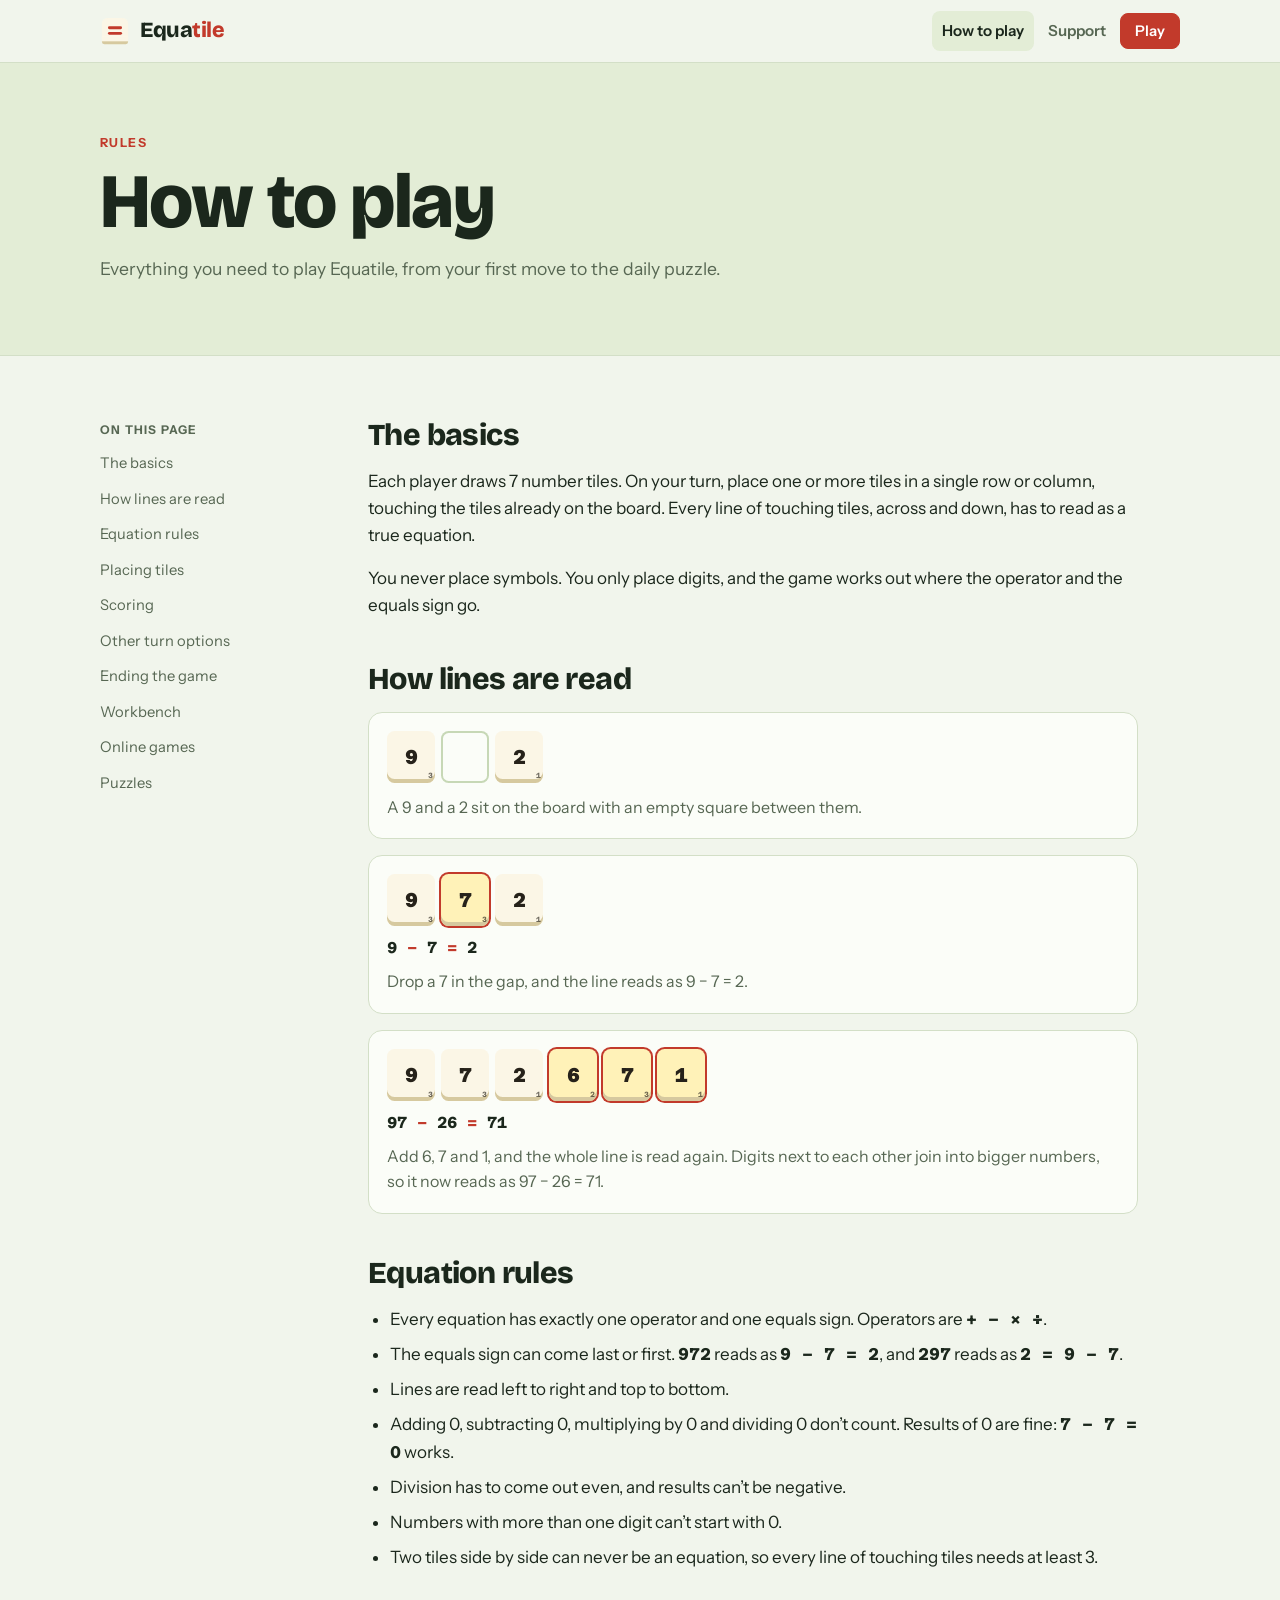
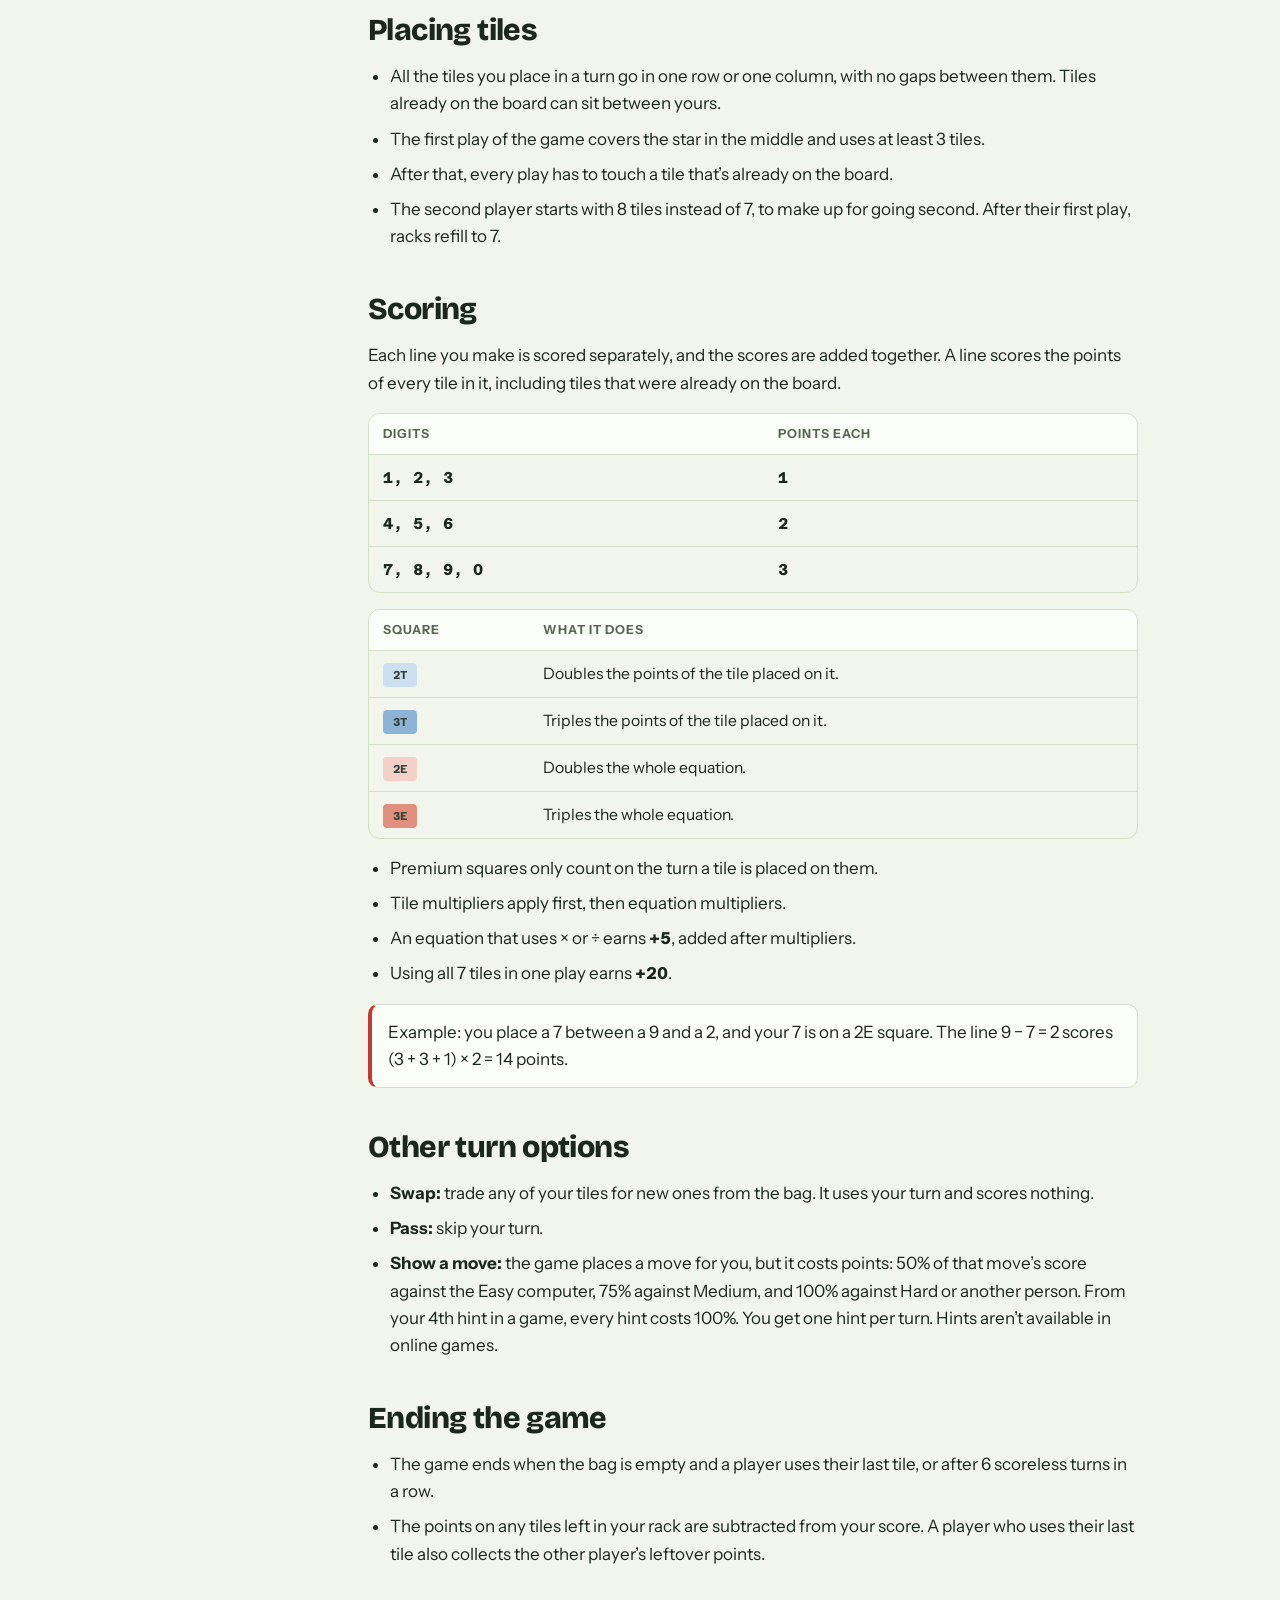
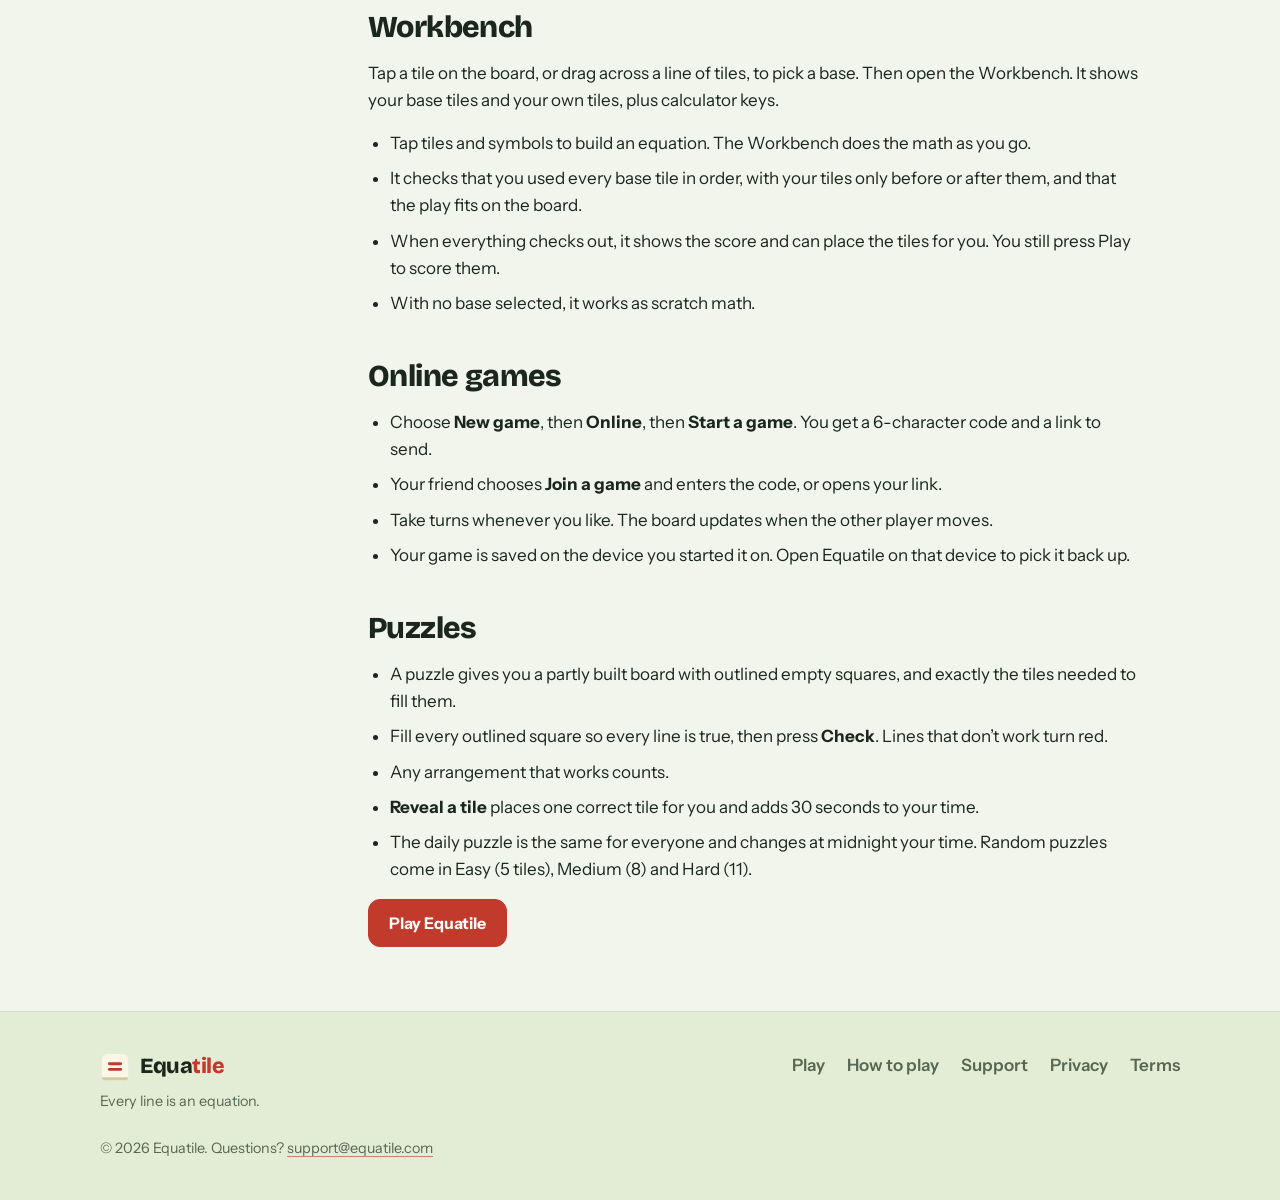
==== how-to-play/index.html @ 4e22f101 "Add equatile.com website and move the game to /play/ Landing page with an animated example, how to p" ====
<!doctype html>
<html lang="en">
<head>
<meta charset="utf-8">
<meta name="viewport" content="width=device-width, initial-scale=1, viewport-fit=cover">
<title>How to play Equatile</title>
<meta name="description" content="The full rules of Equatile: how lines of digits are read as equations, placing tiles, scoring, online games and the daily puzzle.">
<link rel="canonical" href="https://equatile.com/how-to-play/">
<meta property="og:type" content="website">
<meta property="og:site_name" content="Equatile">
<meta property="og:title" content="How to play Equatile">
<meta property="og:description" content="The full rules of Equatile: how lines of digits are read as equations, placing tiles, scoring, online games and the daily puzzle.">
<meta property="og:url" content="https://equatile.com/how-to-play/">
<meta property="og:image" content="https://equatile.com/assets/og.png">
<meta name="twitter:card" content="summary_large_image">
<meta name="theme-color" content="#e3edd6" media="(prefers-color-scheme: light)">
<meta name="theme-color" content="#16251c" media="(prefers-color-scheme: dark)">
<link rel="icon" href="../assets/favicon.svg" type="image/svg+xml">
<link rel="apple-touch-icon" href="../assets/apple-touch-icon.png">
<link rel="preconnect" href="https://fonts.googleapis.com">
<link rel="preconnect" href="https://fonts.gstatic.com" crossorigin>
<link rel="stylesheet" href="https://fonts.googleapis.com/css2?family=Azeret+Mono:wght@500;700;800&family=Bricolage+Grotesque:opsz,wght@12..96,700;12..96,800&family=Instrument+Sans:wght@400;500;600;700&display=swap">
<link rel="stylesheet" href="../assets/site.css">
</head>
<body data-page="how">
<a class="skip" href="#main">Skip to content</a>
<header class="site-head">
  <div class="wrap">
    <a class="brand" href="../" aria-label="Equatile home"><svg class="brand-mark" viewBox="0 0 64 64" aria-hidden="true"><rect x="4" y="4" width="56" height="56" rx="12" fill="var(--tile)"/><rect x="4" y="50" width="56" height="10" rx="5" fill="var(--tile-edge)"/><rect x="4" y="44" width="56" height="10" fill="var(--tile)"/><rect x="17" y="22" width="30" height="6" rx="3" fill="var(--pencil)"/><rect x="17" y="34" width="30" height="6" rx="3" fill="var(--pencil)"/></svg><span>Equa<span class="eq">tile</span></span></a>
    <nav class="nav" aria-label="Main"><a class="hide-sm" href="../how-to-play/" aria-current="page">How to play</a><a class="" href="../support/">Support</a><a class="btn primary" href="../play/">Play</a></nav>
  </div>
</header>
<main id="main">

<section class="doc-hero"><div class="wrap">
  <span class="eyebrow">Rules</span>
  <h1>How to play</h1>
  <p>Everything you need to play Equatile, from your first move to the daily puzzle.</p>
</div></section>
<div class="wrap doc">
  <nav class="toc" aria-label="On this page"><strong>On this page</strong>
    <a href="#basics">The basics</a><a href="#reading">How lines are read</a><a href="#rules">Equation rules</a><a href="#placing">Placing tiles</a>
    <a href="#scoring">Scoring</a><a href="#turns">Other turn options</a><a href="#ending">Ending the game</a><a href="#workbench">Workbench</a>
    <a href="#online">Online games</a><a href="#puzzles">Puzzles</a>
  </nav>
  <article class="prose">
    <h2 id="basics">The basics</h2>
    <p>Each player draws 7 number tiles. On your turn, place one or more tiles in a single row or column, touching the tiles already on the board. Every line of touching tiles, across and down, has to read as a true equation.</p>
    <p>You never place symbols. You only place digits, and the game works out where the operator and the equals sign go.</p>

    <h2 id="reading">How lines are read</h2>
    <div class="example">
      <div class="tiles" aria-label="Tiles 9 empty 2"><span class="t">9<small>3</small></span><span class="t gap" aria-hidden="true"></span><span class="t">2<small>1</small></span></div>
      <p>A 9 and a 2 sit on the board with an empty square between them.</p>
    </div>
    <div class="example">
      <div class="tiles" aria-label="Tiles 9 7 2"><span class="t">9<small>3</small></span><span class="t new">7<small>3</small></span><span class="t">2<small>1</small></span></div>
      <span class="eqline">9 <span class="op">−</span> 7 <span class="op">=</span> 2</span>
      <p>Drop a 7 in the gap, and the line reads as 9 − 7 = 2.</p>
    </div>
    <div class="example">
      <div class="tiles" aria-label="Tiles 9 7 2 6 7 1"><span class="t">9<small>3</small></span><span class="t">7<small>3</small></span><span class="t">2<small>1</small></span><span class="t new">6<small>2</small></span><span class="t new">7<small>3</small></span><span class="t new">1<small>1</small></span></div>
      <span class="eqline">97 <span class="op">−</span> 26 <span class="op">=</span> 71</span>
      <p>Add 6, 7 and 1, and the whole line is read again. Digits next to each other join into bigger numbers, so it now reads as 97 − 26 = 71.</p>
    </div>

    <h2 id="rules">Equation rules</h2>
    <ul>
      <li>Every equation has exactly one operator and one equals sign. Operators are <span class="num">+ − × ÷</span>.</li>
      <li>The equals sign can come last or first. <span class="num">972</span> reads as <span class="num">9 − 7 = 2</span>, and <span class="num">297</span> reads as <span class="num">2 = 9 − 7</span>.</li>
      <li>Lines are read left to right and top to bottom.</li>
      <li>Adding 0, subtracting 0, multiplying by 0 and dividing 0 don’t count. Results of 0 are fine: <span class="num">7 − 7 = 0</span> works.</li>
      <li>Division has to come out even, and results can’t be negative.</li>
      <li>Numbers with more than one digit can’t start with 0.</li>
      <li>Two tiles side by side can never be an equation, so every line of touching tiles needs at least 3.</li>
    </ul>

    <h2 id="placing">Placing tiles</h2>
    <ul>
      <li>All the tiles you place in a turn go in one row or one column, with no gaps between them. Tiles already on the board can sit between yours.</li>
      <li>The first play of the game covers the star in the middle and uses at least 3 tiles.</li>
      <li>After that, every play has to touch a tile that’s already on the board.</li>
      <li>The second player starts with 8 tiles instead of 7, to make up for going second. After their first play, racks refill to 7.</li>
    </ul>

    <h2 id="scoring">Scoring</h2>
    <p>Each line you make is scored separately, and the scores are added together. A line scores the points of every tile in it, including tiles that were already on the board.</p>
    <div class="table-wrap"><table>
      <thead><tr><th>Digits</th><th>Points each</th></tr></thead>
      <tbody><tr><td class="num">1, 2, 3</td><td class="num">1</td></tr><tr><td class="num">4, 5, 6</td><td class="num">2</td></tr><tr><td class="num">7, 8, 9, 0</td><td class="num">3</td></tr></tbody>
    </table></div>
    <div class="table-wrap"><table>
      <thead><tr><th>Square</th><th>What it does</th></tr></thead>
      <tbody>
        <tr><td><span class="sw" style="background:#cde0ef">2T</span></td><td>Doubles the points of the tile placed on it.</td></tr>
        <tr><td><span class="sw" style="background:#8db3d6">3T</span></td><td>Triples the points of the tile placed on it.</td></tr>
        <tr><td><span class="sw" style="background:#f3d1c8">2E</span></td><td>Doubles the whole equation.</td></tr>
        <tr><td><span class="sw" style="background:#e2907e">3E</span></td><td>Triples the whole equation.</td></tr>
      </tbody>
    </table></div>
    <ul>
      <li>Premium squares only count on the turn a tile is placed on them.</li>
      <li>Tile multipliers apply first, then equation multipliers.</li>
      <li>An equation that uses × or ÷ earns <span class="num">+5</span>, added after multipliers.</li>
      <li>Using all 7 tiles in one play earns <span class="num">+20</span>.</li>
    </ul>
    <p class="note">Example: you place a 7 between a 9 and a 2, and your 7 is on a 2E square. The line 9 − 7 = 2 scores (3 + 3 + 1) × 2 = 14 points.</p>

    <h2 id="turns">Other turn options</h2>
    <ul>
      <li><strong>Swap:</strong> trade any of your tiles for new ones from the bag. It uses your turn and scores nothing.</li>
      <li><strong>Pass:</strong> skip your turn.</li>
      <li><strong>Show a move:</strong> the game places a move for you, but it costs points: 50% of that move’s score against the Easy computer, 75% against Medium, and 100% against Hard or another person. From your 4th hint in a game, every hint costs 100%. You get one hint per turn. Hints aren’t available in online games.</li>
    </ul>

    <h2 id="ending">Ending the game</h2>
    <ul>
      <li>The game ends when the bag is empty and a player uses their last tile, or after 6 scoreless turns in a row.</li>
      <li>The points on any tiles left in your rack are subtracted from your score. A player who uses their last tile also collects the other player’s leftover points.</li>
    </ul>

    <h2 id="workbench">Workbench</h2>
    <p>Tap a tile on the board, or drag across a line of tiles, to pick a base. Then open the Workbench. It shows your base tiles and your own tiles, plus calculator keys.</p>
    <ul>
      <li>Tap tiles and symbols to build an equation. The Workbench does the math as you go.</li>
      <li>It checks that you used every base tile in order, with your tiles only before or after them, and that the play fits on the board.</li>
      <li>When everything checks out, it shows the score and can place the tiles for you. You still press Play to score them.</li>
      <li>With no base selected, it works as scratch math.</li>
    </ul>

    <h2 id="online">Online games</h2>
    <ul>
      <li>Choose <strong>New game</strong>, then <strong>Online</strong>, then <strong>Start a game</strong>. You get a 6-character code and a link to send.</li>
      <li>Your friend chooses <strong>Join a game</strong> and enters the code, or opens your link.</li>
      <li>Take turns whenever you like. The board updates when the other player moves.</li>
      <li>Your game is saved on the device you started it on. Open Equatile on that device to pick it back up.</li>
    </ul>

    <h2 id="puzzles">Puzzles</h2>
    <ul>
      <li>A puzzle gives you a partly built board with outlined empty squares, and exactly the tiles needed to fill them.</li>
      <li>Fill every outlined square so every line is true, then press <strong>Check</strong>. Lines that don’t work turn red.</li>
      <li>Any arrangement that works counts.</li>
      <li><strong>Reveal a tile</strong> places one correct tile for you and adds 30 seconds to your time.</li>
      <li>The daily puzzle is the same for everyone and changes at midnight your time. Random puzzles come in Easy (5 tiles), Medium (8) and Hard (11).</li>
    </ul>
    <p><a class="btn primary" href="../play/">Play Equatile</a></p>
  </article>
</div>

</main>
<footer class="site-foot">
  <div class="wrap">
    <div style="display:flex;flex-direction:column;gap:8px">
      <a class="brand" href="../"><svg class="brand-mark" viewBox="0 0 64 64" aria-hidden="true"><rect x="4" y="4" width="56" height="56" rx="12" fill="var(--tile)"/><rect x="4" y="50" width="56" height="10" rx="5" fill="var(--tile-edge)"/><rect x="4" y="44" width="56" height="10" fill="var(--tile)"/><rect x="17" y="22" width="30" height="6" rx="3" fill="var(--pencil)"/><rect x="17" y="34" width="30" height="6" rx="3" fill="var(--pencil)"/></svg><span>Equa<span class="eq">tile</span></span></a>
      <p class="fine">Every line is an equation.</p>
    </div>
    <nav class="foot-links" aria-label="Footer">
      <a href="../play/">Play</a><a href="../how-to-play/">How to play</a><a href="../support/">Support</a><a href="../privacy/">Privacy</a><a href="../terms/">Terms</a>
    </nav>
    <p class="fine" style="flex-basis:100%">© 2026 Equatile. Questions? <a href="mailto:support@equatile.com">support@equatile.com</a></p>
  </div>
</footer>
<script src="../assets/site.js" defer></script>
</body>
</html>
---- assets/site.css ----
/* Equatile site. Engineer's-pad paper, ivory number tiles, red-pencil accent. */
:root {
  --bg: #f1f5ec; --paper: #e3edd6; --grid: #c7d8b6; --card: #fbfdf8; --line: #d3dfc7;
  --ink: #1b271c; --muted: #576753; --pencil: #c23a2b; --pencil-ink: #ffffff; --pencil-soft: #f6dcd6;
  --tile: #fbf6e6; --tile-edge: #d6c99f; --tile-ink: #26221a; --tile-new: #fff2b8;
  --ok: #2e7d4f;
  --f-display: "Bricolage Grotesque", "Arial Narrow", system-ui, sans-serif;
  --f-body: "Instrument Sans", system-ui, -apple-system, "Segoe UI", sans-serif;
  --f-num: "Azeret Mono", ui-monospace, "SFMono-Regular", Menlo, monospace;
  --max: 1120px;
  color-scheme: light;
}
@media (prefers-color-scheme: dark) {
  :root {
    --bg: #0e1611; --paper: #16251c; --grid: #24382b; --card: #132019; --line: #27392d;
    --ink: #e4ecdd; --muted: #9aab95; --pencil: #f07261; --pencil-ink: #1a0b08; --pencil-soft: #4a2620;
    --tile: #f1e9d0; --tile-edge: #b9a776; --tile-ink: #221e16; --tile-new: #ffe68a;
    --ok: #6cc690;
    color-scheme: dark;
  }
}

* { box-sizing: border-box; }
html { -webkit-text-size-adjust: 100%; }
body { margin: 0; background: var(--bg); color: var(--ink); font: 400 17px/1.6 var(--f-body); }
img, svg { max-width: 100%; }
a { color: inherit; text-decoration-color: color-mix(in srgb, var(--pencil) 60%, transparent); text-underline-offset: 3px; }
a:hover { color: var(--pencil); }
:focus-visible { outline: 3px solid var(--pencil); outline-offset: 3px; border-radius: 4px; }
[hidden] { display: none !important; }
.wrap { max-width: var(--max); margin: 0 auto; padding-left: max(20px, env(safe-area-inset-left, 0px)); padding-right: max(20px, env(safe-area-inset-right, 0px)); }
.skip { position: absolute; left: -999px; top: 8px; background: var(--card); padding: 8px 12px; border-radius: 8px; z-index: 20; }
.skip:focus { left: 12px; }

/* header */
.site-head { position: sticky; top: 0; z-index: 10; background: color-mix(in srgb, var(--bg) 88%, transparent); backdrop-filter: blur(10px); -webkit-backdrop-filter: blur(10px); border-bottom: 1px solid var(--line); padding-top: env(safe-area-inset-top, 0px); }
.site-head .wrap { display: flex; align-items: center; justify-content: space-between; gap: 16px; min-height: 62px; }
.brand { display: inline-flex; align-items: center; gap: 10px; font: 800 1.35rem/1 var(--f-display); letter-spacing: -.02em; text-decoration: none; }
.brand .eq { color: var(--pencil); }
.brand-mark { width: 30px; height: 30px; }
.nav { display: flex; align-items: center; gap: 4px; flex-wrap: wrap; justify-content: flex-end; }
.nav a { text-decoration: none; font-weight: 600; font-size: .95rem; padding: 8px 10px; border-radius: 8px; color: var(--muted); }
.nav a:hover, .nav a[aria-current="page"] { color: var(--ink); background: var(--paper); }
@media (max-width: 640px) { .nav .hide-sm { display: none; } }

/* buttons */
.btn { display: inline-flex; align-items: center; justify-content: center; gap: 8px; font: 700 1rem var(--f-body); text-decoration: none; padding: 13px 20px; border-radius: 12px; border: 1px solid var(--line); background: var(--card); color: var(--ink); cursor: pointer; }
.btn:hover { border-color: var(--muted); color: var(--ink); }
.btn.primary { background: var(--pencil); border-color: var(--pencil); color: var(--pencil-ink); }
.btn.primary:hover { filter: brightness(1.06); color: var(--pencil-ink); }
.nav .btn { padding: 8px 14px; font-size: .92rem; color: var(--pencil-ink); }
.soon { display: inline-flex; align-items: center; gap: 8px; font-weight: 600; color: var(--muted); font-size: .95rem; }
.soon::before { content: ""; width: 8px; height: 8px; border-radius: 50%; background: var(--ok); }

/* type */
h1, h2, h3 { font-family: var(--f-display); letter-spacing: -.02em; text-wrap: balance; margin: 0; line-height: 1.05; }
h1 { font-weight: 800; font-size: clamp(2.6rem, 7vw, 4.8rem); }
h2 { font-weight: 800; font-size: clamp(1.9rem, 4.5vw, 2.9rem); }
h3 { font-weight: 700; font-size: 1.3rem; line-height: 1.2; }
p { margin: 0; }
.lede { font-size: clamp(1.1rem, 2.2vw, 1.3rem); color: var(--muted); max-width: 34ch; }
.eyebrow { font: 700 .78rem var(--f-body); text-transform: uppercase; letter-spacing: .12em; color: var(--pencil); }
.num { font-family: var(--f-num); font-weight: 700; }
.op { color: var(--pencil); }

/* tiles */
.tiles { display: flex; gap: 6px; flex-wrap: wrap; }
.t { width: 2.4em; height: 2.6em; border-radius: .38em; background: var(--tile); color: var(--tile-ink); box-shadow: inset 0 -.2em 0 var(--tile-edge); display: grid; place-items: center; font: 800 1em var(--f-num); position: relative; }
.t small { position: absolute; right: .3em; bottom: .28em; font-size: .38em; opacity: .65; font-weight: 700; }
.t.gap { background: transparent; box-shadow: inset 0 0 0 2px var(--grid); }
.t.new { background: var(--tile-new); box-shadow: inset 0 -.2em 0 var(--tile-edge), 0 0 0 2px var(--pencil); }

/* hero */
.hero { position: relative; overflow: hidden; border-bottom: 1px solid var(--line); background-color: var(--paper); background-image: linear-gradient(var(--grid) 1px, transparent 1px), linear-gradient(90deg, var(--grid) 1px, transparent 1px); background-size: 28px 28px; background-position: -1px -1px; }
.hero .wrap { display: grid; grid-template-columns: minmax(0, 1.05fr) minmax(0, 1fr); gap: 48px; align-items: center; padding-block: clamp(48px, 9vw, 104px); }
@media (max-width: 860px) { .hero .wrap { grid-template-columns: minmax(0, 1fr); gap: 36px; } }
.hero-copy { display: flex; flex-direction: column; gap: 22px; }
.hero h1 .op { color: var(--pencil); }
.cta-row { display: flex; flex-wrap: wrap; gap: 14px 18px; align-items: center; }

.demo { background: var(--card); border: 1px solid var(--line); border-radius: 20px; padding: clamp(20px, 4vw, 32px); box-shadow: 0 24px 60px -30px rgba(20, 40, 25, .35); display: flex; flex-direction: column; gap: 18px; min-width: 0; }
.demo .tiles { font-size: clamp(18px, 4.6vw, 26px); min-height: 2.6em; }
.demo .t { transition: transform .35s cubic-bezier(.2, .9, .3, 1.3), background .3s; }
.demo .t.drop { animation: drop .45s cubic-bezier(.2, .9, .3, 1.3); }
@keyframes drop { from { transform: translateY(-1.2em) scale(.85); opacity: 0; } to { transform: none; opacity: 1; } }
.demo-eq { font: 700 clamp(1.4rem, 4vw, 2rem) var(--f-num); min-height: 1.4em; display: flex; flex-wrap: wrap; gap: .3em; align-items: baseline; }
.demo-eq .v { color: var(--ok); font-size: .7em; }
.demo-note { color: var(--muted); font-size: .98rem; min-height: 3.2em; }
.demo-steps { display: flex; gap: 6px; }
.demo-steps button { width: 28px; height: 6px; border-radius: 3px; border: 0; background: var(--line); cursor: pointer; padding: 0; }
.demo-steps button[aria-current="true"] { background: var(--pencil); }

/* sections */
.section { padding-block: clamp(56px, 9vw, 104px); }
.section + .section { border-top: 1px solid var(--line); }
.section-head { display: flex; flex-direction: column; gap: 14px; margin-bottom: clamp(28px, 5vw, 48px); max-width: 680px; }
.section-head p { color: var(--muted); font-size: 1.1rem; }

.modes { display: grid; grid-template-columns: repeat(2, minmax(0, 1fr)); gap: 16px; }
@media (max-width: 720px) { .modes { grid-template-columns: minmax(0, 1fr); } }
.mode { background: var(--card); border: 1px solid var(--line); border-radius: 16px; padding: 24px; display: flex; flex-direction: column; gap: 10px; min-width: 0; }
.mode p { color: var(--muted); }
.mode .tag { font: 700 .74rem var(--f-body); text-transform: uppercase; letter-spacing: .1em; color: var(--pencil); }
.pills { display: flex; gap: 6px; flex-wrap: wrap; margin-top: 4px; }
.pill { font: 600 .82rem var(--f-body); padding: 4px 10px; border-radius: 999px; background: var(--paper); color: var(--ink); }

.split { display: grid; grid-template-columns: minmax(0, 1fr) minmax(0, 1fr); gap: clamp(28px, 6vw, 72px); align-items: center; }
@media (max-width: 820px) { .split { grid-template-columns: minmax(0, 1fr); } }
.split .copy { display: flex; flex-direction: column; gap: 16px; }
.split .copy p { color: var(--muted); font-size: 1.08rem; }
.result { background: var(--card); border: 1px solid var(--line); border-radius: 16px; padding: 24px; font-family: var(--f-num); display: flex; flex-direction: column; gap: 8px; max-width: 360px; }
.result .sq { font-size: 1.6rem; letter-spacing: .1em; }
.result .meta { color: var(--muted); font-size: .92rem; }

.bench { background: var(--card); border: 1px solid var(--line); border-radius: 16px; padding: 20px; display: flex; flex-direction: column; gap: 14px; }
.bench .screen { border: 2px solid var(--ink); border-radius: 10px; padding: 10px; display: flex; gap: 4px; flex-wrap: wrap; align-items: center; font-size: 18px; background: var(--bg); }
.bench .t.dark { background: #22322a; color: #f2f6ea; box-shadow: inset 0 -.2em 0 #0e1712; }
.bench .t.mine { background: #f6d64b; color: #2b2306; box-shadow: inset 0 -.2em 0 #c6a426; }
.bench .sym { font: 800 1.2rem var(--f-num); color: var(--pencil); padding: 0 2px; }
.bench .check { color: var(--ok); font-weight: 600; }

.scoring { display: grid; grid-template-columns: repeat(3, minmax(0, 1fr)); gap: 16px; }
@media (max-width: 720px) { .scoring { grid-template-columns: minmax(0, 1fr); } }
.score-card { border-top: 3px solid var(--ink); padding-top: 14px; display: flex; flex-direction: column; gap: 8px; }
.score-card p { color: var(--muted); }

.cta-band { background: var(--pencil); color: var(--pencil-ink); }
.cta-band .wrap { padding-block: clamp(48px, 8vw, 80px); display: flex; flex-wrap: wrap; gap: 24px; align-items: center; justify-content: space-between; }
.cta-band h2 { max-width: 18ch; }
.cta-band .btn { background: var(--pencil-ink); color: var(--pencil); border-color: var(--pencil-ink); }
.cta-band .btn:hover { color: var(--pencil); filter: brightness(1.05); }

/* docs pages */
.doc-hero { border-bottom: 1px solid var(--line); background: var(--paper); }
.doc-hero .wrap { padding-block: clamp(40px, 7vw, 72px); display: flex; flex-direction: column; gap: 12px; }
.doc-hero p { color: var(--muted); font-size: 1.1rem; max-width: 60ch; }
.doc { display: grid; grid-template-columns: 220px minmax(0, 1fr); gap: 48px; padding-block: clamp(36px, 6vw, 64px); }
@media (max-width: 860px) { .doc { grid-template-columns: minmax(0, 1fr); gap: 24px; } .toc { position: static !important; } }
.toc { position: sticky; top: 84px; align-self: start; display: flex; flex-direction: column; gap: 2px; font-size: .92rem; }
.toc a { text-decoration: none; color: var(--muted); padding: 5px 0; }
.toc a:hover { color: var(--pencil); }
.toc strong { font-size: .75rem; text-transform: uppercase; letter-spacing: .1em; color: var(--muted); margin-bottom: 6px; }
.prose { max-width: 70ch; display: flex; flex-direction: column; gap: 16px; min-width: 0; }
.prose h2 { font-size: clamp(1.5rem, 3vw, 1.9rem); margin-top: 28px; scroll-margin-top: 84px; }
.prose h2:first-child { margin-top: 0; }
.prose h3 { margin-top: 10px; scroll-margin-top: 84px; }
.prose ul, .prose ol { margin: 0; padding-left: 1.3em; display: flex; flex-direction: column; gap: 8px; }
.prose .note { background: var(--card); border: 1px solid var(--line); border-left: 4px solid var(--pencil); border-radius: 10px; padding: 14px 16px; }
.prose .example { background: var(--card); border: 1px solid var(--line); border-radius: 14px; padding: 18px; display: flex; flex-direction: column; gap: 12px; font-size: 20px; }
.prose .example .eqline { font: 700 1rem var(--f-num); }
.prose .example p { font-size: 1rem; color: var(--muted); }
.table-wrap { overflow-x: auto; border: 1px solid var(--line); border-radius: 12px; }
table { border-collapse: collapse; width: 100%; font-size: .98rem; }
th, td { text-align: left; padding: 10px 14px; border-bottom: 1px solid var(--line); vertical-align: top; }
th { font-size: .78rem; text-transform: uppercase; letter-spacing: .08em; color: var(--muted); background: var(--card); }
tr:last-child td { border-bottom: 0; }
td.num { font-variant-numeric: tabular-nums; }
.sw { display: inline-grid; place-items: center; width: 34px; height: 24px; border-radius: 4px; font: 700 .72rem var(--f-num); color: #33433a; }
.updated { color: var(--muted); font-size: .95rem; }

.faq { display: flex; flex-direction: column; gap: 10px; }
.faq details { background: var(--card); border: 1px solid var(--line); border-radius: 12px; padding: 0 18px; }
.faq summary { cursor: pointer; font-weight: 700; padding: 16px 0; list-style: none; display: flex; justify-content: space-between; gap: 12px; }
.faq summary::-webkit-details-marker { display: none; }
.faq summary::after { content: "+"; font: 800 1.2rem var(--f-num); color: var(--pencil); }
.faq details[open] summary::after { content: "−"; }
.faq details > div { padding-bottom: 16px; color: var(--muted); display: flex; flex-direction: column; gap: 10px; }
.contact-card { background: var(--card); border: 1px solid var(--line); border-radius: 16px; padding: 24px; display: flex; flex-direction: column; gap: 12px; }
.mail { font: 700 clamp(1.1rem, 3vw, 1.4rem) var(--f-num); overflow-wrap: anywhere; }
.copy-row { display: flex; gap: 10px; flex-wrap: wrap; align-items: center; }

/* footer */
.site-foot { border-top: 1px solid var(--line); background: var(--paper); padding-bottom: env(safe-area-inset-bottom, 0px); }
.site-foot .wrap { padding-block: 40px; display: flex; flex-wrap: wrap; gap: 24px; justify-content: space-between; align-items: flex-start; }
.foot-links { display: flex; gap: 8px 22px; flex-wrap: wrap; }
.foot-links a { text-decoration: none; color: var(--muted); font-weight: 600; }
.foot-links a:hover { color: var(--pencil); }
.fine { color: var(--muted); font-size: .9rem; }

@media (prefers-reduced-motion: reduce) { *, *::before, *::after { animation: none !important; transition: none !important; } }
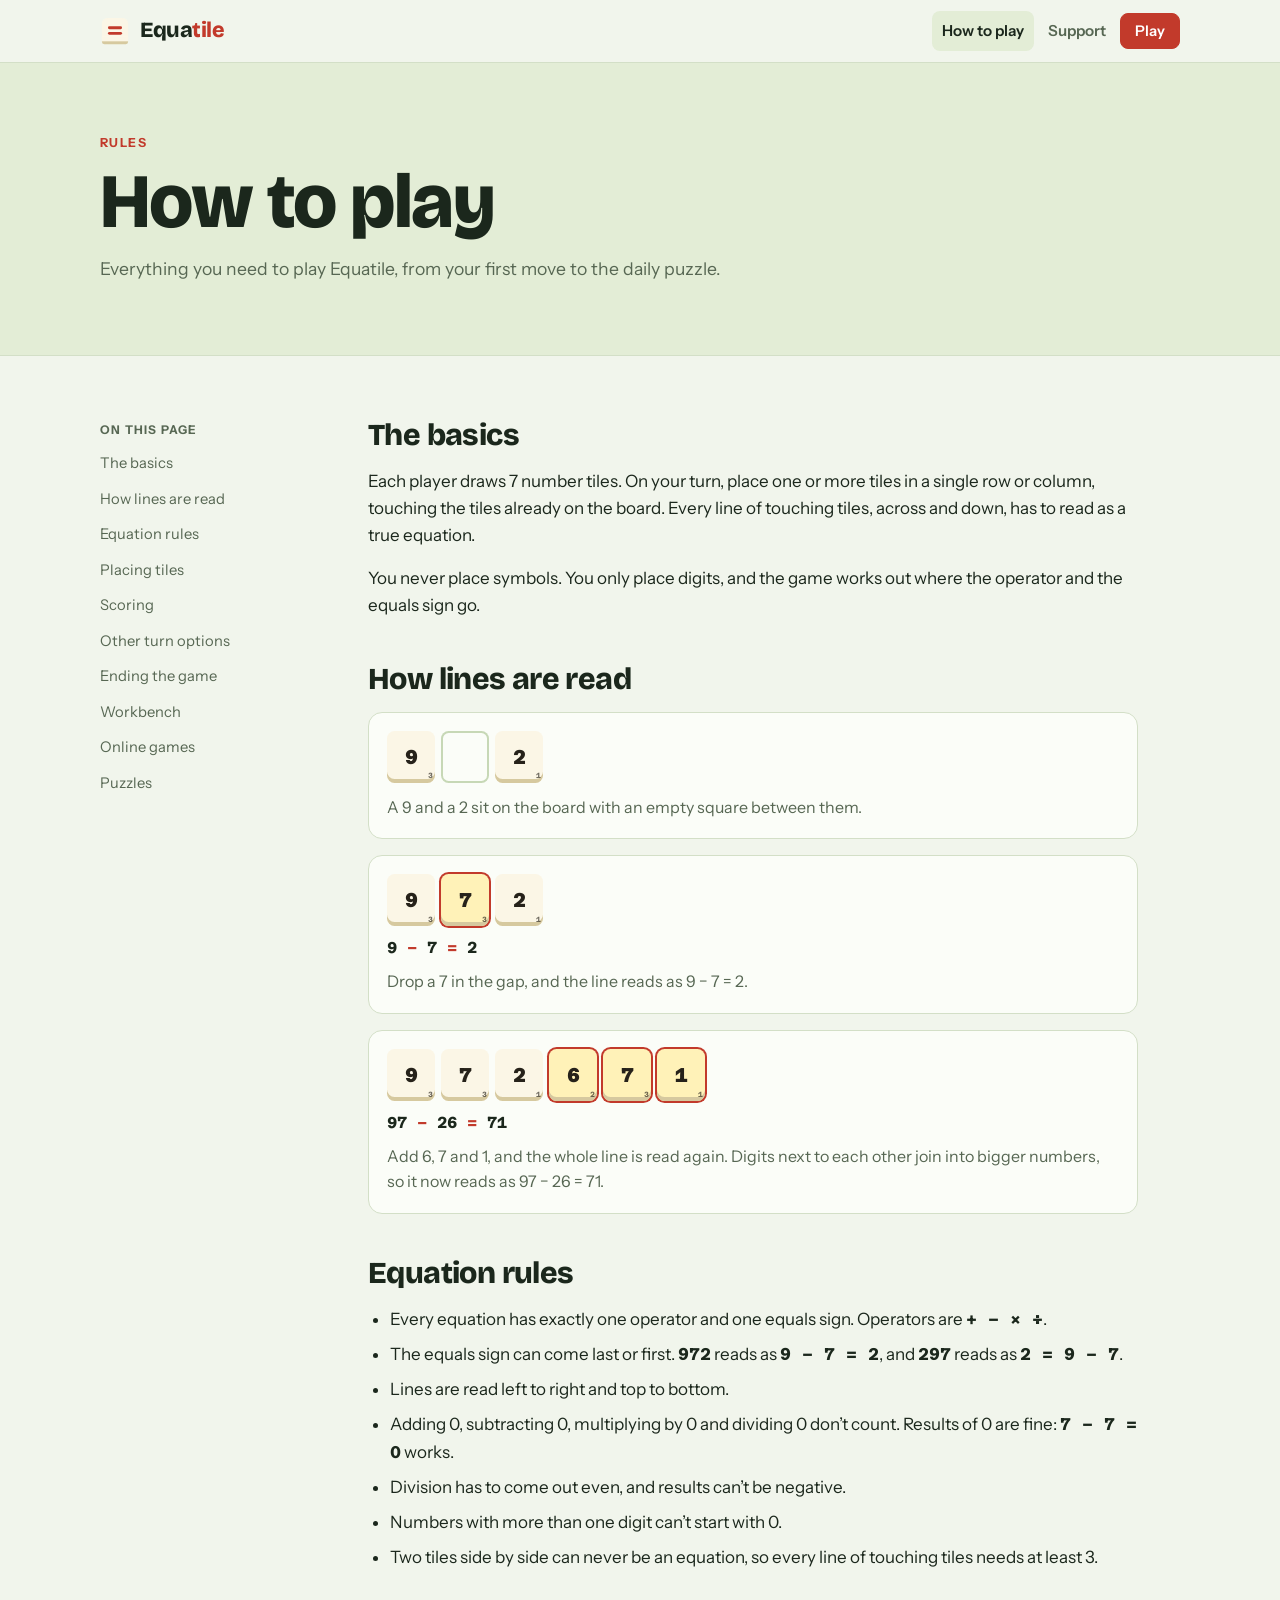
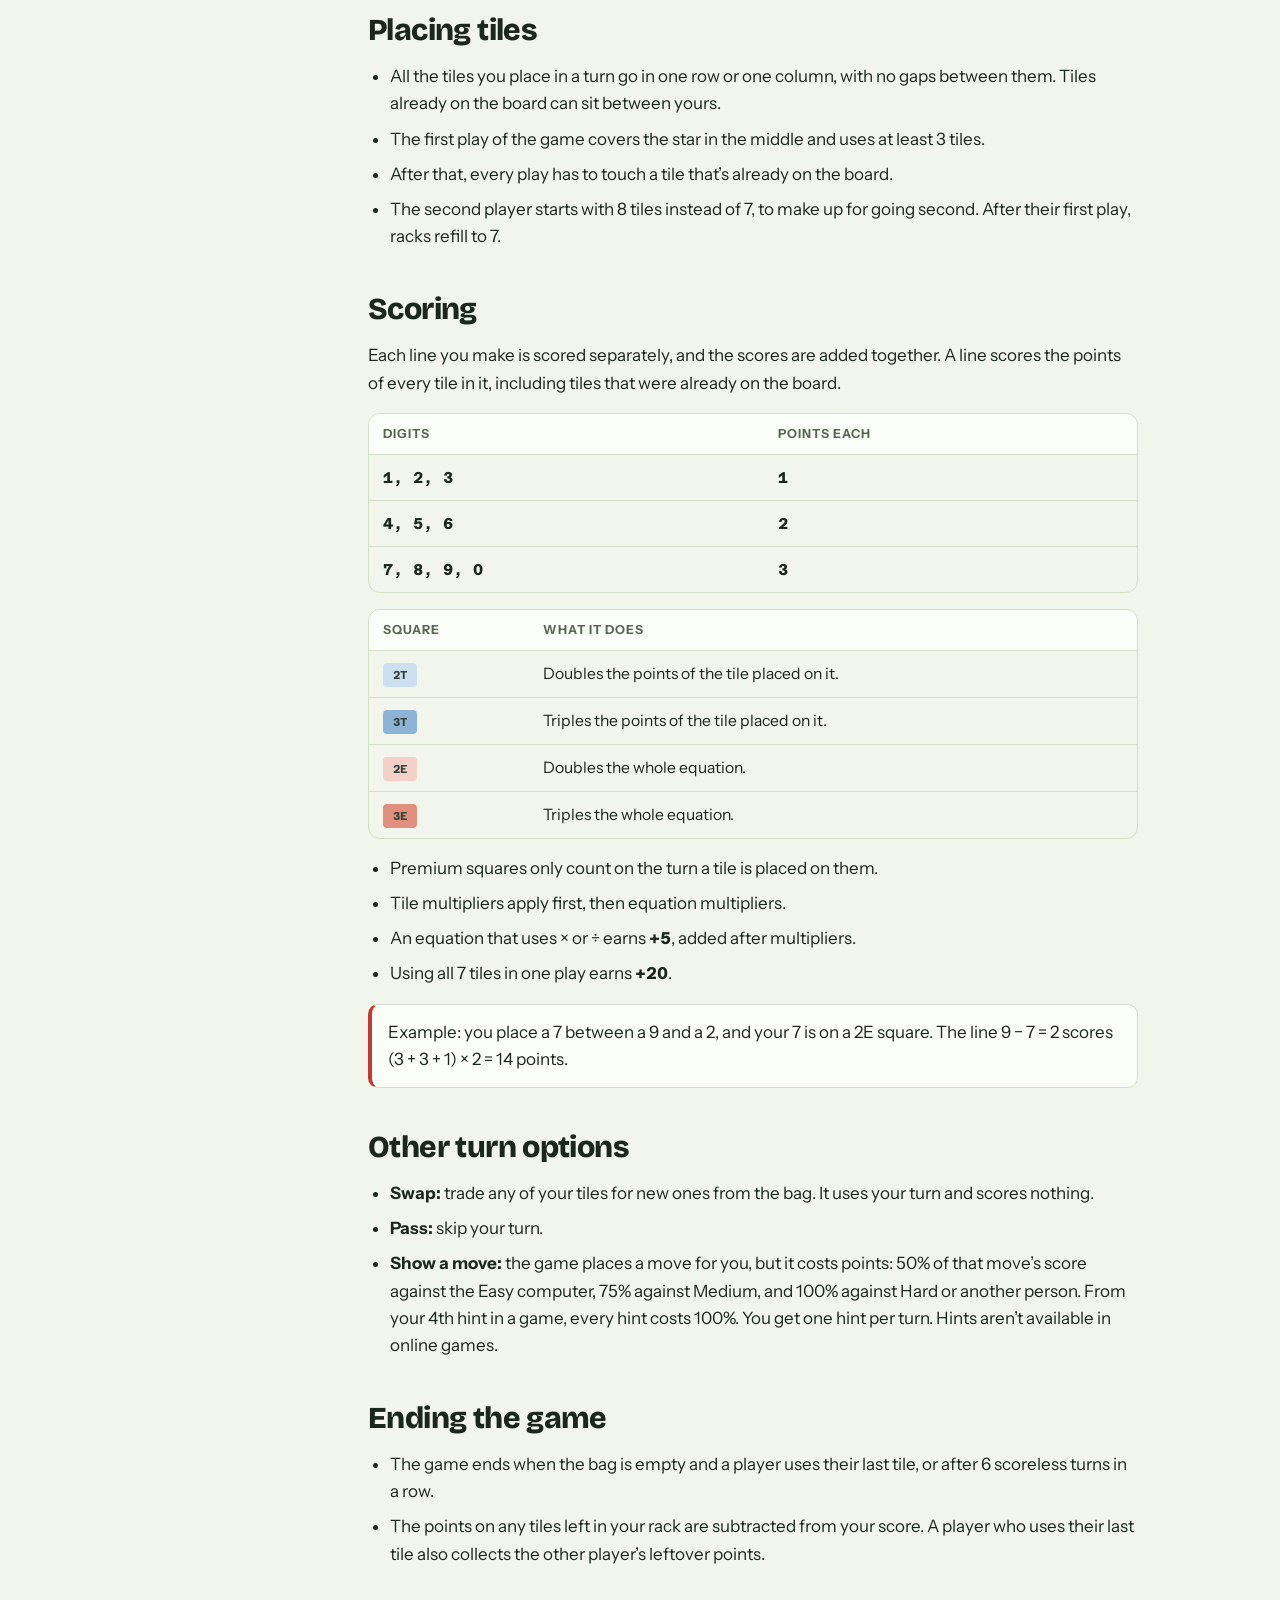
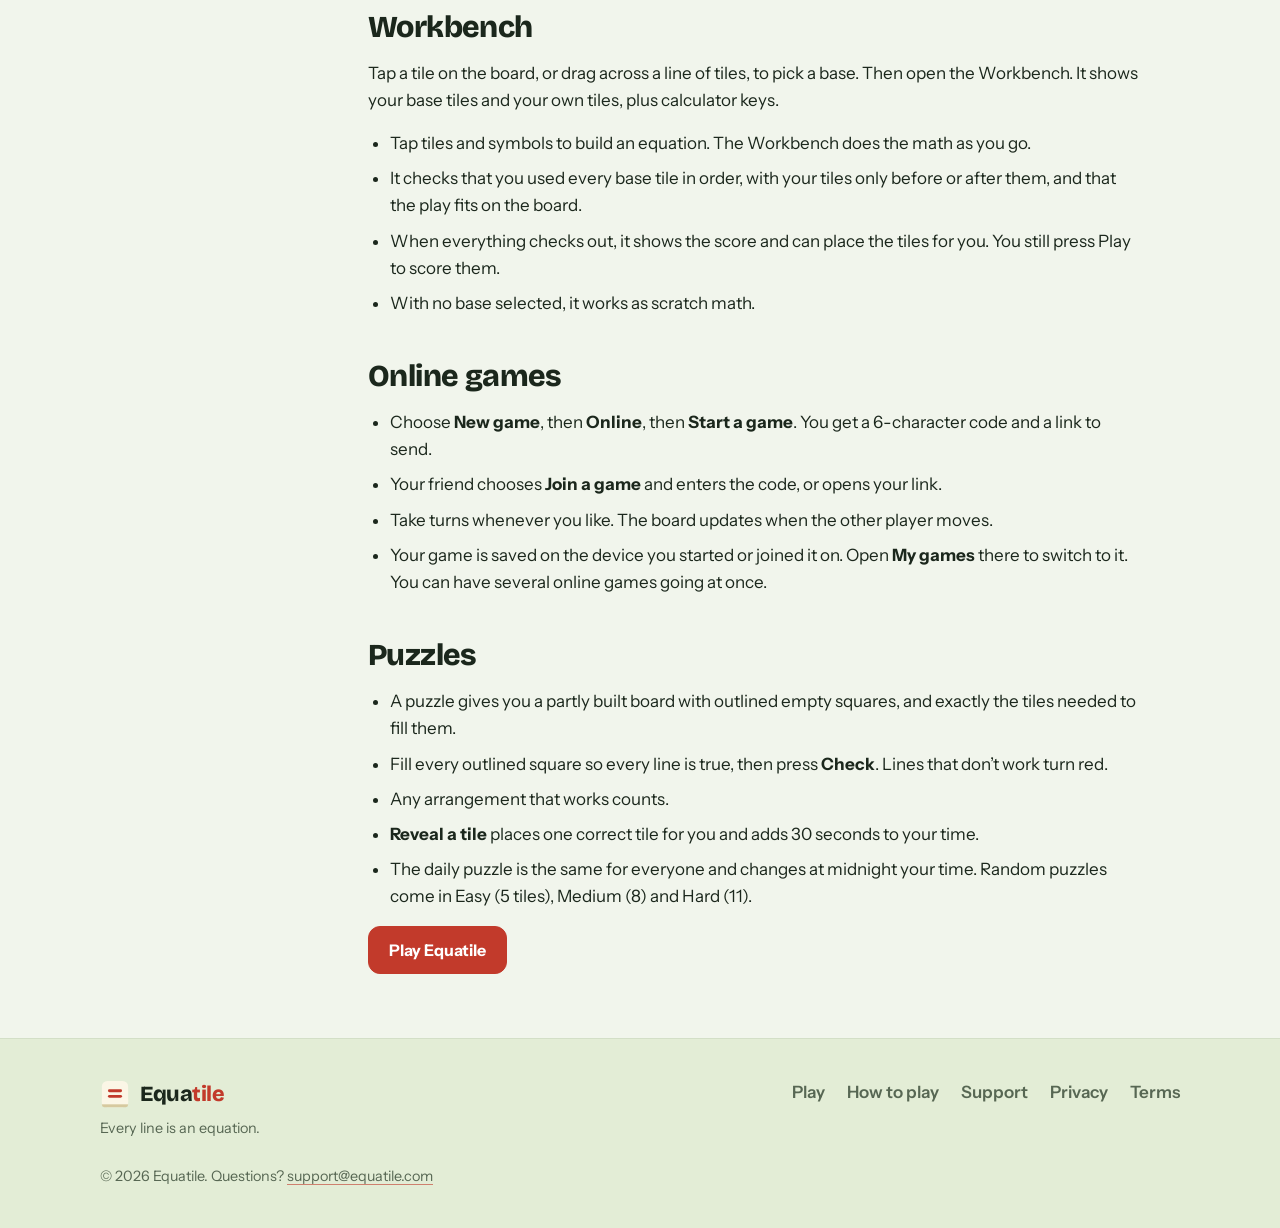
==== commit f6c9e265: "My games: save every game separately and switch between them Each game (vs computer, pass and play, " ====
--- a/how-to-play/index.html
+++ b/how-to-play/index.html
@@ -133,7 +133,7 @@
       <li>Choose <strong>New game</strong>, then <strong>Online</strong>, then <strong>Start a game</strong>. You get a 6-character code and a link to send.</li>
       <li>Your friend chooses <strong>Join a game</strong> and enters the code, or opens your link.</li>
       <li>Take turns whenever you like. The board updates when the other player moves.</li>
-      <li>Your game is saved on the device you started it on. Open Equatile on that device to pick it back up.</li>
+      <li>Your game is saved on the device you started or joined it on. Open <strong>My games</strong> there to switch to it. You can have several online games going at once.</li>
     </ul>
 
     <h2 id="puzzles">Puzzles</h2>
--- a/assets/site.css
+++ b/assets/site.css
@@ -21,7 +21,7 @@
 }
 
 * { box-sizing: border-box; }
-html { -webkit-text-size-adjust: 100%; }
+html { -webkit-text-size-adjust: 100%; touch-action: manipulation; }
 body { margin: 0; background: var(--bg); color: var(--ink); font: 400 17px/1.6 var(--f-body); }
 img, svg { max-width: 100%; }
 a { color: inherit; text-decoration-color: color-mix(in srgb, var(--pencil) 60%, transparent); text-underline-offset: 3px; }
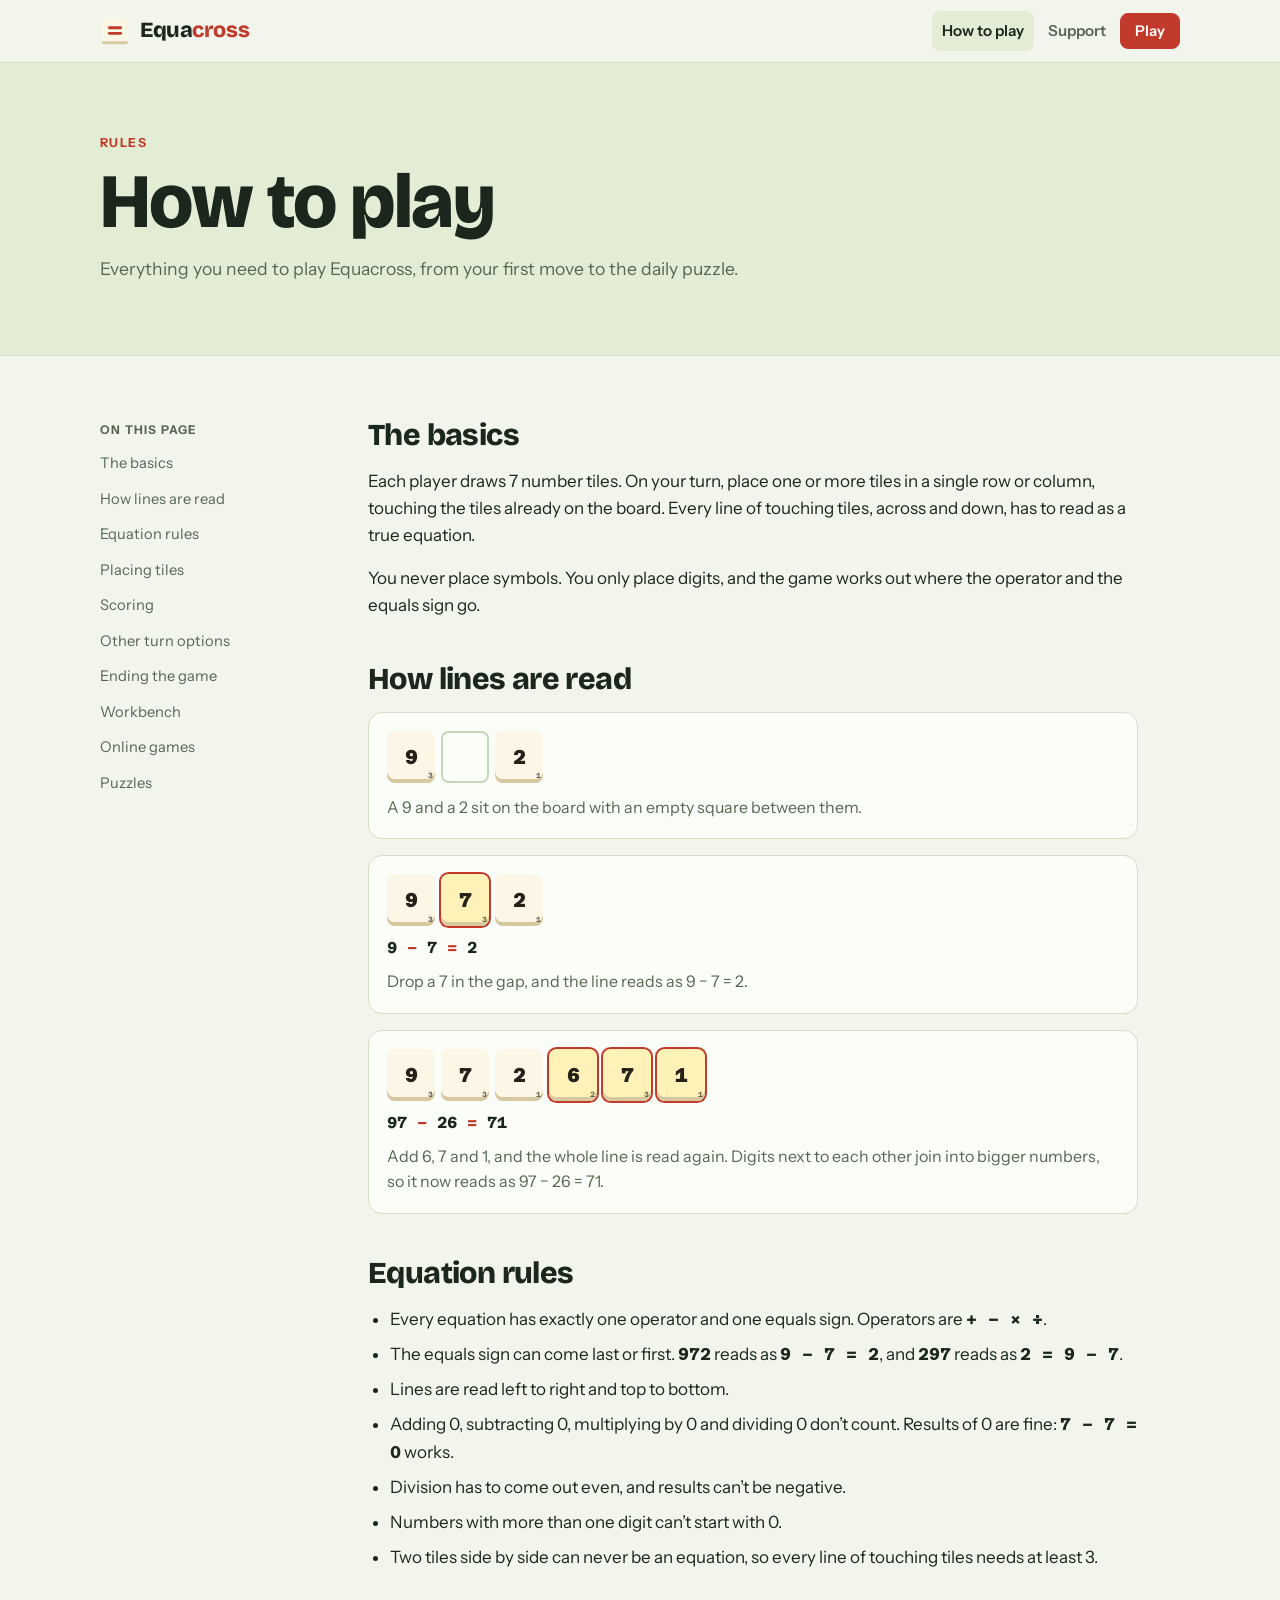
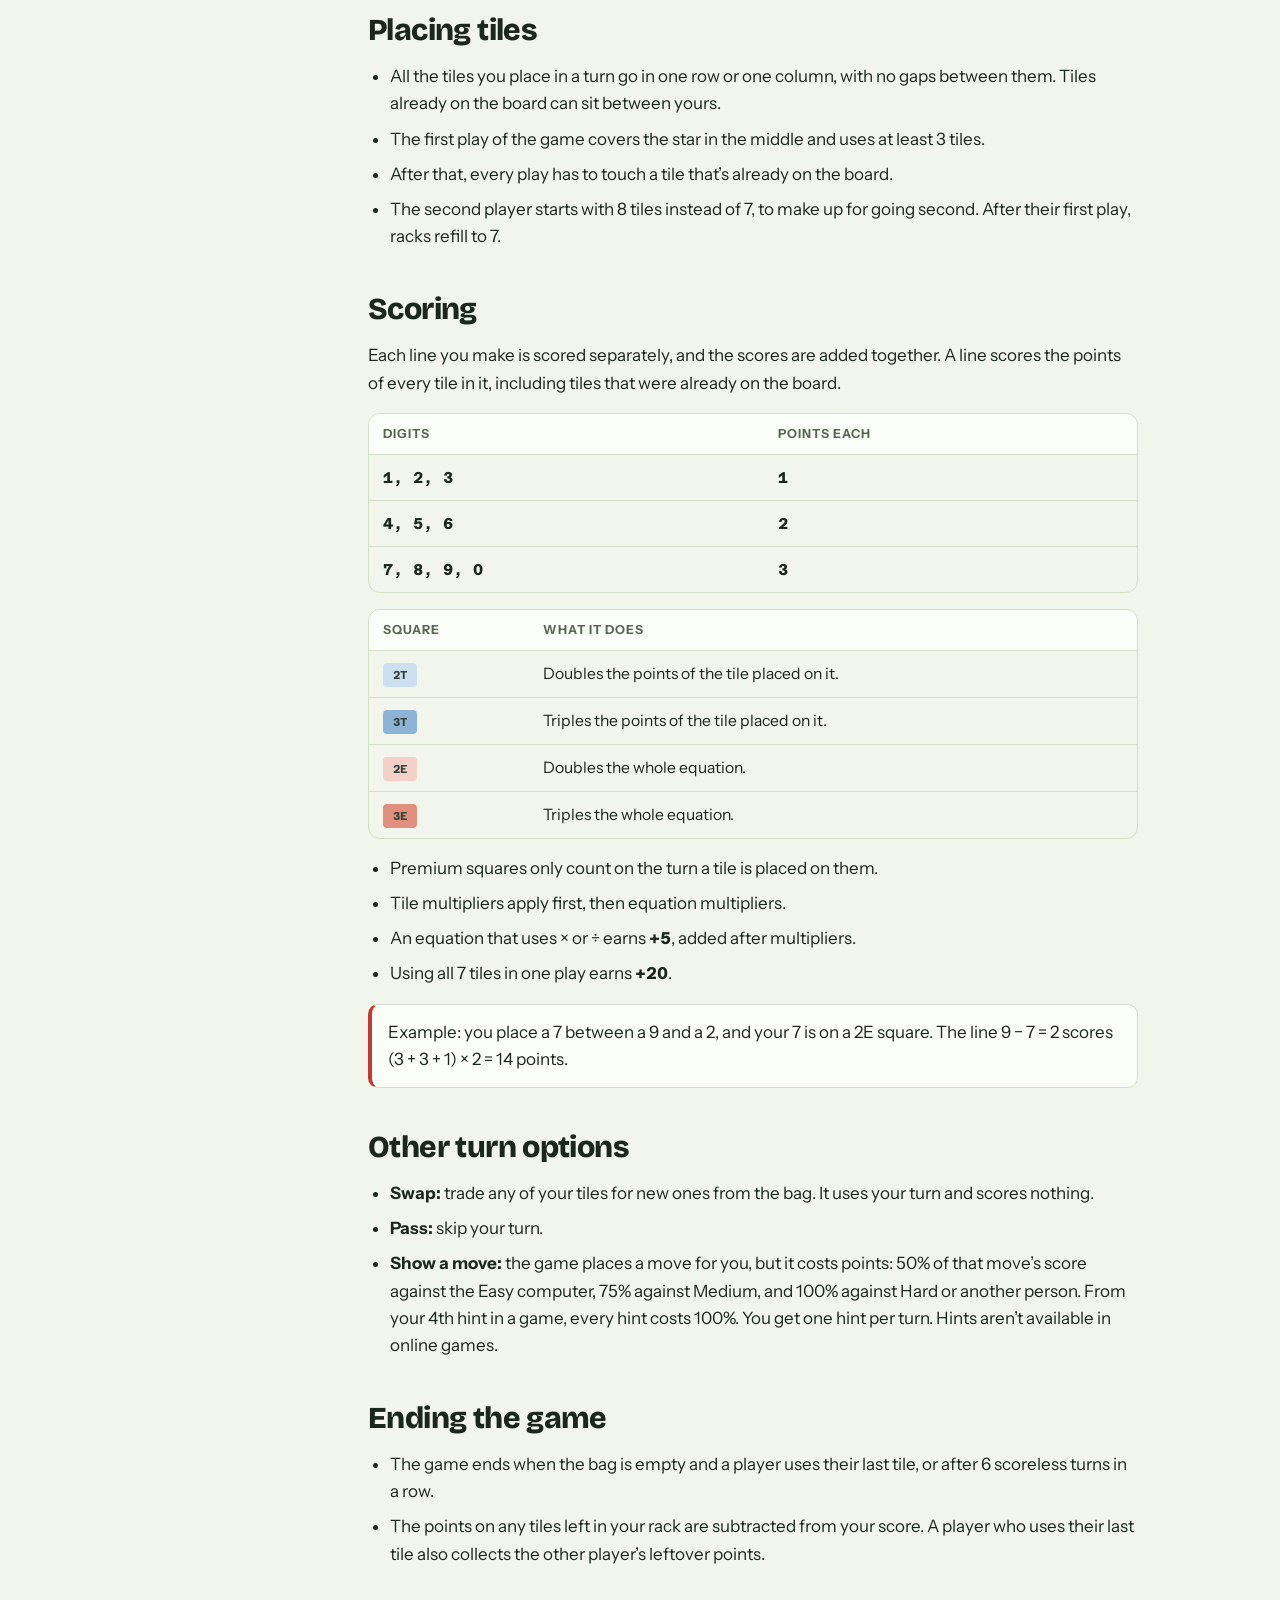
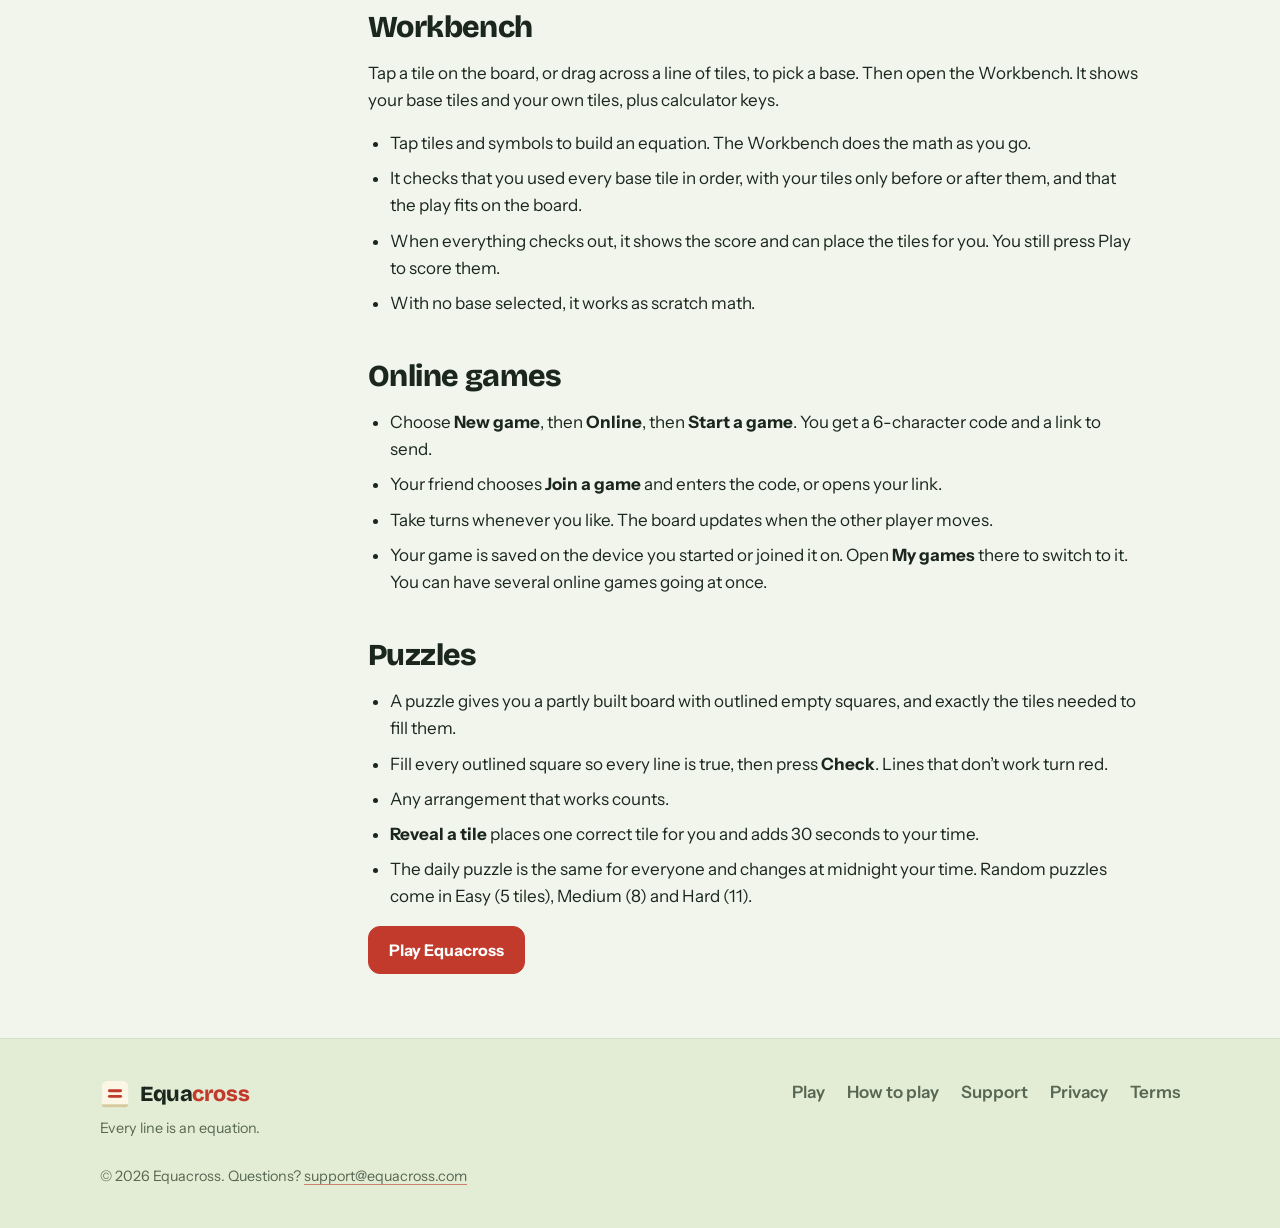
==== commit 52f38b2a: "Rename the game to Equacross Visible name, titles, share text, support address, share image and word" ====
--- a/how-to-play/index.html
+++ b/how-to-play/index.html
@@ -3,15 +3,15 @@
 <head>
 <meta charset="utf-8">
 <meta name="viewport" content="width=device-width, initial-scale=1, viewport-fit=cover">
-<title>How to play Equatile</title>
-<meta name="description" content="The full rules of Equatile: how lines of digits are read as equations, placing tiles, scoring, online games and the daily puzzle.">
-<link rel="canonical" href="https://equatile.com/how-to-play/">
+<title>How to play Equacross</title>
+<meta name="description" content="The full rules of Equacross: how lines of digits are read as equations, placing tiles, scoring, online games and the daily puzzle.">
+<link rel="canonical" href="https://equacross.com/how-to-play/">
 <meta property="og:type" content="website">
-<meta property="og:site_name" content="Equatile">
-<meta property="og:title" content="How to play Equatile">
-<meta property="og:description" content="The full rules of Equatile: how lines of digits are read as equations, placing tiles, scoring, online games and the daily puzzle.">
-<meta property="og:url" content="https://equatile.com/how-to-play/">
-<meta property="og:image" content="https://equatile.com/assets/og.png">
+<meta property="og:site_name" content="Equacross">
+<meta property="og:title" content="How to play Equacross">
+<meta property="og:description" content="The full rules of Equacross: how lines of digits are read as equations, placing tiles, scoring, online games and the daily puzzle.">
+<meta property="og:url" content="https://equacross.com/how-to-play/">
+<meta property="og:image" content="https://equacross.com/assets/og.png">
 <meta name="twitter:card" content="summary_large_image">
 <meta name="theme-color" content="#e3edd6" media="(prefers-color-scheme: light)">
 <meta name="theme-color" content="#16251c" media="(prefers-color-scheme: dark)">
@@ -26,7 +26,7 @@
 <a class="skip" href="#main">Skip to content</a>
 <header class="site-head">
   <div class="wrap">
-    <a class="brand" href="../" aria-label="Equatile home"><svg class="brand-mark" viewBox="0 0 64 64" aria-hidden="true"><rect x="4" y="4" width="56" height="56" rx="12" fill="var(--tile)"/><rect x="4" y="50" width="56" height="10" rx="5" fill="var(--tile-edge)"/><rect x="4" y="44" width="56" height="10" fill="var(--tile)"/><rect x="17" y="22" width="30" height="6" rx="3" fill="var(--pencil)"/><rect x="17" y="34" width="30" height="6" rx="3" fill="var(--pencil)"/></svg><span>Equa<span class="eq">tile</span></span></a>
+    <a class="brand" href="../" aria-label="Equacross home"><svg class="brand-mark" viewBox="0 0 64 64" aria-hidden="true"><rect x="4" y="4" width="56" height="56" rx="12" fill="var(--tile)"/><rect x="4" y="50" width="56" height="10" rx="5" fill="var(--tile-edge)"/><rect x="4" y="44" width="56" height="10" fill="var(--tile)"/><rect x="17" y="22" width="30" height="6" rx="3" fill="var(--pencil)"/><rect x="17" y="34" width="30" height="6" rx="3" fill="var(--pencil)"/></svg><span>Equa<span class="eq">cross</span></span></a>
     <nav class="nav" aria-label="Main"><a class="hide-sm" href="../how-to-play/" aria-current="page">How to play</a><a class="" href="../support/">Support</a><a class="btn primary" href="../play/">Play</a></nav>
   </div>
 </header>
@@ -35,7 +35,7 @@
 <section class="doc-hero"><div class="wrap">
   <span class="eyebrow">Rules</span>
   <h1>How to play</h1>
-  <p>Everything you need to play Equatile, from your first move to the daily puzzle.</p>
+  <p>Everything you need to play Equacross, from your first move to the daily puzzle.</p>
 </div></section>
 <div class="wrap doc">
   <nav class="toc" aria-label="On this page"><strong>On this page</strong>
@@ -144,7 +144,7 @@
       <li><strong>Reveal a tile</strong> places one correct tile for you and adds 30 seconds to your time.</li>
       <li>The daily puzzle is the same for everyone and changes at midnight your time. Random puzzles come in Easy (5 tiles), Medium (8) and Hard (11).</li>
     </ul>
-    <p><a class="btn primary" href="../play/">Play Equatile</a></p>
+    <p><a class="btn primary" href="../play/">Play Equacross</a></p>
   </article>
 </div>
 
@@ -152,13 +152,13 @@
 <footer class="site-foot">
   <div class="wrap">
     <div style="display:flex;flex-direction:column;gap:8px">
-      <a class="brand" href="../"><svg class="brand-mark" viewBox="0 0 64 64" aria-hidden="true"><rect x="4" y="4" width="56" height="56" rx="12" fill="var(--tile)"/><rect x="4" y="50" width="56" height="10" rx="5" fill="var(--tile-edge)"/><rect x="4" y="44" width="56" height="10" fill="var(--tile)"/><rect x="17" y="22" width="30" height="6" rx="3" fill="var(--pencil)"/><rect x="17" y="34" width="30" height="6" rx="3" fill="var(--pencil)"/></svg><span>Equa<span class="eq">tile</span></span></a>
+      <a class="brand" href="../"><svg class="brand-mark" viewBox="0 0 64 64" aria-hidden="true"><rect x="4" y="4" width="56" height="56" rx="12" fill="var(--tile)"/><rect x="4" y="50" width="56" height="10" rx="5" fill="var(--tile-edge)"/><rect x="4" y="44" width="56" height="10" fill="var(--tile)"/><rect x="17" y="22" width="30" height="6" rx="3" fill="var(--pencil)"/><rect x="17" y="34" width="30" height="6" rx="3" fill="var(--pencil)"/></svg><span>Equa<span class="eq">cross</span></span></a>
       <p class="fine">Every line is an equation.</p>
     </div>
     <nav class="foot-links" aria-label="Footer">
       <a href="../play/">Play</a><a href="../how-to-play/">How to play</a><a href="../support/">Support</a><a href="../privacy/">Privacy</a><a href="../terms/">Terms</a>
     </nav>
-    <p class="fine" style="flex-basis:100%">© 2026 Equatile. Questions? <a href="mailto:support@equatile.com">support@equatile.com</a></p>
+    <p class="fine" style="flex-basis:100%">© 2026 Equacross. Questions? <a href="mailto:support@equacross.com">support@equacross.com</a></p>
   </div>
 </footer>
 <script src="../assets/site.js" defer></script>
--- a/assets/site.css
+++ b/assets/site.css
@@ -1,4 +1,4 @@
-/* Equatile site. Engineer's-pad paper, ivory number tiles, red-pencil accent. */
+/* Equacross site. Engineer's-pad paper, ivory number tiles, red-pencil accent. */
 :root {
   --bg: #f1f5ec; --paper: #e3edd6; --grid: #c7d8b6; --card: #fbfdf8; --line: #d3dfc7;
   --ink: #1b271c; --muted: #576753; --pencil: #c23a2b; --pencil-ink: #ffffff; --pencil-soft: #f6dcd6;
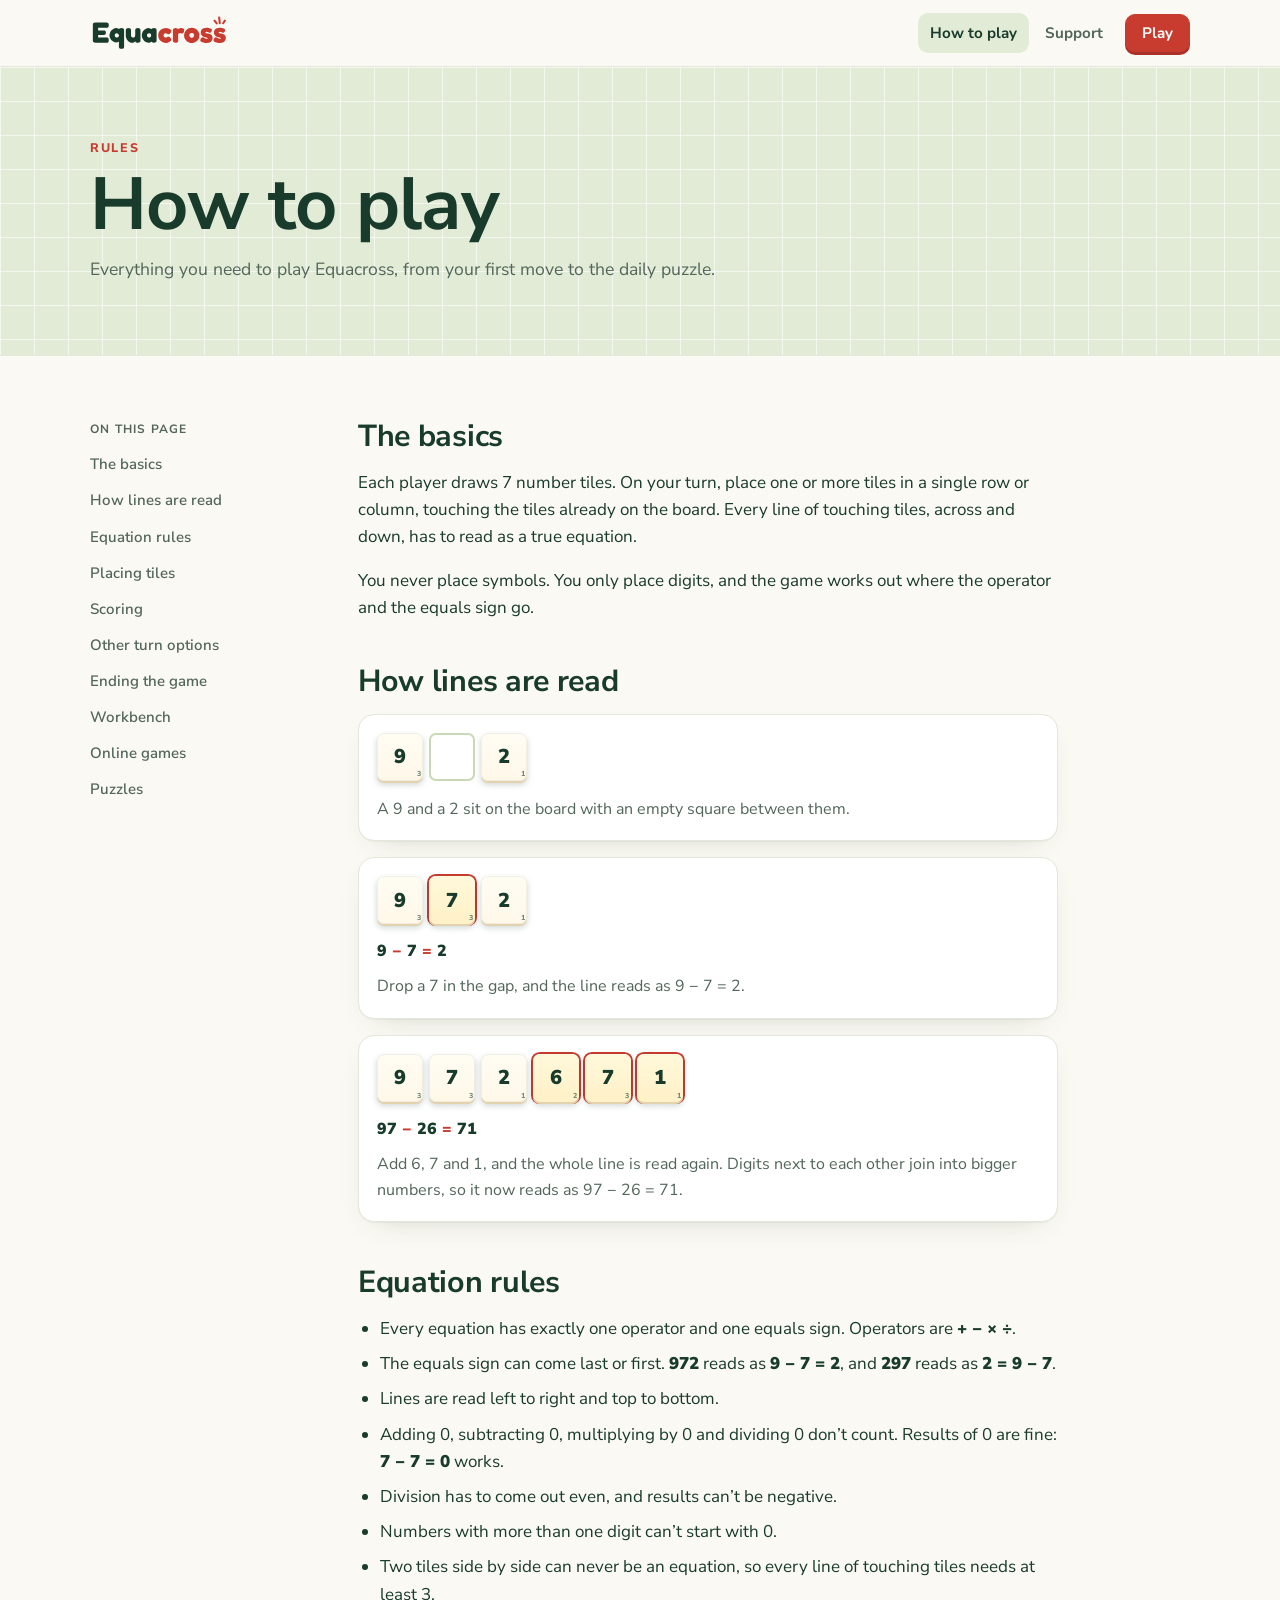
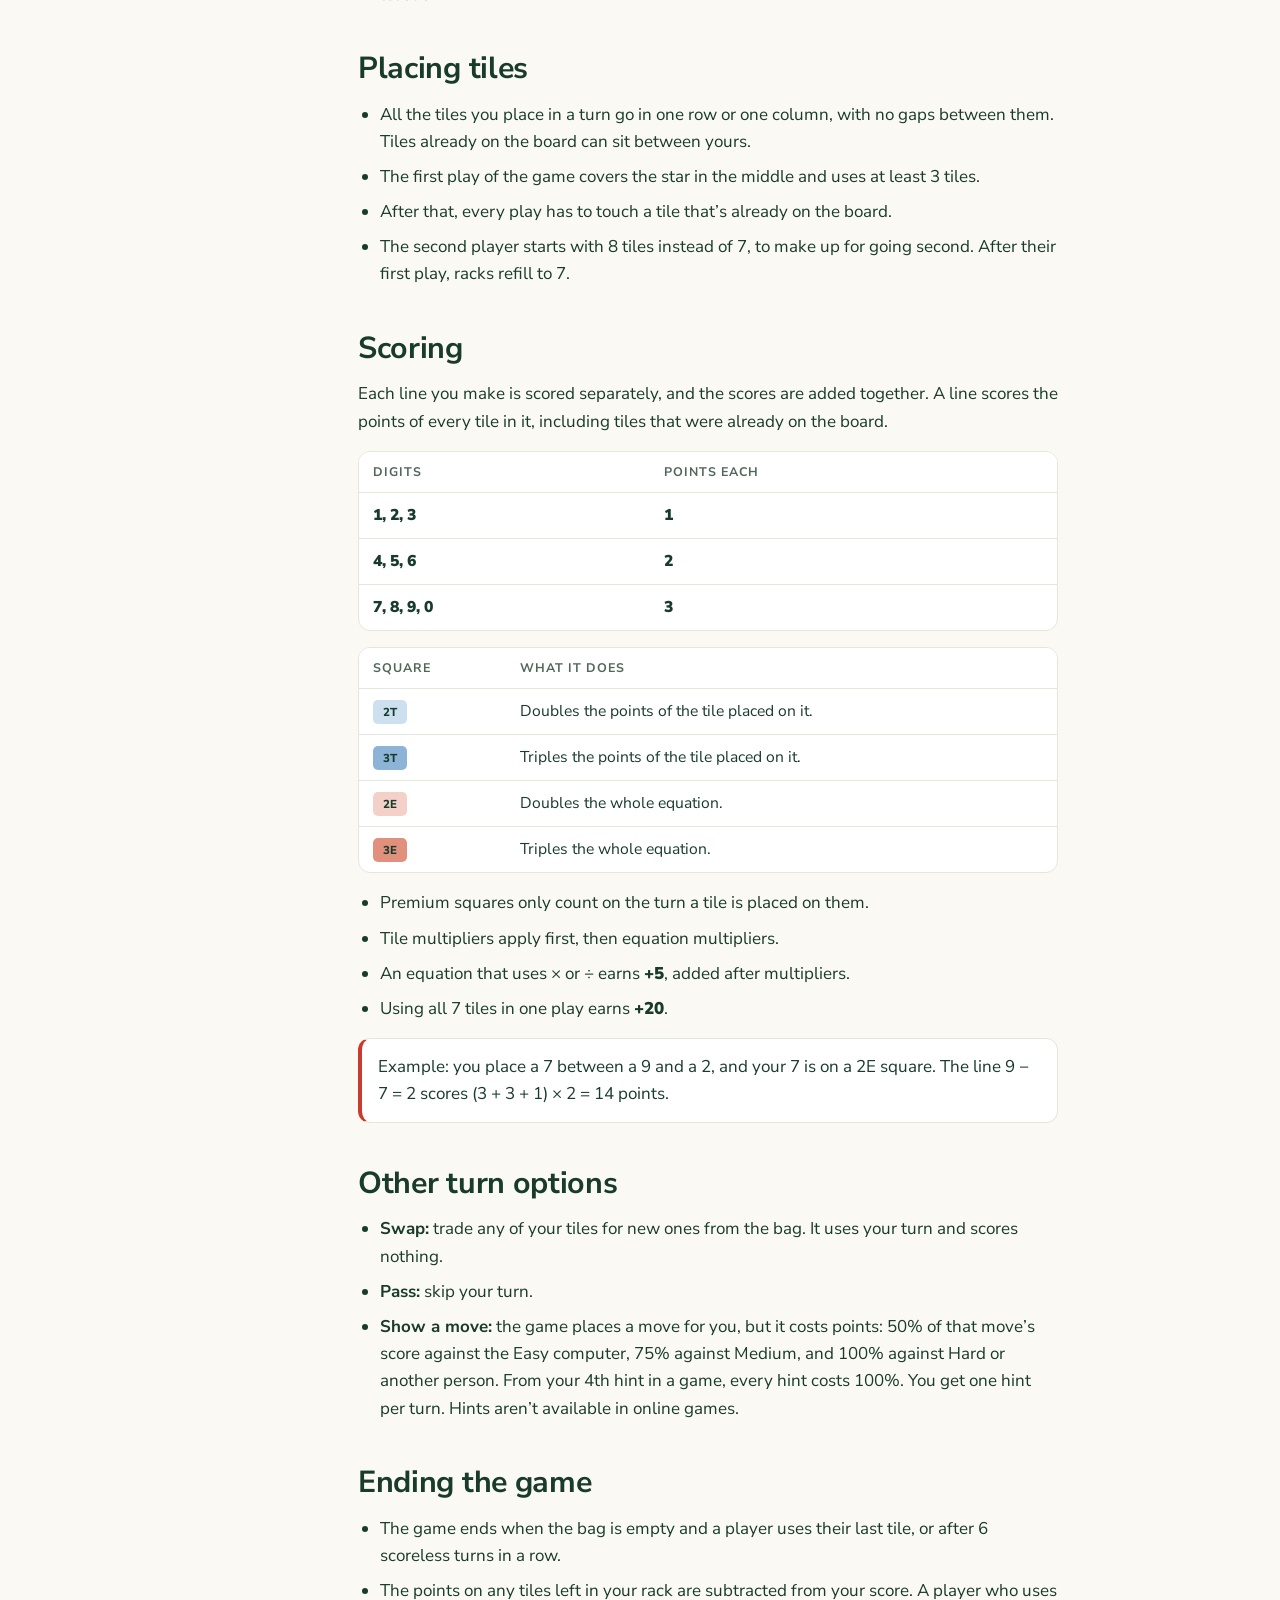
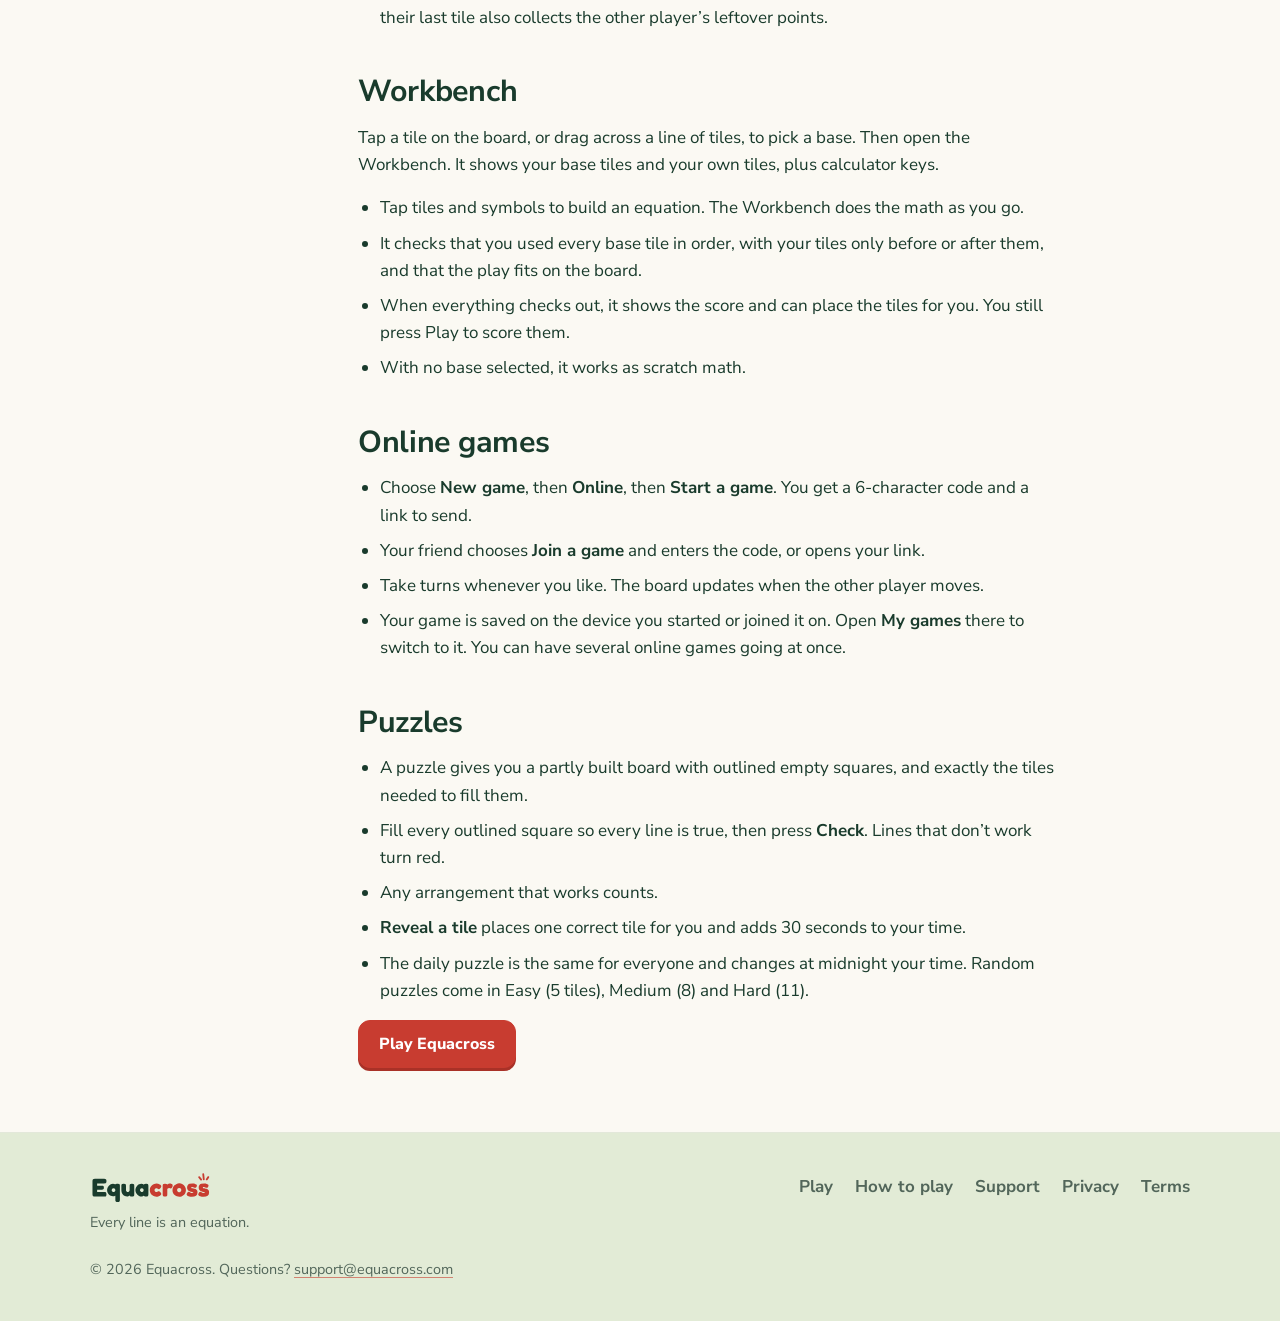
==== commit 91d490dc: "Brand refresh: Equacross logo, palette, type, raised tiles, new homepage Self-hosted Nunito Sans and" ====
--- a/how-to-play/index.html
+++ b/how-to-play/index.html
@@ -13,20 +13,20 @@
 <meta property="og:url" content="https://equacross.com/how-to-play/">
 <meta property="og:image" content="https://equacross.com/assets/og.png">
 <meta name="twitter:card" content="summary_large_image">
-<meta name="theme-color" content="#e3edd6" media="(prefers-color-scheme: light)">
-<meta name="theme-color" content="#16251c" media="(prefers-color-scheme: dark)">
-<link rel="icon" href="../assets/favicon.svg" type="image/svg+xml">
-<link rel="apple-touch-icon" href="../assets/apple-touch-icon.png">
-<link rel="preconnect" href="https://fonts.googleapis.com">
-<link rel="preconnect" href="https://fonts.gstatic.com" crossorigin>
-<link rel="stylesheet" href="https://fonts.googleapis.com/css2?family=Azeret+Mono:wght@500;700;800&family=Bricolage+Grotesque:opsz,wght@12..96,700;12..96,800&family=Instrument+Sans:wght@400;500;600;700&display=swap">
+<meta name="theme-color" content="#FBF9F3" media="(prefers-color-scheme: light)">
+<meta name="theme-color" content="#0E1C15" media="(prefers-color-scheme: dark)">
+<link rel="icon" href="../favicon.ico" sizes="48x48">
+<link rel="icon" href="../assets/brand/favicon.svg" type="image/svg+xml">
+<link rel="apple-touch-icon" href="../assets/brand/apple-touch-icon.png">
+<link rel="manifest" href="../site.webmanifest">
+<link rel="preload" href="../assets/fonts/nunito-sans-latin-900-normal.woff2" as="font" type="font/woff2" crossorigin>
 <link rel="stylesheet" href="../assets/site.css">
 </head>
 <body data-page="how">
 <a class="skip" href="#main">Skip to content</a>
 <header class="site-head">
   <div class="wrap">
-    <a class="brand" href="../" aria-label="Equacross home"><svg class="brand-mark" viewBox="0 0 64 64" aria-hidden="true"><rect x="4" y="4" width="56" height="56" rx="12" fill="var(--tile)"/><rect x="4" y="50" width="56" height="10" rx="5" fill="var(--tile-edge)"/><rect x="4" y="44" width="56" height="10" fill="var(--tile)"/><rect x="17" y="22" width="30" height="6" rx="3" fill="var(--pencil)"/><rect x="17" y="34" width="30" height="6" rx="3" fill="var(--pencil)"/></svg><span>Equa<span class="eq">cross</span></span></a>
+    <a class="brand" href="../" aria-label="Equacross home"><img class="logo-light" src="../assets/brand/logo-wordmark.svg" alt="Equacross" width="138" height="34"><img class="logo-dark" src="../assets/brand/logo-wordmark-on-dark.svg" alt="Equacross" width="138" height="34"></a>
     <nav class="nav" aria-label="Main"><a class="hide-sm" href="../how-to-play/" aria-current="page">How to play</a><a class="" href="../support/">Support</a><a class="btn primary" href="../play/">Play</a></nav>
   </div>
 </header>
@@ -152,7 +152,7 @@
 <footer class="site-foot">
   <div class="wrap">
     <div style="display:flex;flex-direction:column;gap:8px">
-      <a class="brand" href="../"><svg class="brand-mark" viewBox="0 0 64 64" aria-hidden="true"><rect x="4" y="4" width="56" height="56" rx="12" fill="var(--tile)"/><rect x="4" y="50" width="56" height="10" rx="5" fill="var(--tile-edge)"/><rect x="4" y="44" width="56" height="10" fill="var(--tile)"/><rect x="17" y="22" width="30" height="6" rx="3" fill="var(--pencil)"/><rect x="17" y="34" width="30" height="6" rx="3" fill="var(--pencil)"/></svg><span>Equa<span class="eq">cross</span></span></a>
+      <a class="brand" href="../" aria-label="Equacross home"><img class="logo-light" src="../assets/brand/logo-wordmark.svg" alt="Equacross" width="122" height="30"><img class="logo-dark" src="../assets/brand/logo-wordmark-on-dark.svg" alt="Equacross" width="122" height="30"></a>
       <p class="fine">Every line is an equation.</p>
     </div>
     <nav class="foot-links" aria-label="Footer">
--- a/assets/site.css
+++ b/assets/site.css
@@ -1,21 +1,35 @@
-/* Equacross site. Engineer's-pad paper, ivory number tiles, red-pencil accent. */
+/* Equacross site. Brand tokens match play/index.html. */
+@font-face { font-family: "Nunito Sans"; font-weight: 400; font-display: swap; src: url(fonts/nunito-sans-latin-400-normal.woff2) format("woff2"); }
+@font-face { font-family: "Nunito Sans"; font-weight: 600; font-display: swap; src: url(fonts/nunito-sans-latin-600-normal.woff2) format("woff2"); }
+@font-face { font-family: "Nunito Sans"; font-weight: 700; font-display: swap; src: url(fonts/nunito-sans-latin-700-normal.woff2) format("woff2"); }
+@font-face { font-family: "Nunito Sans"; font-weight: 800; font-display: swap; src: url(fonts/nunito-sans-latin-800-normal.woff2) format("woff2"); }
+@font-face { font-family: "Nunito Sans"; font-weight: 900; font-display: swap; src: url(fonts/nunito-sans-latin-900-normal.woff2) format("woff2"); }
+@font-face { font-family: "Fredoka"; font-weight: 600; font-display: swap; src: url(fonts/fredoka-latin-600-normal.woff2) format("woff2"); }
+@font-face { font-family: "Fredoka"; font-weight: 700; font-display: swap; src: url(fonts/fredoka-latin-700-normal.woff2) format("woff2"); }
+
 :root {
-  --bg: #f1f5ec; --paper: #e3edd6; --grid: #c7d8b6; --card: #fbfdf8; --line: #d3dfc7;
-  --ink: #1b271c; --muted: #576753; --pencil: #c23a2b; --pencil-ink: #ffffff; --pencil-soft: #f6dcd6;
-  --tile: #fbf6e6; --tile-edge: #d6c99f; --tile-ink: #26221a; --tile-new: #fff2b8;
-  --ok: #2e7d4f;
-  --f-display: "Bricolage Grotesque", "Arial Narrow", system-ui, sans-serif;
-  --f-body: "Instrument Sans", system-ui, -apple-system, "Segoe UI", sans-serif;
-  --f-num: "Azeret Mono", ui-monospace, "SFMono-Regular", Menlo, monospace;
-  --max: 1120px;
+  /* palette (brand guide) */
+  --forest: #193B2C; --coral: #C83C30; --sage: #E2EBD6; --cream: #FFF8E8; --blue: #91B9D8;
+  /* derived */
+  --forest-ink: #193B2C; --coral-press: #A93127; --coral-soft: #F6D2CE; --sage-deep: #C9D9B8; --sage-line: #D3E0C4;
+  --bg: #FBF9F3; --card: #FFFFFF; --line: #E3E8DA; --ink: #193B2C; --muted: #52665A;
+  --tile: #FFF8E8; --tile-edge: #E2D3AE; --tile-ink: #193B2C; --tile-new: #FFF1C7;
+  --ok: #2E7D4F;
+  --f-head: "Fredoka", "Nunito Sans", system-ui, sans-serif;
+  --f-body: "Nunito Sans", system-ui, -apple-system, "Segoe UI", sans-serif;
+  --r-sm: 10px; --r-md: 16px; --r-lg: 22px;
+  --sh-card: 0 1px 0 rgba(25, 59, 44, .04), 0 10px 30px -18px rgba(25, 59, 44, .28);
+  --sh-tile: 0 .1em 0 var(--tile-edge), 0 .18em .32em rgba(25, 59, 44, .22);
+  --max: 1140px;
   color-scheme: light;
 }
 @media (prefers-color-scheme: dark) {
   :root {
-    --bg: #0e1611; --paper: #16251c; --grid: #24382b; --card: #132019; --line: #27392d;
-    --ink: #e4ecdd; --muted: #9aab95; --pencil: #f07261; --pencil-ink: #1a0b08; --pencil-soft: #4a2620;
-    --tile: #f1e9d0; --tile-edge: #b9a776; --tile-ink: #221e16; --tile-new: #ffe68a;
-    --ok: #6cc690;
+    --forest-ink: #E6EFDC; --coral: #E8584B; --coral-press: #C83C30; --coral-soft: #4A2620; --sage: #16251C; --sage-deep: #24382B; --sage-line: #24382B;
+    --bg: #0E1C15; --card: #142219; --line: #26392D; --ink: #E6EFDC; --muted: #9DB09F;
+    --tile: #FFF8E8; --tile-edge: #C9B88B; --tile-ink: #193B2C; --tile-new: #FFE9A6;
+    --ok: #6CC690;
+    --sh-card: 0 10px 30px -18px rgba(0, 0, 0, .6);
     color-scheme: dark;
   }
 }
@@ -24,157 +38,196 @@
 html { -webkit-text-size-adjust: 100%; touch-action: manipulation; }
 body { margin: 0; background: var(--bg); color: var(--ink); font: 400 17px/1.6 var(--f-body); }
 img, svg { max-width: 100%; }
-a { color: inherit; text-decoration-color: color-mix(in srgb, var(--pencil) 60%, transparent); text-underline-offset: 3px; }
-a:hover { color: var(--pencil); }
-:focus-visible { outline: 3px solid var(--pencil); outline-offset: 3px; border-radius: 4px; }
+a { color: inherit; text-decoration-color: color-mix(in srgb, var(--coral) 60%, transparent); text-underline-offset: 3px; }
+a:hover { color: var(--coral); }
+:focus-visible { outline: 3px solid var(--coral); outline-offset: 3px; border-radius: 6px; }
 [hidden] { display: none !important; }
 .wrap { max-width: var(--max); margin: 0 auto; padding-left: max(20px, env(safe-area-inset-left, 0px)); padding-right: max(20px, env(safe-area-inset-right, 0px)); }
 .skip { position: absolute; left: -999px; top: 8px; background: var(--card); padding: 8px 12px; border-radius: 8px; z-index: 20; }
 .skip:focus { left: 12px; }
 
+/* logo light / dark */
+.logo-dark { display: none; }
+@media (prefers-color-scheme: dark) { .logo-light { display: none; } .logo-dark { display: block; } }
+
 /* header */
-.site-head { position: sticky; top: 0; z-index: 10; background: color-mix(in srgb, var(--bg) 88%, transparent); backdrop-filter: blur(10px); -webkit-backdrop-filter: blur(10px); border-bottom: 1px solid var(--line); padding-top: env(safe-area-inset-top, 0px); }
-.site-head .wrap { display: flex; align-items: center; justify-content: space-between; gap: 16px; min-height: 62px; }
-.brand { display: inline-flex; align-items: center; gap: 10px; font: 800 1.35rem/1 var(--f-display); letter-spacing: -.02em; text-decoration: none; }
-.brand .eq { color: var(--pencil); }
-.brand-mark { width: 30px; height: 30px; }
+.site-head { position: sticky; top: 0; z-index: 10; background: color-mix(in srgb, var(--bg) 90%, transparent); backdrop-filter: blur(10px); -webkit-backdrop-filter: blur(10px); border-bottom: 1px solid var(--line); padding-top: env(safe-area-inset-top, 0px); }
+.site-head .wrap { display: flex; align-items: center; justify-content: space-between; gap: 16px; min-height: 66px; }
+.brand { display: inline-flex; align-items: center; gap: 10px; text-decoration: none; flex-shrink: 0; }
+.brand img { height: 34px; width: auto; }
+.site-foot .brand img { height: 30px; }
 .nav { display: flex; align-items: center; gap: 4px; flex-wrap: wrap; justify-content: flex-end; }
-.nav a { text-decoration: none; font-weight: 600; font-size: .95rem; padding: 8px 10px; border-radius: 8px; color: var(--muted); }
-.nav a:hover, .nav a[aria-current="page"] { color: var(--ink); background: var(--paper); }
-@media (max-width: 640px) { .nav .hide-sm { display: none; } }
+.nav a { text-decoration: none; font-weight: 700; font-size: .95rem; padding: 8px 12px; border-radius: 10px; color: var(--muted); }
+.nav a:hover, .nav a[aria-current="page"] { color: var(--ink); background: var(--sage); }
+@media (max-width: 640px) { .nav .hide-sm { display: none; } .brand img { height: 28px; } }
 
 /* buttons */
-.btn { display: inline-flex; align-items: center; justify-content: center; gap: 8px; font: 700 1rem var(--f-body); text-decoration: none; padding: 13px 20px; border-radius: 12px; border: 1px solid var(--line); background: var(--card); color: var(--ink); cursor: pointer; }
-.btn:hover { border-color: var(--muted); color: var(--ink); }
-.btn.primary { background: var(--pencil); border-color: var(--pencil); color: var(--pencil-ink); }
-.btn.primary:hover { filter: brightness(1.06); color: var(--pencil-ink); }
-.nav .btn { padding: 8px 14px; font-size: .92rem; color: var(--pencil-ink); }
-.soon { display: inline-flex; align-items: center; gap: 8px; font-weight: 600; color: var(--muted); font-size: .95rem; }
+.btn { display: inline-flex; align-items: center; justify-content: center; gap: 8px; font: 800 1rem var(--f-body); text-decoration: none; padding: 12px 20px; border-radius: 12px; border: 1px solid var(--line); background: var(--card); color: var(--ink); cursor: pointer; transition: transform .12s, box-shadow .12s, filter .12s; box-shadow: 0 2px 0 var(--line); }
+.btn:hover { color: var(--ink); transform: translateY(-1px); }
+.btn:active { transform: translateY(1px); box-shadow: 0 0 0 var(--line); }
+.btn.primary { background: var(--coral); border-color: var(--coral); color: #fff; box-shadow: 0 3px 0 var(--coral-press); }
+.btn.primary:hover { filter: brightness(1.05); color: #fff; }
+.btn.primary:active { box-shadow: 0 0 0 var(--coral-press); transform: translateY(3px); }
+.btn.big { font-size: 1.08rem; padding: 15px 26px; border-radius: 14px; }
+.nav .btn { padding: 8px 16px; font-size: .95rem; color: #fff; margin-left: 6px; }
+.nav .btn:hover { background: var(--coral); color: #fff; }
+.soon { display: inline-flex; align-items: center; gap: 8px; font-weight: 700; color: var(--muted); font-size: .95rem; }
 .soon::before { content: ""; width: 8px; height: 8px; border-radius: 50%; background: var(--ok); }
 
 /* type */
-h1, h2, h3 { font-family: var(--f-display); letter-spacing: -.02em; text-wrap: balance; margin: 0; line-height: 1.05; }
-h1 { font-weight: 800; font-size: clamp(2.6rem, 7vw, 4.8rem); }
-h2 { font-weight: 800; font-size: clamp(1.9rem, 4.5vw, 2.9rem); }
-h3 { font-weight: 700; font-size: 1.3rem; line-height: 1.2; }
+h1, h2, h3 { font-family: var(--f-head); color: var(--forest-ink); text-wrap: balance; margin: 0; line-height: 1.08; letter-spacing: -.01em; }
+h1 { font-weight: 700; font-size: clamp(2.6rem, 6.4vw, 4.6rem); line-height: 1.02; }
+h2 { font-weight: 700; font-size: clamp(1.8rem, 4vw, 2.6rem); }
+h3 { font-weight: 600; font-size: 1.3rem; line-height: 1.2; }
 p { margin: 0; }
-.lede { font-size: clamp(1.1rem, 2.2vw, 1.3rem); color: var(--muted); max-width: 34ch; }
-.eyebrow { font: 700 .78rem var(--f-body); text-transform: uppercase; letter-spacing: .12em; color: var(--pencil); }
-.num { font-family: var(--f-num); font-weight: 700; }
-.op { color: var(--pencil); }
+.lede { font-size: clamp(1.1rem, 2.2vw, 1.28rem); color: var(--muted); max-width: 34ch; }
+.eyebrow { font: 800 .78rem var(--f-body); text-transform: uppercase; letter-spacing: .14em; color: var(--coral); }
+.num { font-family: var(--f-body); font-weight: 900; font-variant-numeric: tabular-nums; }
+.op { color: var(--coral); }
 
 /* tiles */
-.tiles { display: flex; gap: 6px; flex-wrap: wrap; }
-.t { width: 2.4em; height: 2.6em; border-radius: .38em; background: var(--tile); color: var(--tile-ink); box-shadow: inset 0 -.2em 0 var(--tile-edge); display: grid; place-items: center; font: 800 1em var(--f-num); position: relative; }
-.t small { position: absolute; right: .3em; bottom: .28em; font-size: .38em; opacity: .65; font-weight: 700; }
-.t.gap { background: transparent; box-shadow: inset 0 0 0 2px var(--grid); }
-.t.new { background: var(--tile-new); box-shadow: inset 0 -.2em 0 var(--tile-edge), 0 0 0 2px var(--pencil); }
+.tiles { display: flex; gap: 6px; flex-wrap: wrap; padding-bottom: .2em; }
+.t { width: 2.3em; height: 2.4em; border-radius: .34em; background: linear-gradient(180deg, #FFFCF3, var(--tile)); color: var(--tile-ink); box-shadow: var(--sh-tile), inset 0 0 0 1px rgba(25, 59, 44, .06); display: grid; place-items: center; font: 900 1em var(--f-body); position: relative; }
+.t small { position: absolute; right: .3em; bottom: .2em; font-size: .36em; opacity: .6; font-weight: 800; }
+.t.gap { background: transparent; box-shadow: inset 0 0 0 2px var(--sage-deep); }
+.t.new { background: linear-gradient(180deg, #FFF8DA, var(--tile-new)); box-shadow: var(--sh-tile), 0 0 0 2px var(--coral); }
 
 /* hero */
-.hero { position: relative; overflow: hidden; border-bottom: 1px solid var(--line); background-color: var(--paper); background-image: linear-gradient(var(--grid) 1px, transparent 1px), linear-gradient(90deg, var(--grid) 1px, transparent 1px); background-size: 28px 28px; background-position: -1px -1px; }
-.hero .wrap { display: grid; grid-template-columns: minmax(0, 1.05fr) minmax(0, 1fr); gap: 48px; align-items: center; padding-block: clamp(48px, 9vw, 104px); }
-@media (max-width: 860px) { .hero .wrap { grid-template-columns: minmax(0, 1fr); gap: 36px; } }
+.hero { position: relative; overflow: hidden; border-bottom: 1px solid var(--line); background-color: var(--sage); background-image: linear-gradient(var(--sage-line) 1.5px, transparent 1.5px), linear-gradient(90deg, var(--sage-line) 1.5px, transparent 1.5px); background-size: 34px 34px; background-position: -1px -1px; }
+@media (prefers-color-scheme: light) { .hero { background-image: linear-gradient(rgba(255,255,255,.75) 1.5px, transparent 1.5px), linear-gradient(90deg, rgba(255,255,255,.75) 1.5px, transparent 1.5px); } }
+.hero .wrap { display: grid; grid-template-columns: minmax(0, 1.1fr) minmax(0, 1fr); gap: 40px; align-items: center; padding-block: clamp(44px, 8vw, 96px); }
+@media (max-width: 860px) { .hero .wrap { grid-template-columns: minmax(0, 1fr); gap: 32px; } .hero-art { width: min(100%, 360px); } }
 .hero-copy { display: flex; flex-direction: column; gap: 22px; }
-.hero h1 .op { color: var(--pencil); }
-.cta-row { display: flex; flex-wrap: wrap; gap: 14px 18px; align-items: center; }
-
-.demo { background: var(--card); border: 1px solid var(--line); border-radius: 20px; padding: clamp(20px, 4vw, 32px); box-shadow: 0 24px 60px -30px rgba(20, 40, 25, .35); display: flex; flex-direction: column; gap: 18px; min-width: 0; }
-.demo .tiles { font-size: clamp(18px, 4.6vw, 26px); min-height: 2.6em; }
+.cta-row { display: flex; flex-wrap: wrap; gap: 14px 20px; align-items: center; margin-top: 4px; }
+
+.hero-art { margin: 0; position: relative; justify-self: center; width: min(100%, 440px); aspect-ratio: 1 / .92; }
+.hero-board { position: absolute; inset: 6% 4% 14% 4%; display: grid; grid-template-columns: repeat(5, 1fr); grid-template-rows: repeat(5, 1fr); gap: 5px; padding: 12px; background: #A9C79B; border-radius: 22px; transform: rotate(-4deg); box-shadow: 0 30px 50px -30px rgba(25, 59, 44, .55); }
+.hero-board i { border-radius: 7px; background: rgba(255, 255, 255, .5); }
+.hero-board i.cc { background: color-mix(in srgb, var(--coral) 70%, #fff); }
+.hero-board i.cb { background: var(--blue); }
+@media (prefers-color-scheme: dark) { .hero-board { background: #2E4A39; } .hero-board i { background: rgba(255,255,255,.08); } }
+.hero-tiles { position: absolute; left: 0; right: 0; top: 30%; display: flex; justify-content: center; gap: 4%; }
+.ht { width: 25%; aspect-ratio: 1; border-radius: 16%; display: grid; place-items: center; font: 900 clamp(2.6rem, 9vw, 4.4rem)/1 var(--f-body); color: var(--tile-ink); background: linear-gradient(180deg, #FFFDF6, var(--cream)); box-shadow: 0 7px 0 var(--tile-edge), 0 14px 22px -6px rgba(25, 59, 44, .4); animation: settle .6s cubic-bezier(.2, .9, .3, 1.25) both; }
+.ht1 { transform: rotate(-8deg) translateY(6%); }
+.ht2 { transform: rotate(3deg) translateY(-6%); animation-delay: .08s; }
+.ht3 { transform: rotate(-3deg) translateY(4%); animation-delay: .16s; }
+@keyframes settle { from { opacity: 0; translate: 0 -30px; } to { opacity: 1; translate: 0 0; } }
+.hero-tiles .spark { position: absolute; width: 16%; right: 5%; top: -24%; }
+.hero-read { position: absolute; left: 50%; bottom: 0; transform: translateX(-50%); display: flex; align-items: center; gap: 12px; white-space: nowrap; background: var(--card); border: 1px solid var(--line); border-radius: 999px; padding: 8px 18px; box-shadow: var(--sh-card); }
+.hero-read .num { font-size: 1.35rem; color: var(--forest-ink); }
+.hero-read .ok { color: var(--ok); font-weight: 800; font-size: .9rem; }
+
+/* feature cards */
+.features { background: var(--bg); }
+.feature-row { display: grid; grid-template-columns: repeat(4, minmax(0, 1fr)); gap: 16px; padding-block: clamp(32px, 5vw, 48px); }
+@media (max-width: 900px) { .feature-row { grid-template-columns: repeat(2, minmax(0, 1fr)); } }
+@media (max-width: 420px) { .feature-row { gap: 10px; } .feature { padding: 16px; } }
+.feature { background: var(--card); border: 1px solid var(--line); border-radius: var(--r-md); padding: 20px; display: flex; flex-direction: column; gap: 6px; box-shadow: var(--sh-card); min-width: 0; }
+.feature svg { width: 44px; height: 44px; margin-bottom: 6px; }
+.feature h3 { font-size: 1.15rem; }
+.feature p { color: var(--muted); font-size: .95rem; line-height: 1.45; }
+
+/* demo */
+.demo { background: var(--card); border: 1px solid var(--line); border-radius: var(--r-lg); padding: clamp(20px, 4vw, 32px); box-shadow: var(--sh-card); display: flex; flex-direction: column; gap: 18px; min-width: 0; }
+.demo .tiles { font-size: clamp(18px, 4.6vw, 28px); min-height: 2.7em; }
 .demo .t { transition: transform .35s cubic-bezier(.2, .9, .3, 1.3), background .3s; }
 .demo .t.drop { animation: drop .45s cubic-bezier(.2, .9, .3, 1.3); }
 @keyframes drop { from { transform: translateY(-1.2em) scale(.85); opacity: 0; } to { transform: none; opacity: 1; } }
-.demo-eq { font: 700 clamp(1.4rem, 4vw, 2rem) var(--f-num); min-height: 1.4em; display: flex; flex-wrap: wrap; gap: .3em; align-items: baseline; }
-.demo-eq .v { color: var(--ok); font-size: .7em; }
+.demo-eq { font: 900 clamp(1.4rem, 4vw, 2rem) var(--f-body); min-height: 1.4em; display: flex; flex-wrap: wrap; gap: .3em; align-items: baseline; }
+.demo-eq .v { color: var(--ok); font-size: .62em; font-weight: 800; }
 .demo-note { color: var(--muted); font-size: .98rem; min-height: 3.2em; }
 .demo-steps { display: flex; gap: 6px; }
 .demo-steps button { width: 28px; height: 6px; border-radius: 3px; border: 0; background: var(--line); cursor: pointer; padding: 0; }
-.demo-steps button[aria-current="true"] { background: var(--pencil); }
+.demo-steps button[aria-current="true"] { background: var(--coral); }
 
 /* sections */
-.section { padding-block: clamp(56px, 9vw, 104px); }
+.section { padding-block: clamp(52px, 8vw, 96px); }
 .section + .section { border-top: 1px solid var(--line); }
-.section-head { display: flex; flex-direction: column; gap: 14px; margin-bottom: clamp(28px, 5vw, 48px); max-width: 680px; }
+.section-head { display: flex; flex-direction: column; gap: 12px; margin-bottom: clamp(28px, 5vw, 44px); max-width: 680px; }
 .section-head p { color: var(--muted); font-size: 1.1rem; }
 
 .modes { display: grid; grid-template-columns: repeat(2, minmax(0, 1fr)); gap: 16px; }
 @media (max-width: 720px) { .modes { grid-template-columns: minmax(0, 1fr); } }
-.mode { background: var(--card); border: 1px solid var(--line); border-radius: 16px; padding: 24px; display: flex; flex-direction: column; gap: 10px; min-width: 0; }
+.mode { background: var(--card); border: 1px solid var(--line); border-radius: var(--r-md); padding: 24px; display: flex; flex-direction: column; gap: 10px; min-width: 0; box-shadow: var(--sh-card); }
 .mode p { color: var(--muted); }
-.mode .tag { font: 700 .74rem var(--f-body); text-transform: uppercase; letter-spacing: .1em; color: var(--pencil); }
+.mode .tag { align-self: flex-start; font: 800 .72rem var(--f-body); text-transform: uppercase; letter-spacing: .1em; color: var(--coral); background: var(--coral-soft); padding: 4px 10px; border-radius: 999px; }
+@media (prefers-color-scheme: dark) { .mode .tag { color: #FFB3A9; } }
 .pills { display: flex; gap: 6px; flex-wrap: wrap; margin-top: 4px; }
-.pill { font: 600 .82rem var(--f-body); padding: 4px 10px; border-radius: 999px; background: var(--paper); color: var(--ink); }
+.pill { font: 700 .82rem var(--f-body); padding: 4px 10px; border-radius: 999px; background: var(--sage); color: var(--ink); }
 
 .split { display: grid; grid-template-columns: minmax(0, 1fr) minmax(0, 1fr); gap: clamp(28px, 6vw, 72px); align-items: center; }
 @media (max-width: 820px) { .split { grid-template-columns: minmax(0, 1fr); } }
 .split .copy { display: flex; flex-direction: column; gap: 16px; }
 .split .copy p { color: var(--muted); font-size: 1.08rem; }
-.result { background: var(--card); border: 1px solid var(--line); border-radius: 16px; padding: 24px; font-family: var(--f-num); display: flex; flex-direction: column; gap: 8px; max-width: 360px; }
+.result { background: var(--card); border: 1px solid var(--line); border-radius: var(--r-md); padding: 24px; font-weight: 800; display: flex; flex-direction: column; gap: 8px; max-width: 360px; box-shadow: var(--sh-card); }
 .result .sq { font-size: 1.6rem; letter-spacing: .1em; }
-.result .meta { color: var(--muted); font-size: .92rem; }
-
-.bench { background: var(--card); border: 1px solid var(--line); border-radius: 16px; padding: 20px; display: flex; flex-direction: column; gap: 14px; }
-.bench .screen { border: 2px solid var(--ink); border-radius: 10px; padding: 10px; display: flex; gap: 4px; flex-wrap: wrap; align-items: center; font-size: 18px; background: var(--bg); }
-.bench .t.dark { background: #22322a; color: #f2f6ea; box-shadow: inset 0 -.2em 0 #0e1712; }
-.bench .t.mine { background: #f6d64b; color: #2b2306; box-shadow: inset 0 -.2em 0 #c6a426; }
-.bench .sym { font: 800 1.2rem var(--f-num); color: var(--pencil); padding: 0 2px; }
-.bench .check { color: var(--ok); font-weight: 600; }
+.result .meta { color: var(--muted); font-size: .92rem; font-weight: 600; }
+
+.bench { background: var(--card); border: 1px solid var(--line); border-radius: var(--r-md); padding: 20px; display: flex; flex-direction: column; gap: 14px; box-shadow: var(--sh-card); }
+.bench .screen { border-radius: 12px; padding: 12px 10px 14px; display: flex; gap: 4px; flex-wrap: wrap; align-items: center; font-size: 18px; background: var(--sage); }
+.bench .t.dark { background: var(--forest); color: var(--cream); box-shadow: 0 .1em 0 #0B1F16, 0 .18em .32em rgba(0,0,0,.25); }
+.bench .t.mine { background: linear-gradient(180deg, #FFF8DA, var(--tile-new)); box-shadow: var(--sh-tile), 0 0 0 2px var(--coral); }
+.bench .sym { font: 900 1.2rem var(--f-body); color: var(--coral); padding: 0 2px; }
+.bench .check { color: var(--ok); font-weight: 700; }
 
 .scoring { display: grid; grid-template-columns: repeat(3, minmax(0, 1fr)); gap: 16px; }
 @media (max-width: 720px) { .scoring { grid-template-columns: minmax(0, 1fr); } }
-.score-card { border-top: 3px solid var(--ink); padding-top: 14px; display: flex; flex-direction: column; gap: 8px; }
+.score-card { background: var(--card); border: 1px solid var(--line); border-radius: var(--r-md); padding: 22px; display: flex; flex-direction: column; gap: 8px; box-shadow: var(--sh-card); border-top: 4px solid var(--coral); }
 .score-card p { color: var(--muted); }
 
-.cta-band { background: var(--pencil); color: var(--pencil-ink); }
+.cta-band { background: var(--forest); color: var(--cream); }
 .cta-band .wrap { padding-block: clamp(48px, 8vw, 80px); display: flex; flex-wrap: wrap; gap: 24px; align-items: center; justify-content: space-between; }
-.cta-band h2 { max-width: 18ch; }
-.cta-band .btn { background: var(--pencil-ink); color: var(--pencil); border-color: var(--pencil-ink); }
-.cta-band .btn:hover { color: var(--pencil); filter: brightness(1.05); }
+.cta-band h2 { max-width: 18ch; color: var(--cream); }
+.cta-band .btn { background: var(--coral); color: #fff; border-color: var(--coral); box-shadow: 0 3px 0 #7E241C; font-size: 1.08rem; padding: 15px 26px; }
+.cta-band .btn:hover { color: #fff; filter: brightness(1.06); }
+@media (prefers-color-scheme: dark) { .cta-band { background: #122A1F; border-block: 1px solid var(--line); } }
 
 /* docs pages */
-.doc-hero { border-bottom: 1px solid var(--line); background: var(--paper); }
+.doc-hero { border-bottom: 1px solid var(--line); background-color: var(--sage); background-image: linear-gradient(rgba(255,255,255,.6) 1.5px, transparent 1.5px), linear-gradient(90deg, rgba(255,255,255,.6) 1.5px, transparent 1.5px); background-size: 34px 34px; }
+@media (prefers-color-scheme: dark) { .doc-hero { background-image: none; } }
 .doc-hero .wrap { padding-block: clamp(40px, 7vw, 72px); display: flex; flex-direction: column; gap: 12px; }
 .doc-hero p { color: var(--muted); font-size: 1.1rem; max-width: 60ch; }
 .doc { display: grid; grid-template-columns: 220px minmax(0, 1fr); gap: 48px; padding-block: clamp(36px, 6vw, 64px); }
 @media (max-width: 860px) { .doc { grid-template-columns: minmax(0, 1fr); gap: 24px; } .toc { position: static !important; } }
-.toc { position: sticky; top: 84px; align-self: start; display: flex; flex-direction: column; gap: 2px; font-size: .92rem; }
-.toc a { text-decoration: none; color: var(--muted); padding: 5px 0; }
-.toc a:hover { color: var(--pencil); }
+.toc { position: sticky; top: 88px; align-self: start; display: flex; flex-direction: column; gap: 2px; font-size: .94rem; }
+.toc a { text-decoration: none; color: var(--muted); padding: 5px 0; font-weight: 600; }
+.toc a:hover { color: var(--coral); }
 .toc strong { font-size: .75rem; text-transform: uppercase; letter-spacing: .1em; color: var(--muted); margin-bottom: 6px; }
 .prose { max-width: 70ch; display: flex; flex-direction: column; gap: 16px; min-width: 0; }
-.prose h2 { font-size: clamp(1.5rem, 3vw, 1.9rem); margin-top: 28px; scroll-margin-top: 84px; }
+.prose h2 { font-size: clamp(1.5rem, 3vw, 1.9rem); margin-top: 28px; scroll-margin-top: 88px; }
 .prose h2:first-child { margin-top: 0; }
-.prose h3 { margin-top: 10px; scroll-margin-top: 84px; }
+.prose h3 { margin-top: 10px; scroll-margin-top: 88px; }
 .prose ul, .prose ol { margin: 0; padding-left: 1.3em; display: flex; flex-direction: column; gap: 8px; }
-.prose .note { background: var(--card); border: 1px solid var(--line); border-left: 4px solid var(--pencil); border-radius: 10px; padding: 14px 16px; }
-.prose .example { background: var(--card); border: 1px solid var(--line); border-radius: 14px; padding: 18px; display: flex; flex-direction: column; gap: 12px; font-size: 20px; }
-.prose .example .eqline { font: 700 1rem var(--f-num); }
+.prose .note { background: var(--card); border: 1px solid var(--line); border-left: 4px solid var(--coral); border-radius: 12px; padding: 14px 16px; }
+.prose .example { background: var(--card); border: 1px solid var(--line); border-radius: var(--r-md); padding: 18px; display: flex; flex-direction: column; gap: 12px; font-size: 20px; box-shadow: var(--sh-card); }
+.prose .example .eqline { font: 900 1rem var(--f-body); }
 .prose .example p { font-size: 1rem; color: var(--muted); }
-.table-wrap { overflow-x: auto; border: 1px solid var(--line); border-radius: 12px; }
+.table-wrap { overflow-x: auto; border: 1px solid var(--line); border-radius: 12px; background: var(--card); }
 table { border-collapse: collapse; width: 100%; font-size: .98rem; }
 th, td { text-align: left; padding: 10px 14px; border-bottom: 1px solid var(--line); vertical-align: top; }
 th { font-size: .78rem; text-transform: uppercase; letter-spacing: .08em; color: var(--muted); background: var(--card); }
 tr:last-child td { border-bottom: 0; }
 td.num { font-variant-numeric: tabular-nums; }
-.sw { display: inline-grid; place-items: center; width: 34px; height: 24px; border-radius: 4px; font: 700 .72rem var(--f-num); color: #33433a; }
+.sw { display: inline-grid; place-items: center; width: 34px; height: 24px; border-radius: 5px; font: 800 .72rem var(--f-body); color: #193B2C; }
 .updated { color: var(--muted); font-size: .95rem; }
 
 .faq { display: flex; flex-direction: column; gap: 10px; }
-.faq details { background: var(--card); border: 1px solid var(--line); border-radius: 12px; padding: 0 18px; }
-.faq summary { cursor: pointer; font-weight: 700; padding: 16px 0; list-style: none; display: flex; justify-content: space-between; gap: 12px; }
+.faq details { background: var(--card); border: 1px solid var(--line); border-radius: 14px; padding: 0 18px; }
+.faq summary { cursor: pointer; font-weight: 800; padding: 16px 0; list-style: none; display: flex; justify-content: space-between; gap: 12px; }
 .faq summary::-webkit-details-marker { display: none; }
-.faq summary::after { content: "+"; font: 800 1.2rem var(--f-num); color: var(--pencil); }
+.faq summary::after { content: "+"; font: 900 1.2rem var(--f-body); color: var(--coral); }
 .faq details[open] summary::after { content: "−"; }
 .faq details > div { padding-bottom: 16px; color: var(--muted); display: flex; flex-direction: column; gap: 10px; }
-.contact-card { background: var(--card); border: 1px solid var(--line); border-radius: 16px; padding: 24px; display: flex; flex-direction: column; gap: 12px; }
-.mail { font: 700 clamp(1.1rem, 3vw, 1.4rem) var(--f-num); overflow-wrap: anywhere; }
+.contact-card { background: var(--card); border: 1px solid var(--line); border-radius: var(--r-md); padding: 24px; display: flex; flex-direction: column; gap: 12px; box-shadow: var(--sh-card); }
+.mail { font: 900 clamp(1.1rem, 3vw, 1.4rem) var(--f-body); overflow-wrap: anywhere; }
 .copy-row { display: flex; gap: 10px; flex-wrap: wrap; align-items: center; }
 
 /* footer */
-.site-foot { border-top: 1px solid var(--line); background: var(--paper); padding-bottom: env(safe-area-inset-bottom, 0px); }
+.site-foot { border-top: 1px solid var(--line); background: var(--sage); padding-bottom: env(safe-area-inset-bottom, 0px); }
 .site-foot .wrap { padding-block: 40px; display: flex; flex-wrap: wrap; gap: 24px; justify-content: space-between; align-items: flex-start; }
 .foot-links { display: flex; gap: 8px 22px; flex-wrap: wrap; }
-.foot-links a { text-decoration: none; color: var(--muted); font-weight: 600; }
-.foot-links a:hover { color: var(--pencil); }
+.foot-links a { text-decoration: none; color: var(--muted); font-weight: 700; }
+.foot-links a:hover { color: var(--coral); }
 .fine { color: var(--muted); font-size: .9rem; }
 
 @media (prefers-reduced-motion: reduce) { *, *::before, *::after { animation: none !important; transition: none !important; } }
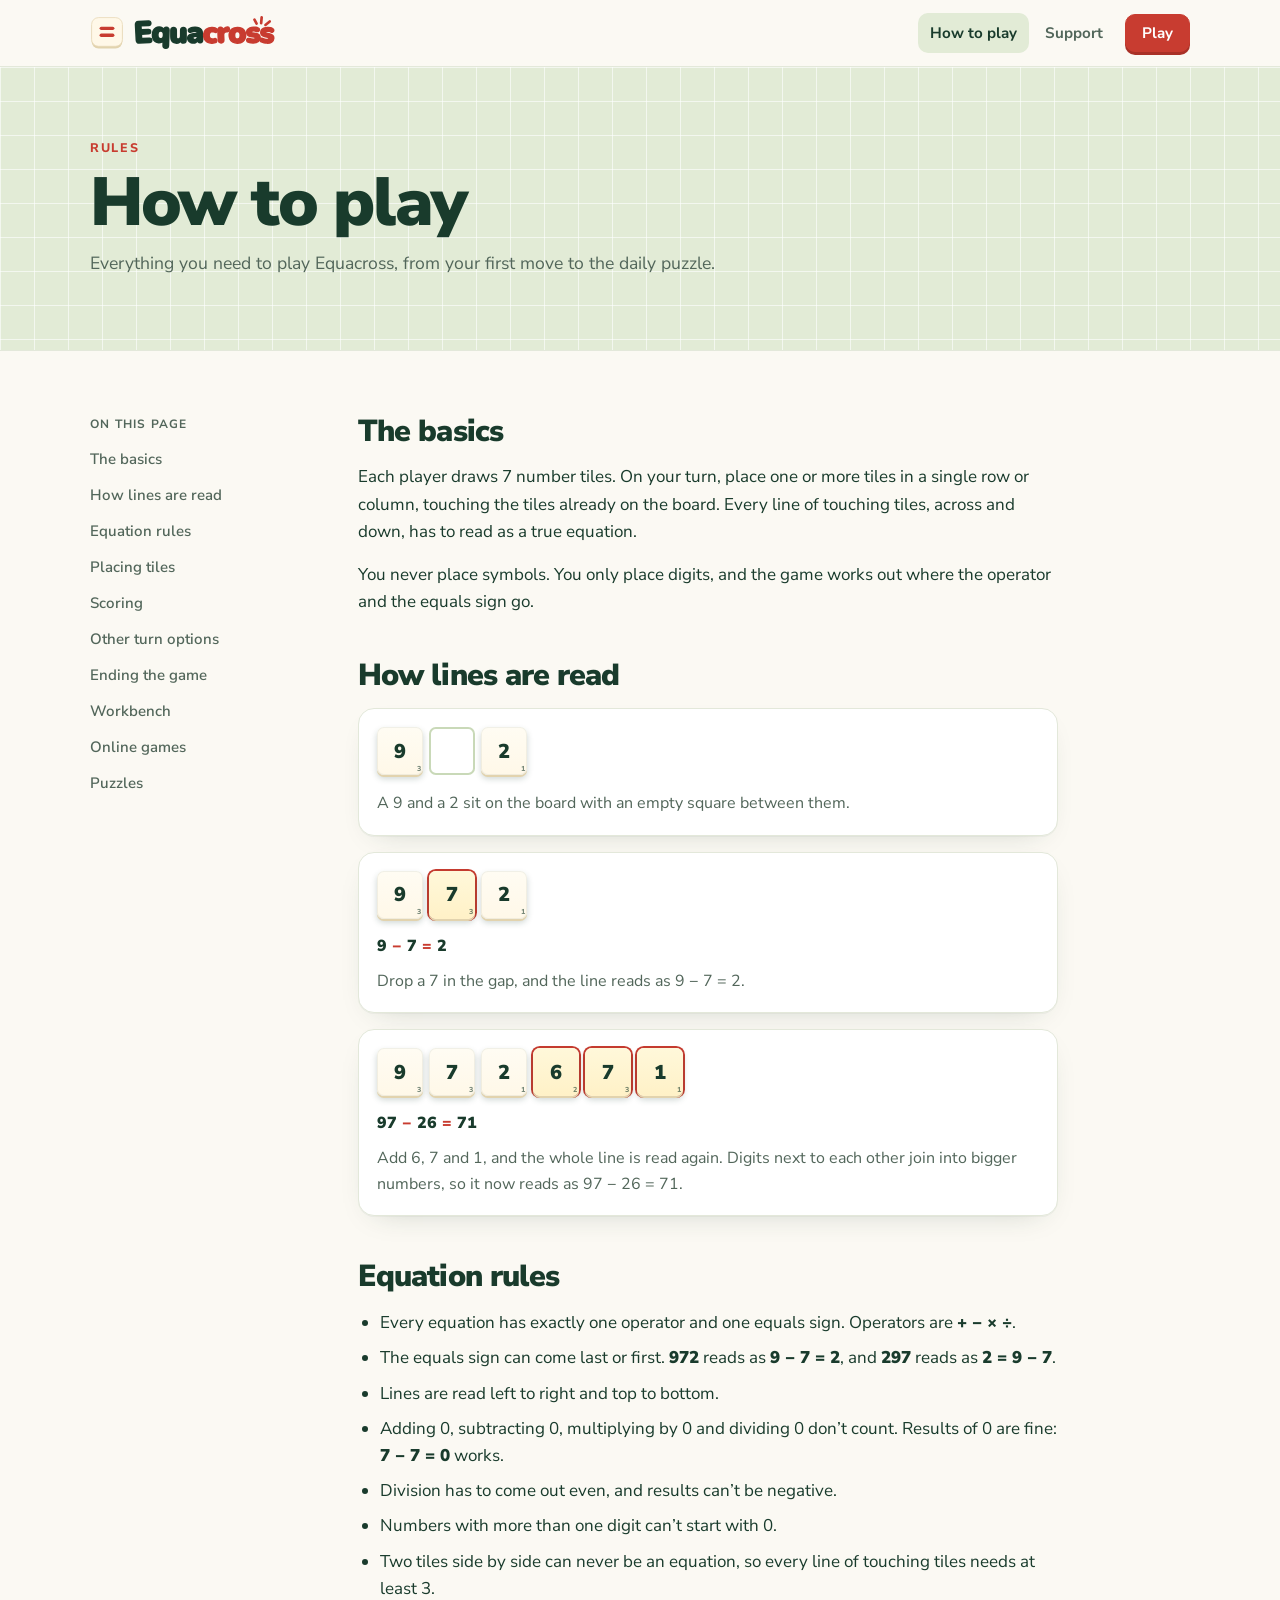
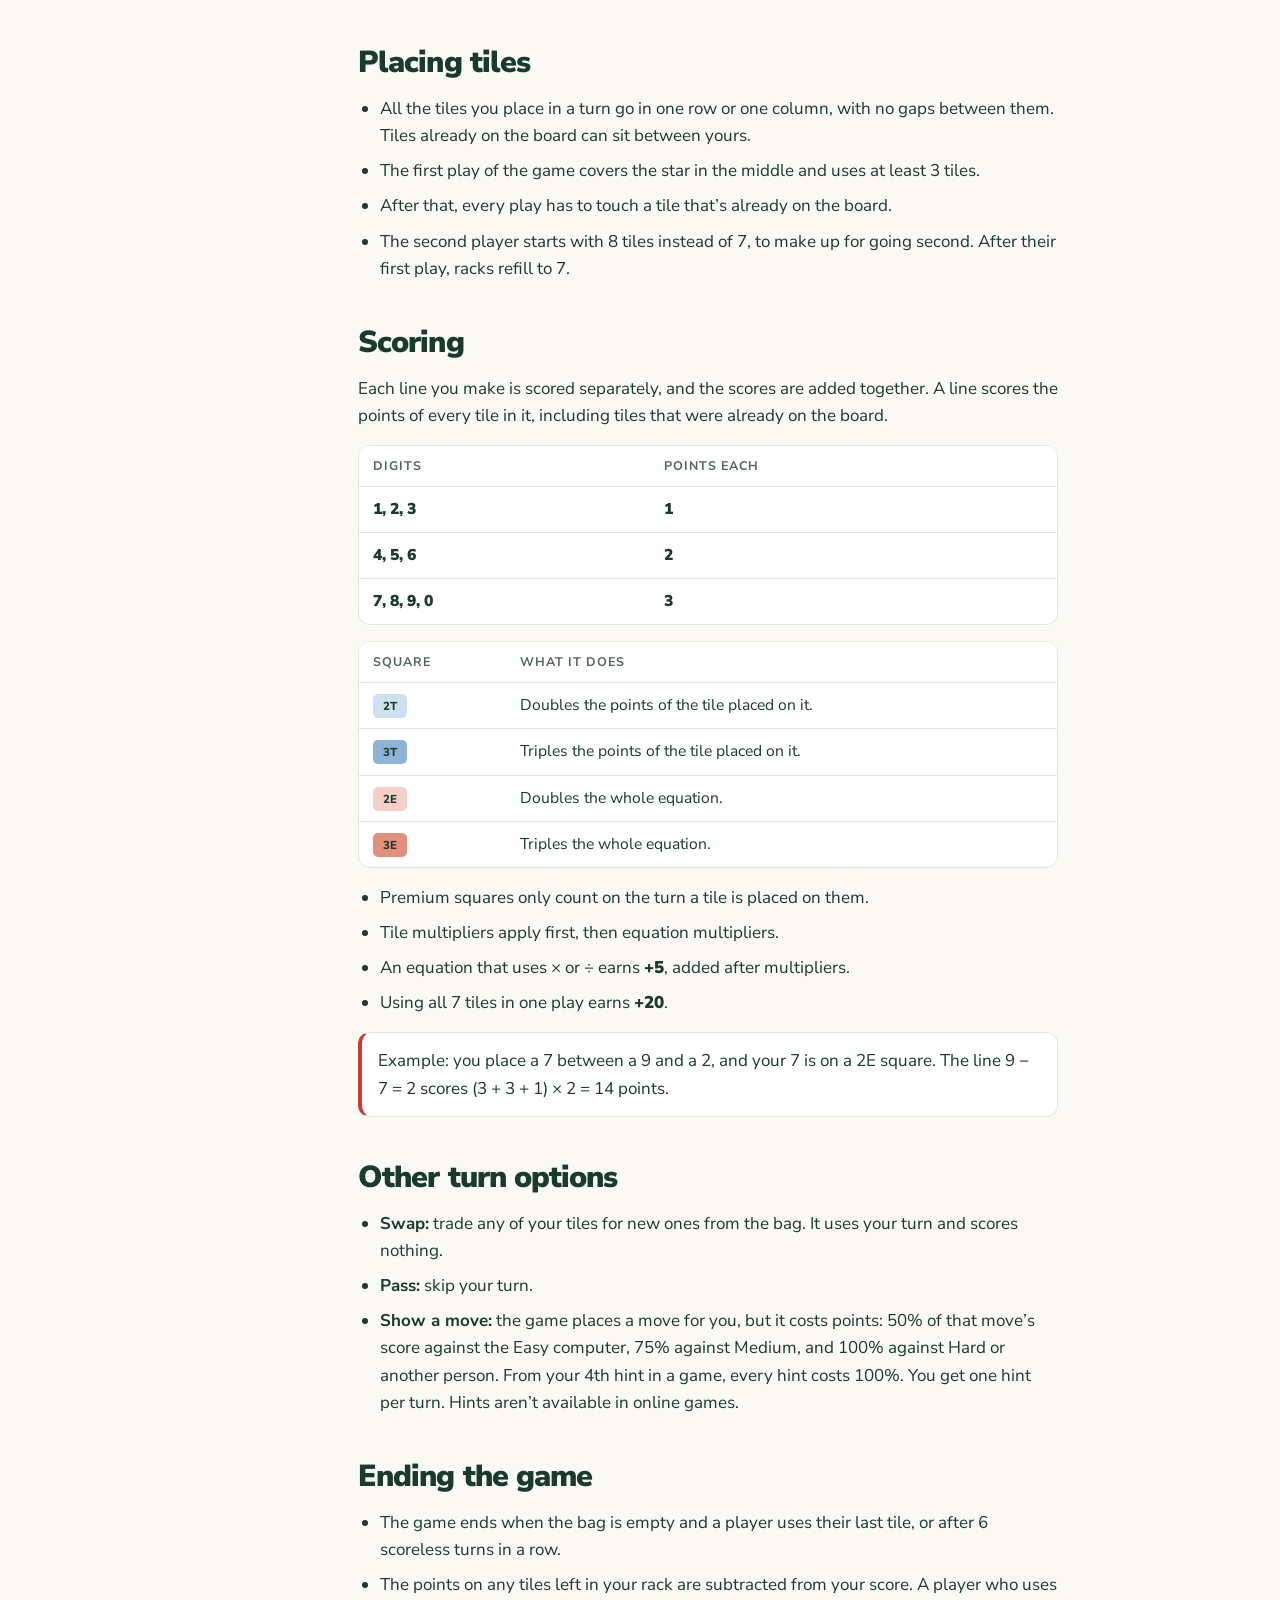
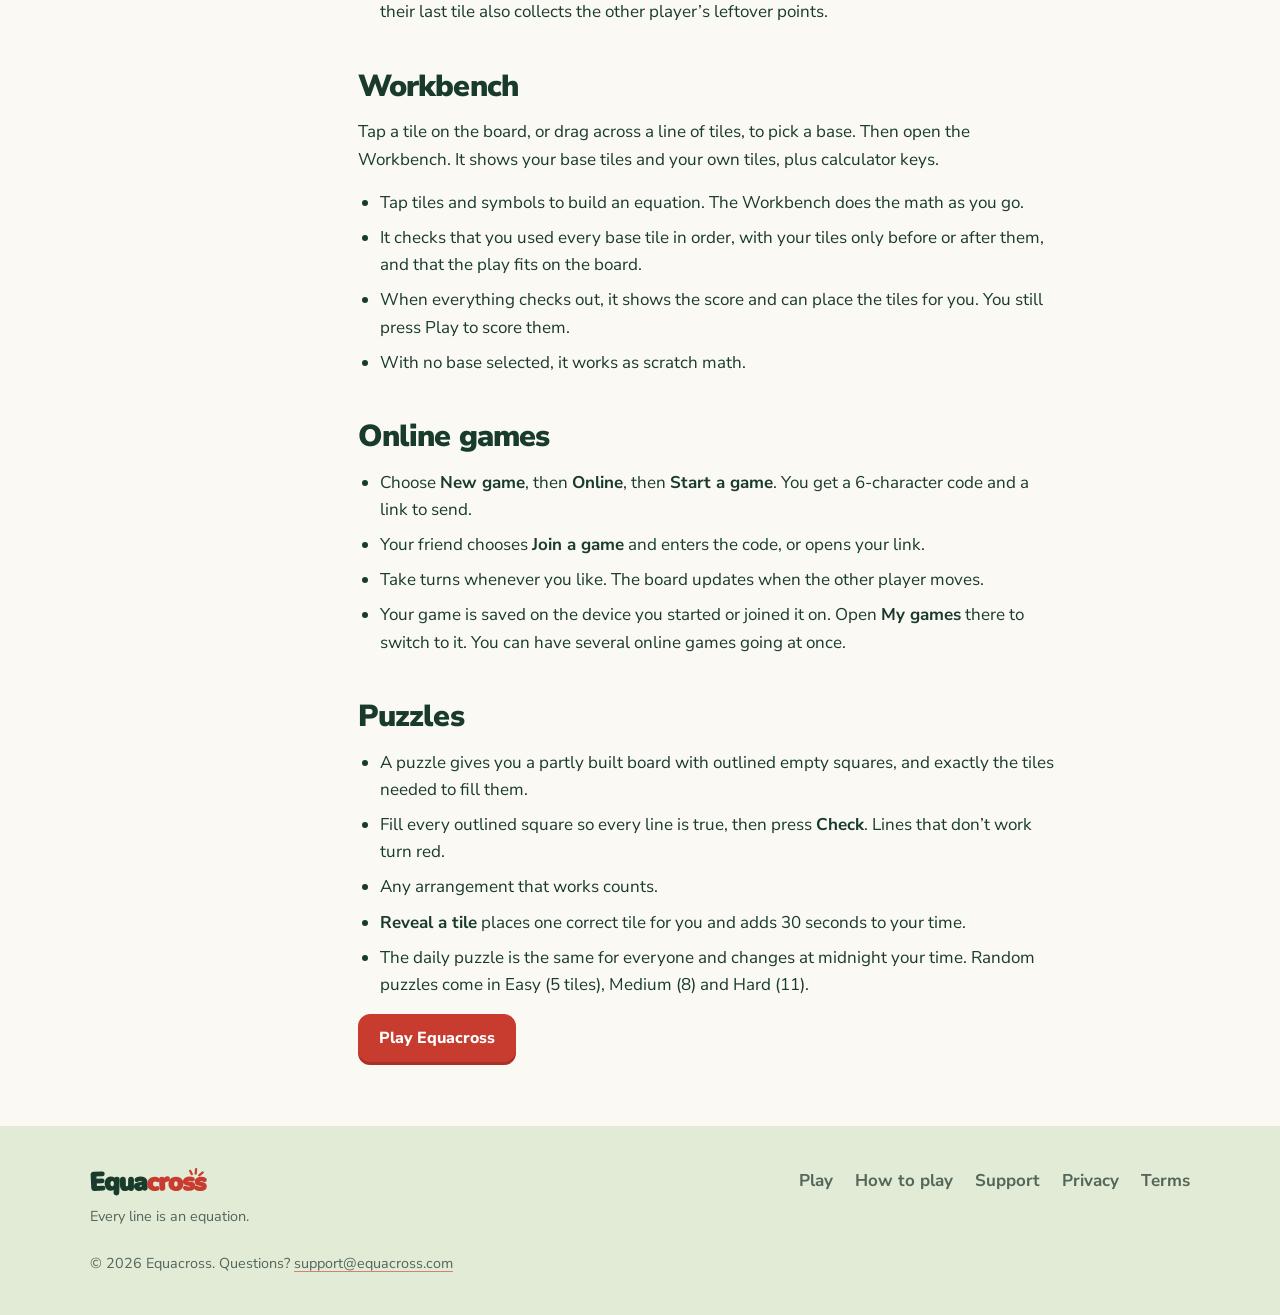
==== commit 7a6935b9: "Implement approved Equacross mockup: kit logo and icons, new hero, game UI - Wordmark rebuilt as out" ====
--- a/how-to-play/index.html
+++ b/how-to-play/index.html
@@ -20,13 +20,14 @@
 <link rel="apple-touch-icon" href="../assets/brand/apple-touch-icon.png">
 <link rel="manifest" href="../site.webmanifest">
 <link rel="preload" href="../assets/fonts/nunito-sans-latin-900-normal.woff2" as="font" type="font/woff2" crossorigin>
+<link rel="preload" href="../assets/fonts/nunito-sans-latin-400-normal.woff2" as="font" type="font/woff2" crossorigin>
 <link rel="stylesheet" href="../assets/site.css">
 </head>
 <body data-page="how">
 <a class="skip" href="#main">Skip to content</a>
 <header class="site-head">
   <div class="wrap">
-    <a class="brand" href="../" aria-label="Equacross home"><img class="logo-light" src="../assets/brand/logo-wordmark.svg" alt="Equacross" width="138" height="34"><img class="logo-dark" src="../assets/brand/logo-wordmark-on-dark.svg" alt="Equacross" width="138" height="34"></a>
+    <a class="brand" href="../" aria-label="Equacross home"><img class="brand-mark" src="../assets/brand/nav-mark.svg" alt="" width="34" height="34"><img class="logo-light" src="../assets/brand/logo-wordmark.svg" alt="Equacross" width="134" height="34"><img class="logo-dark" src="../assets/brand/logo-wordmark-on-dark.svg" alt="Equacross" width="134" height="34"></a>
     <nav class="nav" aria-label="Main"><a class="hide-sm" href="../how-to-play/" aria-current="page">How to play</a><a class="" href="../support/">Support</a><a class="btn primary" href="../play/">Play</a></nav>
   </div>
 </header>
@@ -152,7 +153,7 @@
 <footer class="site-foot">
   <div class="wrap">
     <div style="display:flex;flex-direction:column;gap:8px">
-      <a class="brand" href="../" aria-label="Equacross home"><img class="logo-light" src="../assets/brand/logo-wordmark.svg" alt="Equacross" width="122" height="30"><img class="logo-dark" src="../assets/brand/logo-wordmark-on-dark.svg" alt="Equacross" width="122" height="30"></a>
+      <a class="brand" href="../" aria-label="Equacross home"><img class="logo-light" src="../assets/brand/logo-wordmark.svg" alt="Equacross" width="118" height="30"><img class="logo-dark" src="../assets/brand/logo-wordmark-on-dark.svg" alt="Equacross" width="118" height="30"></a>
       <p class="fine">Every line is an equation.</p>
     </div>
     <nav class="foot-links" aria-label="Footer">
--- a/assets/site.css
+++ b/assets/site.css
@@ -4,8 +4,6 @@
 @font-face { font-family: "Nunito Sans"; font-weight: 700; font-display: swap; src: url(fonts/nunito-sans-latin-700-normal.woff2) format("woff2"); }
 @font-face { font-family: "Nunito Sans"; font-weight: 800; font-display: swap; src: url(fonts/nunito-sans-latin-800-normal.woff2) format("woff2"); }
 @font-face { font-family: "Nunito Sans"; font-weight: 900; font-display: swap; src: url(fonts/nunito-sans-latin-900-normal.woff2) format("woff2"); }
-@font-face { font-family: "Fredoka"; font-weight: 600; font-display: swap; src: url(fonts/fredoka-latin-600-normal.woff2) format("woff2"); }
-@font-face { font-family: "Fredoka"; font-weight: 700; font-display: swap; src: url(fonts/fredoka-latin-700-normal.woff2) format("woff2"); }
 
 :root {
   /* palette (brand guide) */
@@ -15,7 +13,7 @@
   --bg: #FBF9F3; --card: #FFFFFF; --line: #E3E8DA; --ink: #193B2C; --muted: #52665A;
   --tile: #FFF8E8; --tile-edge: #E2D3AE; --tile-ink: #193B2C; --tile-new: #FFF1C7;
   --ok: #2E7D4F;
-  --f-head: "Fredoka", "Nunito Sans", system-ui, sans-serif;
+  --f-head: "Nunito Sans", system-ui, -apple-system, "Segoe UI", sans-serif;
   --f-body: "Nunito Sans", system-ui, -apple-system, "Segoe UI", sans-serif;
   --r-sm: 10px; --r-md: 16px; --r-lg: 22px;
   --sh-card: 0 1px 0 rgba(25, 59, 44, .04), 0 10px 30px -18px rgba(25, 59, 44, .28);
@@ -54,12 +52,13 @@
 .site-head { position: sticky; top: 0; z-index: 10; background: color-mix(in srgb, var(--bg) 90%, transparent); backdrop-filter: blur(10px); -webkit-backdrop-filter: blur(10px); border-bottom: 1px solid var(--line); padding-top: env(safe-area-inset-top, 0px); }
 .site-head .wrap { display: flex; align-items: center; justify-content: space-between; gap: 16px; min-height: 66px; }
 .brand { display: inline-flex; align-items: center; gap: 10px; text-decoration: none; flex-shrink: 0; }
-.brand img { height: 34px; width: auto; }
+.brand img { height: 36px; width: auto; }
+.brand .brand-mark { height: 34px; }
 .site-foot .brand img { height: 30px; }
 .nav { display: flex; align-items: center; gap: 4px; flex-wrap: wrap; justify-content: flex-end; }
 .nav a { text-decoration: none; font-weight: 700; font-size: .95rem; padding: 8px 12px; border-radius: 10px; color: var(--muted); }
 .nav a:hover, .nav a[aria-current="page"] { color: var(--ink); background: var(--sage); }
-@media (max-width: 640px) { .nav .hide-sm { display: none; } .brand img { height: 28px; } }
+@media (max-width: 640px) { .nav .hide-sm { display: none; } .brand img { height: 28px; } .brand .brand-mark { height: 28px; } }
 
 /* buttons */
 .btn { display: inline-flex; align-items: center; justify-content: center; gap: 8px; font: 800 1rem var(--f-body); text-decoration: none; padding: 12px 20px; border-radius: 12px; border: 1px solid var(--line); background: var(--card); color: var(--ink); cursor: pointer; transition: transform .12s, box-shadow .12s, filter .12s; box-shadow: 0 2px 0 var(--line); }
@@ -75,10 +74,11 @@
 .soon::before { content: ""; width: 8px; height: 8px; border-radius: 50%; background: var(--ok); }
 
 /* type */
-h1, h2, h3 { font-family: var(--f-head); color: var(--forest-ink); text-wrap: balance; margin: 0; line-height: 1.08; letter-spacing: -.01em; }
-h1 { font-weight: 700; font-size: clamp(2.6rem, 6.4vw, 4.6rem); line-height: 1.02; }
-h2 { font-weight: 700; font-size: clamp(1.8rem, 4vw, 2.6rem); }
-h3 { font-weight: 600; font-size: 1.3rem; line-height: 1.2; }
+/* type scale: hero 40-68px, section 30-42px, card 18-20px, body 17px */
+h1, h2, h3 { font-family: var(--f-head); color: var(--forest-ink); text-wrap: balance; margin: 0; line-height: 1.08; }
+h1 { font-weight: 900; font-size: clamp(2.5rem, 5.6vw, 4.25rem); line-height: 1.02; letter-spacing: -.035em; }
+h2 { font-weight: 900; font-size: clamp(1.85rem, 3.6vw, 2.6rem); letter-spacing: -.03em; }
+h3 { font-weight: 800; font-size: clamp(1.1rem, 1.6vw, 1.25rem); line-height: 1.25; letter-spacing: -.01em; }
 p { margin: 0; }
 .lede { font-size: clamp(1.1rem, 2.2vw, 1.28rem); color: var(--muted); max-width: 34ch; }
 .eyebrow { font: 800 .78rem var(--f-body); text-transform: uppercase; letter-spacing: .14em; color: var(--coral); }
@@ -94,28 +94,31 @@
 
 /* hero */
 .hero { position: relative; overflow: hidden; border-bottom: 1px solid var(--line); background-color: var(--sage); background-image: linear-gradient(var(--sage-line) 1.5px, transparent 1.5px), linear-gradient(90deg, var(--sage-line) 1.5px, transparent 1.5px); background-size: 34px 34px; background-position: -1px -1px; }
-@media (prefers-color-scheme: light) { .hero { background-image: linear-gradient(rgba(255,255,255,.75) 1.5px, transparent 1.5px), linear-gradient(90deg, rgba(255,255,255,.75) 1.5px, transparent 1.5px); } }
+@media (prefers-color-scheme: light) { .hero { background-color: #E6EEDB; background-image: linear-gradient(rgba(25,59,44,.055) 1px, transparent 1px), linear-gradient(90deg, rgba(25,59,44,.055) 1px, transparent 1px); background-size: 30px 30px; } }
 .hero .wrap { display: grid; grid-template-columns: minmax(0, 1.1fr) minmax(0, 1fr); gap: 40px; align-items: center; padding-block: clamp(44px, 8vw, 96px); }
-@media (max-width: 860px) { .hero .wrap { grid-template-columns: minmax(0, 1fr); gap: 32px; } .hero-art { width: min(100%, 360px); } }
+@media (max-width: 860px) { .hero .wrap { grid-template-columns: minmax(0, 1fr); gap: 28px; } .hero-art { justify-self: center; width: min(88%, 340px); } }
 .hero-copy { display: flex; flex-direction: column; gap: 22px; }
+.hero .lede { max-width: 44ch; }
 .cta-row { display: flex; flex-wrap: wrap; gap: 14px 20px; align-items: center; margin-top: 4px; }
 
-.hero-art { margin: 0; position: relative; justify-self: center; width: min(100%, 440px); aspect-ratio: 1 / .92; }
-.hero-board { position: absolute; inset: 6% 4% 14% 4%; display: grid; grid-template-columns: repeat(5, 1fr); grid-template-rows: repeat(5, 1fr); gap: 5px; padding: 12px; background: #A9C79B; border-radius: 22px; transform: rotate(-4deg); box-shadow: 0 30px 50px -30px rgba(25, 59, 44, .55); }
-.hero-board i { border-radius: 7px; background: rgba(255, 255, 255, .5); }
-.hero-board i.cc { background: color-mix(in srgb, var(--coral) 70%, #fff); }
-.hero-board i.cb { background: var(--blue); }
-@media (prefers-color-scheme: dark) { .hero-board { background: #2E4A39; } .hero-board i { background: rgba(255,255,255,.08); } }
-.hero-tiles { position: absolute; left: 0; right: 0; top: 30%; display: flex; justify-content: center; gap: 4%; }
-.ht { width: 25%; aspect-ratio: 1; border-radius: 16%; display: grid; place-items: center; font: 900 clamp(2.6rem, 9vw, 4.4rem)/1 var(--f-body); color: var(--tile-ink); background: linear-gradient(180deg, #FFFDF6, var(--cream)); box-shadow: 0 7px 0 var(--tile-edge), 0 14px 22px -6px rgba(25, 59, 44, .4); animation: settle .6s cubic-bezier(.2, .9, .3, 1.25) both; }
-.ht1 { transform: rotate(-8deg) translateY(6%); }
-.ht2 { transform: rotate(3deg) translateY(-6%); animation-delay: .08s; }
-.ht3 { transform: rotate(-3deg) translateY(4%); animation-delay: .16s; }
-@keyframes settle { from { opacity: 0; translate: 0 -30px; } to { opacity: 1; translate: 0 0; } }
-.hero-tiles .spark { position: absolute; width: 16%; right: 5%; top: -24%; }
-.hero-read { position: absolute; left: 50%; bottom: 0; transform: translateX(-50%); display: flex; align-items: center; gap: 12px; white-space: nowrap; background: var(--card); border: 1px solid var(--line); border-radius: 999px; padding: 8px 18px; box-shadow: var(--sh-card); }
-.hero-read .num { font-size: 1.35rem; color: var(--forest-ink); }
-.hero-read .ok { color: var(--ok); font-weight: 800; font-size: .9rem; }
+/* hero illustration: a flat sage board with three big raised tiles stepping down it */
+.hero-art { margin: 0; position: relative; justify-self: end; width: min(100%, 480px); aspect-ratio: 1.08 / 1; }
+.hero-board { position: absolute; left: 13%; right: 0; top: 0; bottom: 0; display: grid; grid-template-columns: repeat(5, 1fr); grid-template-rows: repeat(5, 1fr); gap: 2px; padding: 0; background: #D3E2C6; border-radius: 26px; overflow: hidden; box-shadow: 0 1px 0 rgba(255,255,255,.6) inset, 0 30px 60px -36px rgba(25, 59, 44, .5); }
+.hero-board i { background: #E9F0E0; }
+.hero-board i.cm { background: #C7DCB8; }
+.hero-board i.cb { background: #9FC3E0; }
+.hero-board i.cc { background: #EB8E80; }
+@media (prefers-color-scheme: dark) { .hero-board { background: #1E3227; } .hero-board i { background: #284034; } .hero-board i.cm { background: #2F4A3B; } .hero-board i.cb { background: #4E7593; } .hero-board i.cc { background: #9A4A40; } }
+.ht { position: absolute; width: 33%; aspect-ratio: 1; border-radius: 17%; display: grid; place-items: center; font: 900 clamp(4rem, 11vw, 6.6rem)/1 var(--f-body); color: var(--forest); letter-spacing: 0;
+  background: linear-gradient(160deg, #FFFEF8 0%, #FFF8E8 55%, #F6ECD3 100%);
+  box-shadow: inset 0 2px 0 rgba(255,255,255,.9), inset 0 -3px 0 rgba(201, 182, 135, .35), 0 9px 0 #D9C79A, 0 10px 0 #C9B587, 0 24px 30px -10px rgba(25, 59, 44, .45);
+  animation: settle .6s cubic-bezier(.2, .9, .3, 1.2) both; }
+.ht1 { left: 3.5%; top: 18.5%; rotate: -11deg; }
+.ht2 { left: 33.5%; top: 39%; rotate: 7deg; animation-delay: .07s; }
+.ht3 { left: 63%; top: 52%; rotate: -5deg; animation-delay: .14s; }
+@keyframes settle { from { opacity: 0; translate: 0 -24px; } to { opacity: 1; translate: 0 0; } }
+.hero-art .spark { position: absolute; width: 21%; left: 45%; top: 11%; rotate: 2deg; z-index: 1; }
+@media (max-width: 520px) { .ht { font-size: clamp(3.4rem, 17vw, 5.2rem); } }
 
 /* feature cards */
 .features { background: var(--bg); }
@@ -148,9 +151,17 @@
 
 .modes { display: grid; grid-template-columns: repeat(2, minmax(0, 1fr)); gap: 16px; }
 @media (max-width: 720px) { .modes { grid-template-columns: minmax(0, 1fr); } }
-.mode { background: var(--card); border: 1px solid var(--line); border-radius: var(--r-md); padding: 24px; display: flex; flex-direction: column; gap: 10px; min-width: 0; box-shadow: var(--sh-card); }
-.mode p { color: var(--muted); }
-.mode .tag { align-self: flex-start; font: 800 .72rem var(--f-body); text-transform: uppercase; letter-spacing: .1em; color: var(--coral); background: var(--coral-soft); padding: 4px 10px; border-radius: 999px; }
+.mode { background: var(--card); border: 1px solid var(--line); border-radius: var(--r-md); padding: 22px; display: grid; grid-template-columns: 52px minmax(0, 1fr); gap: 16px; align-items: start; min-width: 0; box-shadow: var(--sh-card); }
+.mode-body { display: flex; flex-direction: column; gap: 6px; min-width: 0; }
+.mode-icon { width: 52px; height: 52px; border-radius: 14px; display: grid; place-items: center; background: var(--sage); }
+.mode-icon svg { width: 34px; height: 34px; }
+.mi-trophy, .mi-calendar { background: #FBE3DF; }
+.mi-people { background: #E4EEF7; }
+@media (prefers-color-scheme: dark) { .mode-icon, .mi-trophy, .mi-calendar, .mi-people { background: #1D3026; } }
+.mode p { color: var(--muted); font-size: 1rem; line-height: 1.5; }
+.mode .tag { align-self: flex-start; font: 800 .7rem var(--f-body); text-transform: uppercase; letter-spacing: .1em; color: #A93127; }
+@media (prefers-color-scheme: dark) { .mode .tag { color: #FF9C90; } }
+@media (max-width: 420px) { .mode { grid-template-columns: 44px minmax(0, 1fr); padding: 18px; gap: 12px; } .mode-icon { width: 44px; height: 44px; } .mode-icon svg { width: 28px; height: 28px; } }
 @media (prefers-color-scheme: dark) { .mode .tag { color: #FFB3A9; } }
 .pills { display: flex; gap: 6px; flex-wrap: wrap; margin-top: 4px; }
 .pill { font: 700 .82rem var(--f-body); padding: 4px 10px; border-radius: 999px; background: var(--sage); color: var(--ink); }
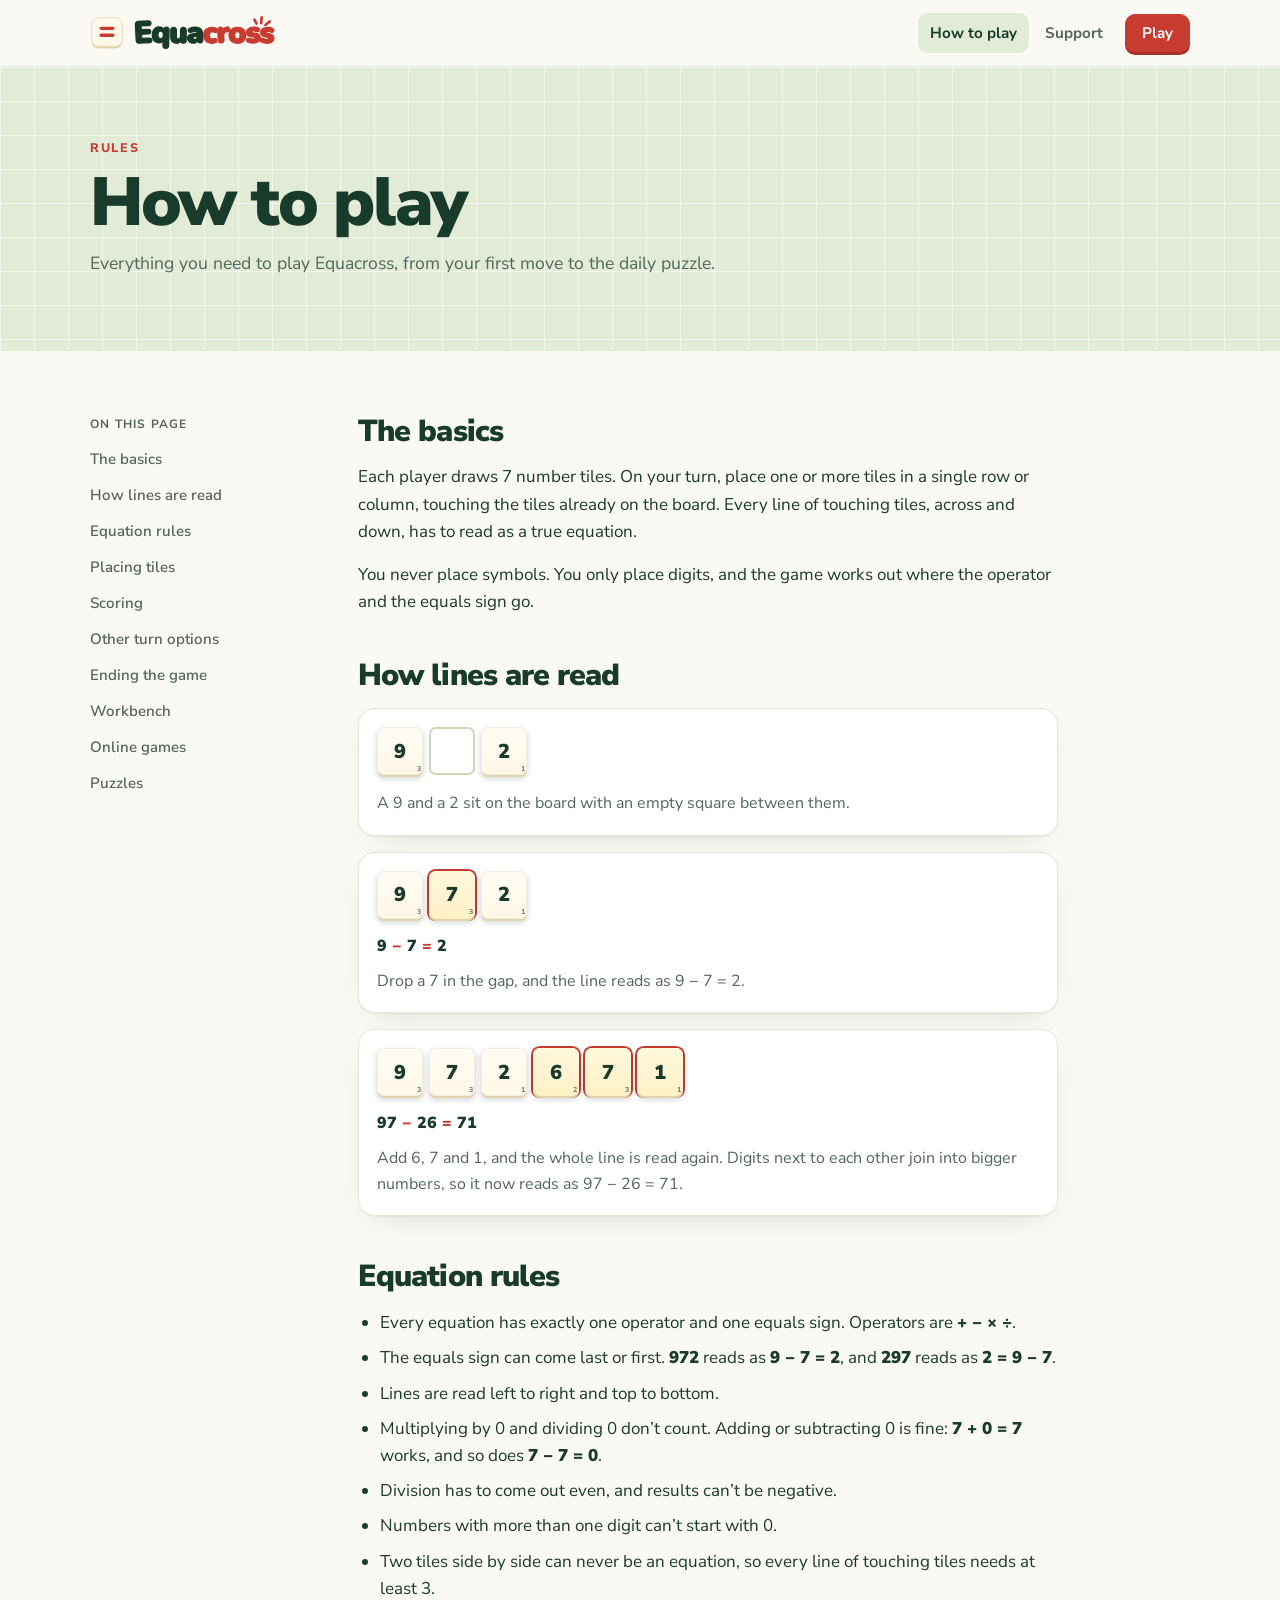
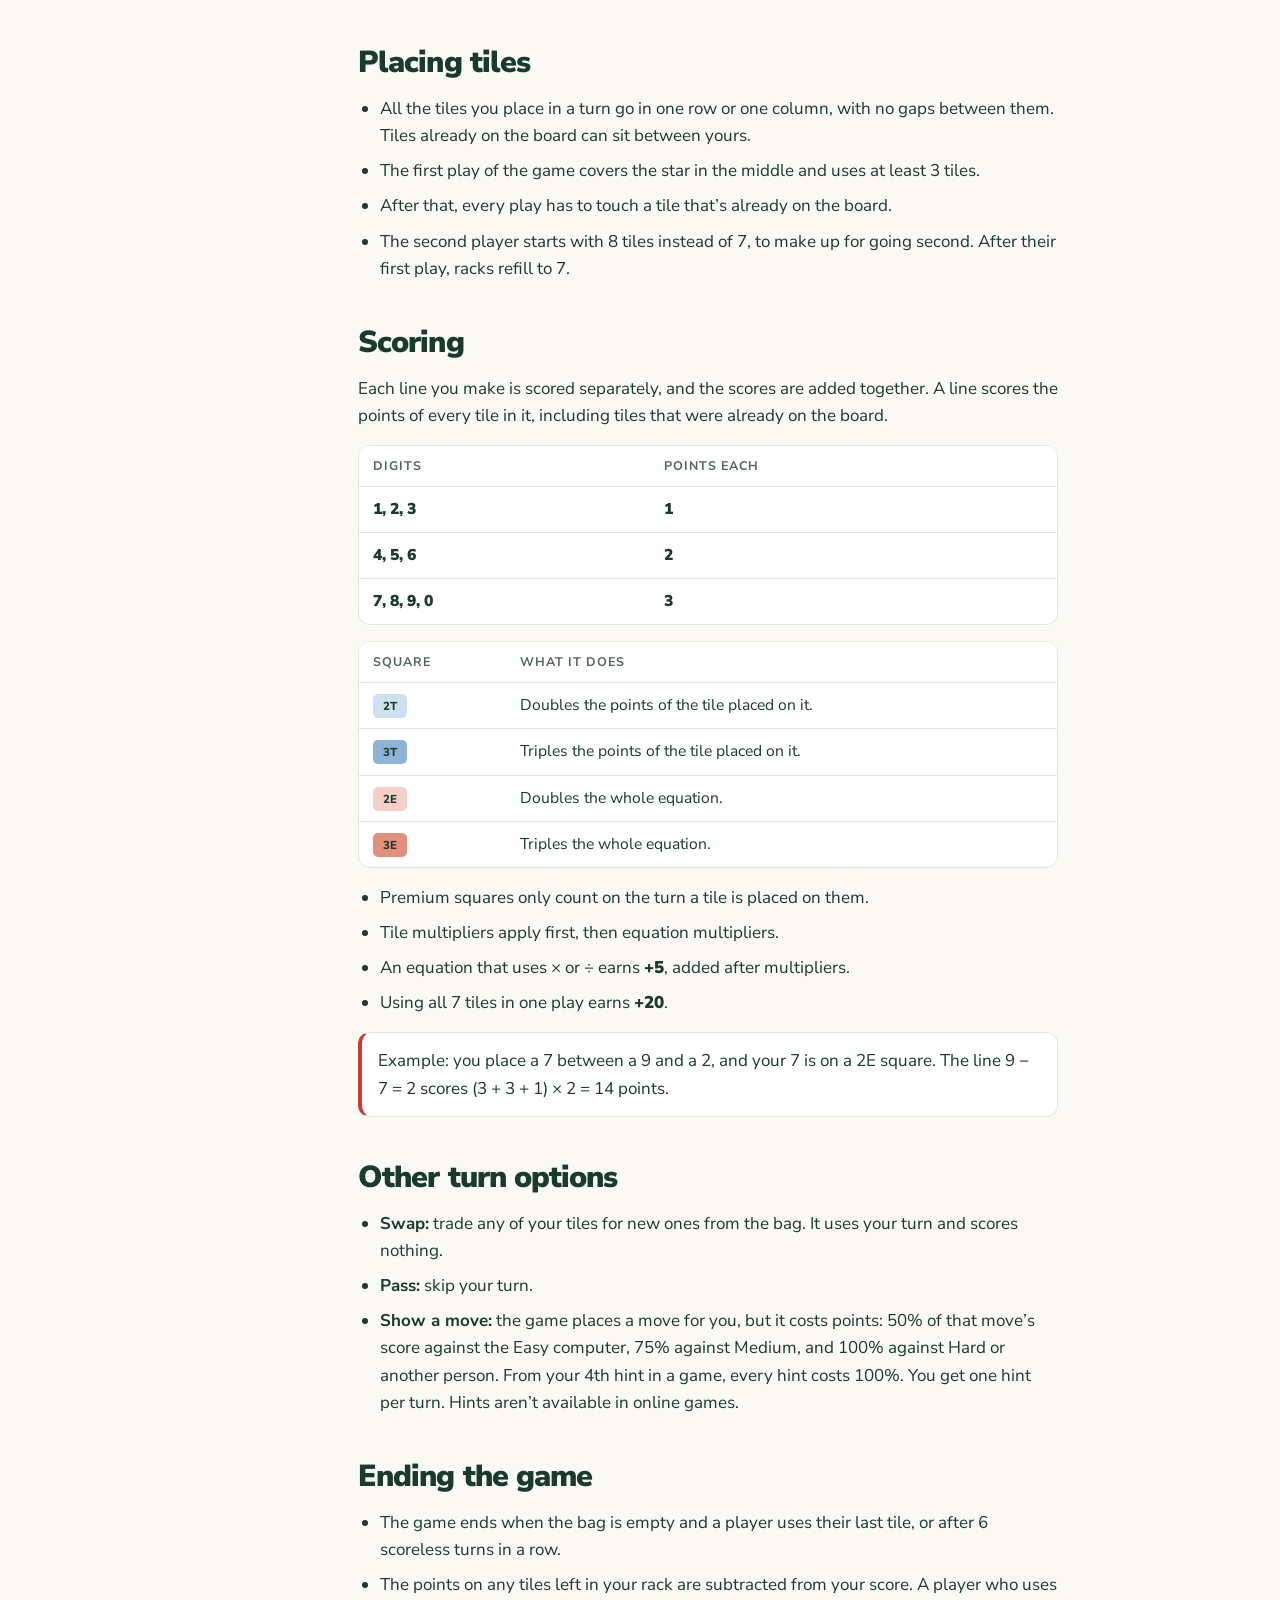
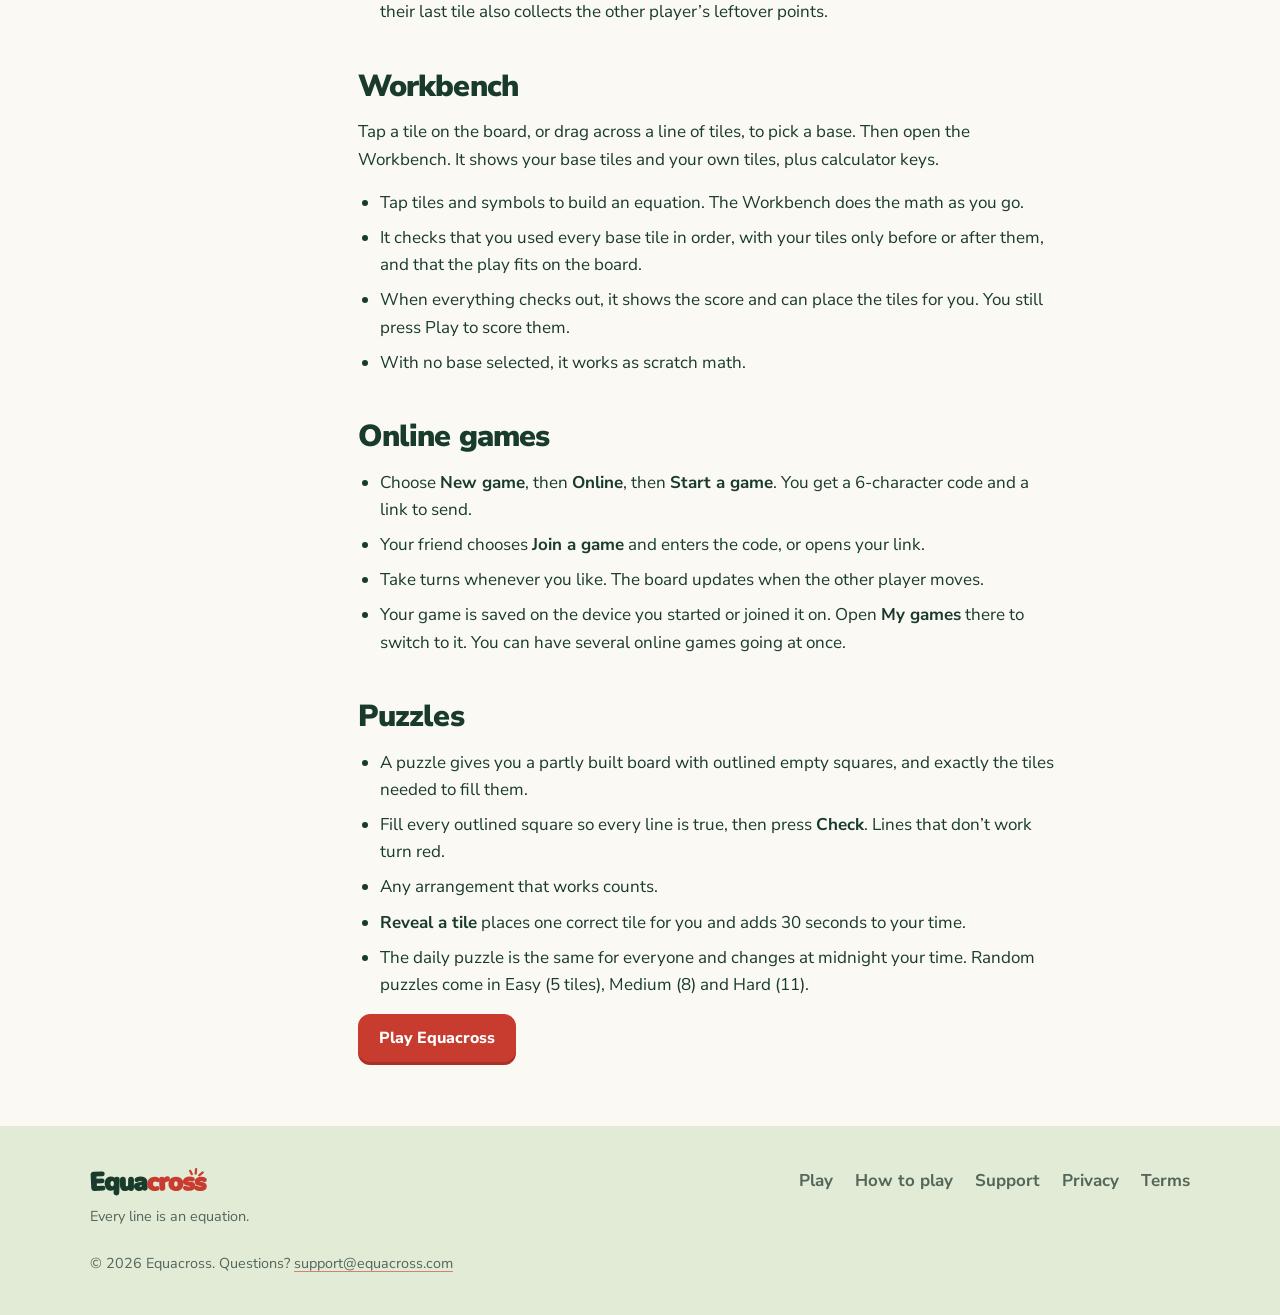
==== commit f6d81880: "Allow adding and subtracting 0 7 + 0 = 7 now counts, like 7 x 1 = 7 already did. Multiplying by 0 an" ====
--- a/how-to-play/index.html
+++ b/how-to-play/index.html
@@ -70,7 +70,7 @@
       <li>Every equation has exactly one operator and one equals sign. Operators are <span class="num">+ − × ÷</span>.</li>
       <li>The equals sign can come last or first. <span class="num">972</span> reads as <span class="num">9 − 7 = 2</span>, and <span class="num">297</span> reads as <span class="num">2 = 9 − 7</span>.</li>
       <li>Lines are read left to right and top to bottom.</li>
-      <li>Adding 0, subtracting 0, multiplying by 0 and dividing 0 don’t count. Results of 0 are fine: <span class="num">7 − 7 = 0</span> works.</li>
+      <li>Multiplying by 0 and dividing 0 don’t count. Adding or subtracting 0 is fine: <span class="num">7 + 0 = 7</span> works, and so does <span class="num">7 − 7 = 0</span>.</li>
       <li>Division has to come out even, and results can’t be negative.</li>
       <li>Numbers with more than one digit can’t start with 0.</li>
       <li>Two tiles side by side can never be an equation, so every line of touching tiles needs at least 3.</li>
--- a/assets/site.css
+++ b/assets/site.css
@@ -95,40 +95,41 @@
 /* hero */
 .hero { position: relative; overflow: hidden; border-bottom: 1px solid var(--line); background-color: var(--sage); background-image: linear-gradient(var(--sage-line) 1.5px, transparent 1.5px), linear-gradient(90deg, var(--sage-line) 1.5px, transparent 1.5px); background-size: 34px 34px; background-position: -1px -1px; }
 @media (prefers-color-scheme: light) { .hero { background-color: #E6EEDB; background-image: linear-gradient(rgba(25,59,44,.055) 1px, transparent 1px), linear-gradient(90deg, rgba(25,59,44,.055) 1px, transparent 1px); background-size: 30px 30px; } }
-.hero .wrap { display: grid; grid-template-columns: minmax(0, 1.1fr) minmax(0, 1fr); gap: 40px; align-items: center; padding-block: clamp(44px, 8vw, 96px); }
-@media (max-width: 860px) { .hero .wrap { grid-template-columns: minmax(0, 1fr); gap: 28px; } .hero-art { justify-self: center; width: min(88%, 340px); } }
+.hero .wrap { display: grid; grid-template-columns: minmax(0, 1fr) minmax(0, 1.05fr); gap: 32px; align-items: center; padding-block: clamp(28px, 4.5vw, 56px); }
+@media (max-width: 860px) { .hero .wrap { grid-template-columns: minmax(0, 1fr); gap: 24px; } .hero-art { justify-self: center; width: min(94%, 380px); } }
 .hero-copy { display: flex; flex-direction: column; gap: 22px; }
 .hero .lede { max-width: 44ch; }
 .cta-row { display: flex; flex-wrap: wrap; gap: 14px 20px; align-items: center; margin-top: 4px; }
 
 /* hero illustration: a flat sage board with three big raised tiles stepping down it */
-.hero-art { margin: 0; position: relative; justify-self: end; width: min(100%, 480px); aspect-ratio: 1.08 / 1; }
-.hero-board { position: absolute; left: 13%; right: 0; top: 0; bottom: 0; display: grid; grid-template-columns: repeat(5, 1fr); grid-template-rows: repeat(5, 1fr); gap: 2px; padding: 0; background: #D3E2C6; border-radius: 26px; overflow: hidden; box-shadow: 0 1px 0 rgba(255,255,255,.6) inset, 0 30px 60px -36px rgba(25, 59, 44, .5); }
-.hero-board i { background: #E9F0E0; }
-.hero-board i.cm { background: #C7DCB8; }
-.hero-board i.cb { background: #9FC3E0; }
-.hero-board i.cc { background: #EB8E80; }
+.hero-art { margin: 0; position: relative; justify-self: end; width: min(100%, 560px); aspect-ratio: 1.12 / 1; filter: drop-shadow(0 26px 40px rgba(25, 59, 44, .22)); }
+.hero-board { position: absolute; left: 12%; right: 0; top: 0; bottom: 0; display: grid; grid-template-columns: repeat(5, 1fr); grid-template-rows: repeat(5, 1fr); gap: 0; background: #B9D4A8; border-radius: 28px; overflow: hidden; box-shadow: inset 0 0 0 1px rgba(25,59,44,.06); }
+.hero-board i { background: #DCEBCF; box-shadow: inset 0 0 0 .5px rgba(25,59,44,.05); }
+.hero-board i.cm { background: #A9CC98; }
+.hero-board i.cb { background: #8DC0EA; }
+.hero-board i.cc { background: #F08C7E; }
 @media (prefers-color-scheme: dark) { .hero-board { background: #1E3227; } .hero-board i { background: #284034; } .hero-board i.cm { background: #2F4A3B; } .hero-board i.cb { background: #4E7593; } .hero-board i.cc { background: #9A4A40; } }
-.ht { position: absolute; width: 33%; aspect-ratio: 1; border-radius: 17%; display: grid; place-items: center; font: 900 clamp(4rem, 11vw, 6.6rem)/1 var(--f-body); color: var(--forest); letter-spacing: 0;
-  background: linear-gradient(160deg, #FFFEF8 0%, #FFF8E8 55%, #F6ECD3 100%);
-  box-shadow: inset 0 2px 0 rgba(255,255,255,.9), inset 0 -3px 0 rgba(201, 182, 135, .35), 0 9px 0 #D9C79A, 0 10px 0 #C9B587, 0 24px 30px -10px rgba(25, 59, 44, .45);
+.ht { position: absolute; width: 36%; aspect-ratio: 1; border-radius: 17%; display: grid; place-items: center; font: 900 clamp(4.2rem, 11.5vw, 7.6rem)/1 var(--f-body); color: var(--forest); letter-spacing: 0;
+  background: linear-gradient(155deg, #FFFFFB 0%, #FFF8E8 50%, #F3E7CB 100%);
+  box-shadow: inset 0 3px 0 rgba(255,255,255,.95), inset 0 -4px 0 rgba(190, 168, 116, .35), inset 3px 0 0 rgba(255,255,255,.5), 0 10px 0 #D6C394, 0 12px 0 #BFA977, 0 22px 26px -6px rgba(25, 59, 44, .45), 0 40px 50px -20px rgba(25, 59, 44, .35);
   animation: settle .6s cubic-bezier(.2, .9, .3, 1.2) both; }
-.ht1 { left: 3.5%; top: 18.5%; rotate: -11deg; }
-.ht2 { left: 33.5%; top: 39%; rotate: 7deg; animation-delay: .07s; }
-.ht3 { left: 63%; top: 52%; rotate: -5deg; animation-delay: .14s; }
+.ht1 { left: 0; top: 16%; rotate: -12deg; }
+.ht2 { left: 31%; top: 37%; rotate: 8deg; animation-delay: .07s; }
+.ht3 { left: 62%; top: 51%; rotate: -6deg; animation-delay: .14s; }
 @keyframes settle { from { opacity: 0; translate: 0 -24px; } to { opacity: 1; translate: 0 0; } }
-.hero-art .spark { position: absolute; width: 21%; left: 45%; top: 11%; rotate: 2deg; z-index: 1; }
-@media (max-width: 520px) { .ht { font-size: clamp(3.4rem, 17vw, 5.2rem); } }
+.hero-art .spark { position: absolute; width: 20%; left: 43%; top: 9%; rotate: 2deg; z-index: 1; }
+@media (max-width: 520px) { .ht { font-size: clamp(3.4rem, 18vw, 5.4rem); } }
 
 /* feature cards */
 .features { background: var(--bg); }
-.feature-row { display: grid; grid-template-columns: repeat(4, minmax(0, 1fr)); gap: 16px; padding-block: clamp(32px, 5vw, 48px); }
+.feature-row { display: grid; grid-template-columns: repeat(4, minmax(0, 1fr)); gap: 18px; padding-block: clamp(20px, 3vw, 32px) clamp(28px, 4vw, 44px); }
 @media (max-width: 900px) { .feature-row { grid-template-columns: repeat(2, minmax(0, 1fr)); } }
-@media (max-width: 420px) { .feature-row { gap: 10px; } .feature { padding: 16px; } }
-.feature { background: var(--card); border: 1px solid var(--line); border-radius: var(--r-md); padding: 20px; display: flex; flex-direction: column; gap: 6px; box-shadow: var(--sh-card); min-width: 0; }
-.feature svg { width: 44px; height: 44px; margin-bottom: 6px; }
-.feature h3 { font-size: 1.15rem; }
-.feature p { color: var(--muted); font-size: .95rem; line-height: 1.45; }
+@media (max-width: 420px) { .feature-row { gap: 10px; } .feature { padding: 18px 10px 16px; } .feature svg { width: 46px; height: 46px; } }
+.feature { background: #FFFEFB; border: 1px solid #E2E6DA; border-radius: 16px; padding: 24px 16px 20px; display: flex; flex-direction: column; align-items: center; text-align: center; gap: 4px; box-shadow: 0 1px 2px rgba(25,59,44,.04), 0 8px 22px -14px rgba(25,59,44,.22); min-width: 0; transition: transform .15s, box-shadow .15s; }
+.feature:hover { transform: translateY(-2px); box-shadow: 0 1px 2px rgba(25,59,44,.04), 0 14px 28px -14px rgba(25,59,44,.3); }
+.feature svg { width: 56px; height: 56px; margin-bottom: 10px; }
+.feature h3 { font-size: 1.12rem; font-weight: 800; letter-spacing: -.01em; }
+.feature p { color: var(--muted); font-size: .95rem; line-height: 1.4; max-width: 24ch; text-wrap: balance; }
 
 /* demo */
 .demo { background: var(--card); border: 1px solid var(--line); border-radius: var(--r-lg); padding: clamp(20px, 4vw, 32px); box-shadow: var(--sh-card); display: flex; flex-direction: column; gap: 18px; min-width: 0; }
@@ -144,7 +145,7 @@
 .demo-steps button[aria-current="true"] { background: var(--coral); }
 
 /* sections */
-.section { padding-block: clamp(52px, 8vw, 96px); }
+.section { padding-block: clamp(40px, 6vw, 72px); }
 .section + .section { border-top: 1px solid var(--line); }
 .section-head { display: flex; flex-direction: column; gap: 12px; margin-bottom: clamp(28px, 5vw, 44px); max-width: 680px; }
 .section-head p { color: var(--muted); font-size: 1.1rem; }
@@ -171,6 +172,7 @@
 .split .copy { display: flex; flex-direction: column; gap: 16px; }
 .split .copy p { color: var(--muted); font-size: 1.08rem; }
 .result { background: var(--card); border: 1px solid var(--line); border-radius: var(--r-md); padding: 24px; font-weight: 800; display: flex; flex-direction: column; gap: 8px; max-width: 360px; box-shadow: var(--sh-card); }
+.result .ex-tag { align-self: flex-start; font: 800 .68rem var(--f-body); text-transform: uppercase; letter-spacing: .1em; color: var(--muted); background: var(--sage); padding: 3px 8px; border-radius: 999px; }
 .result .sq { font-size: 1.6rem; letter-spacing: .1em; }
 .result .meta { color: var(--muted); font-size: .92rem; font-weight: 600; }
 
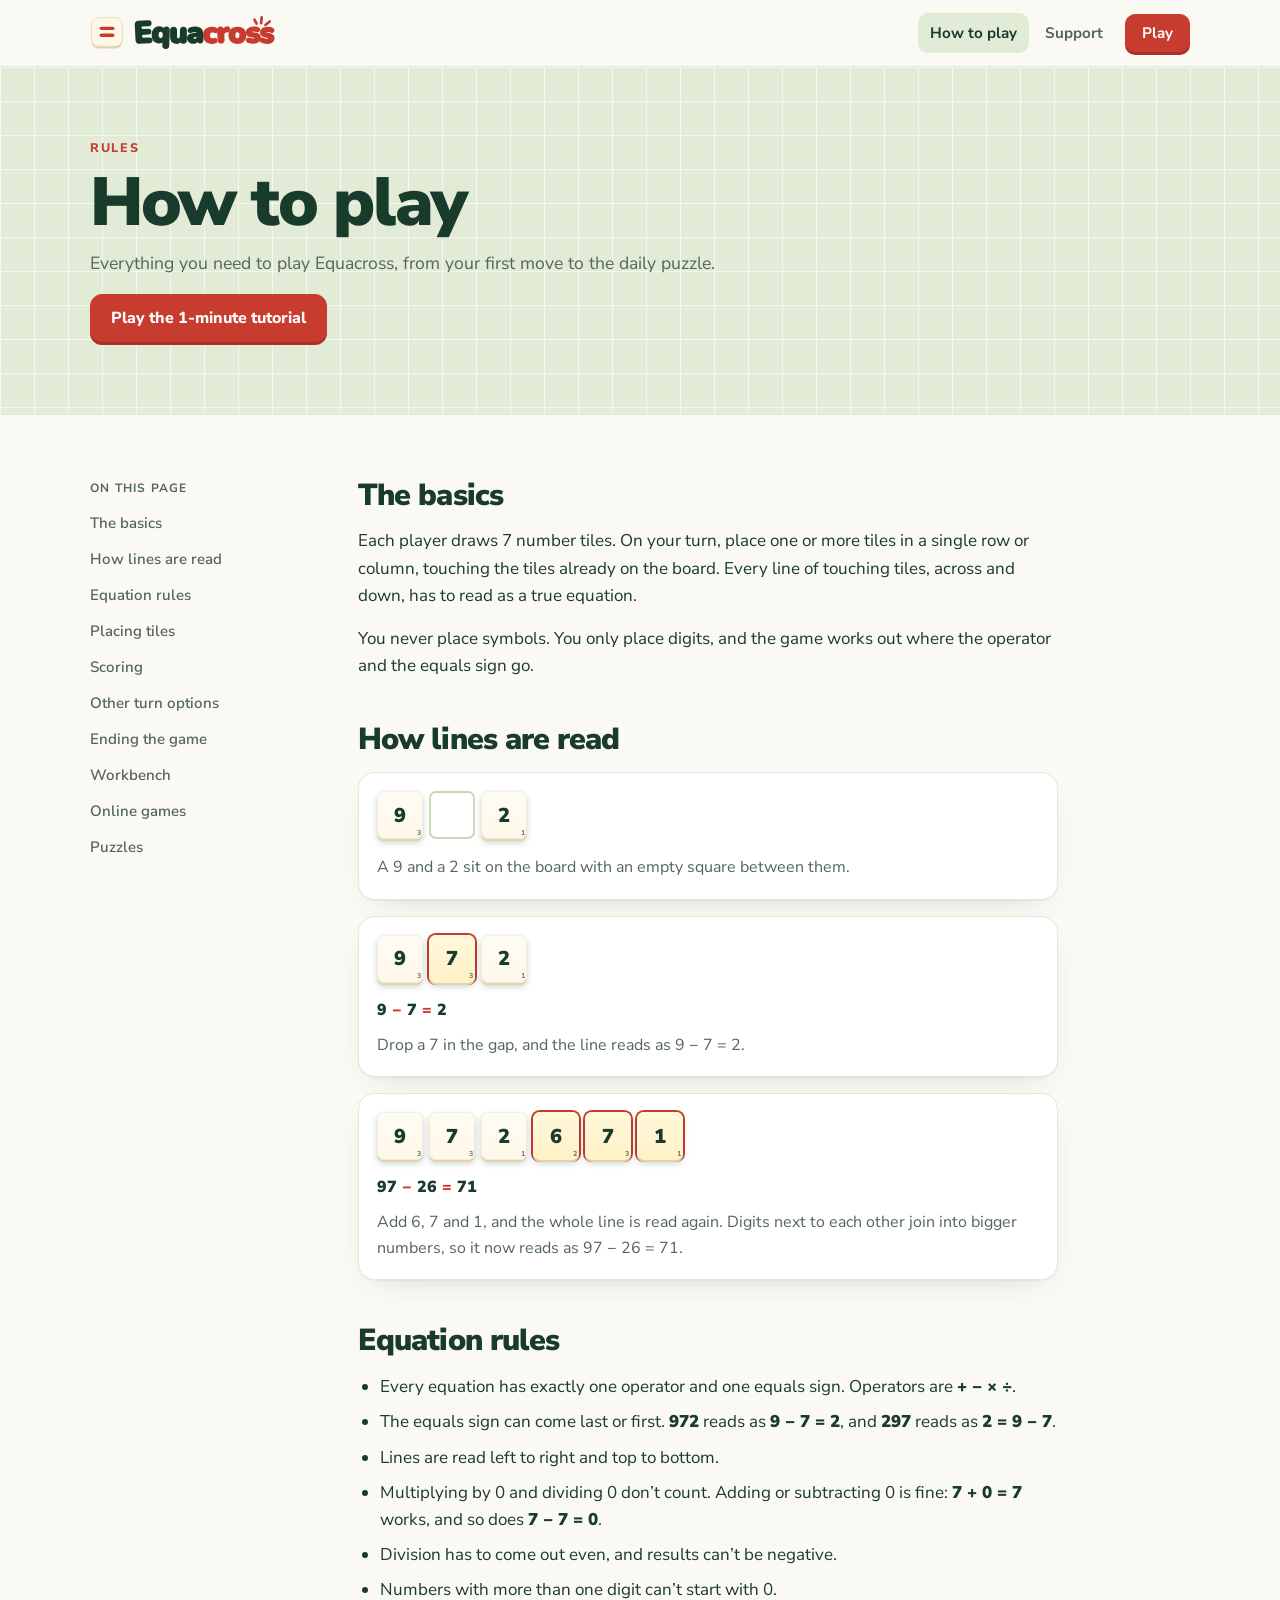
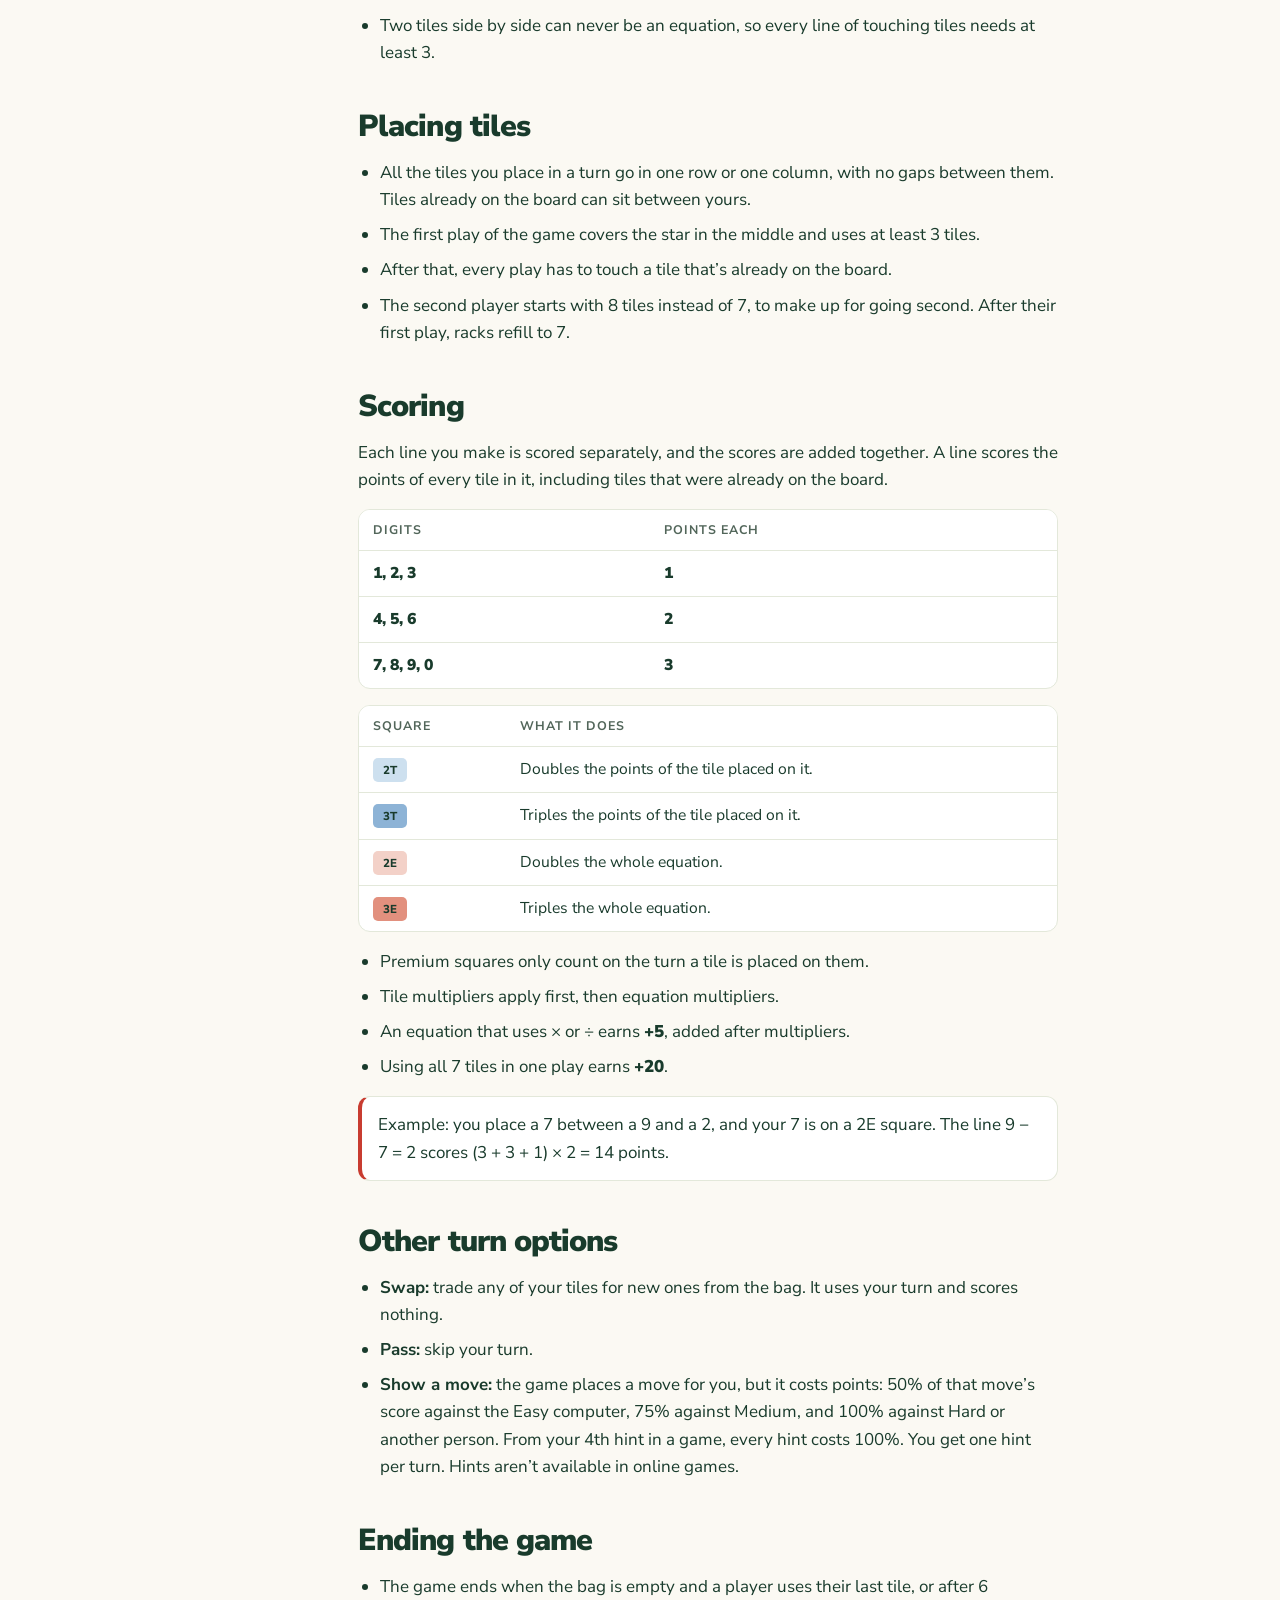
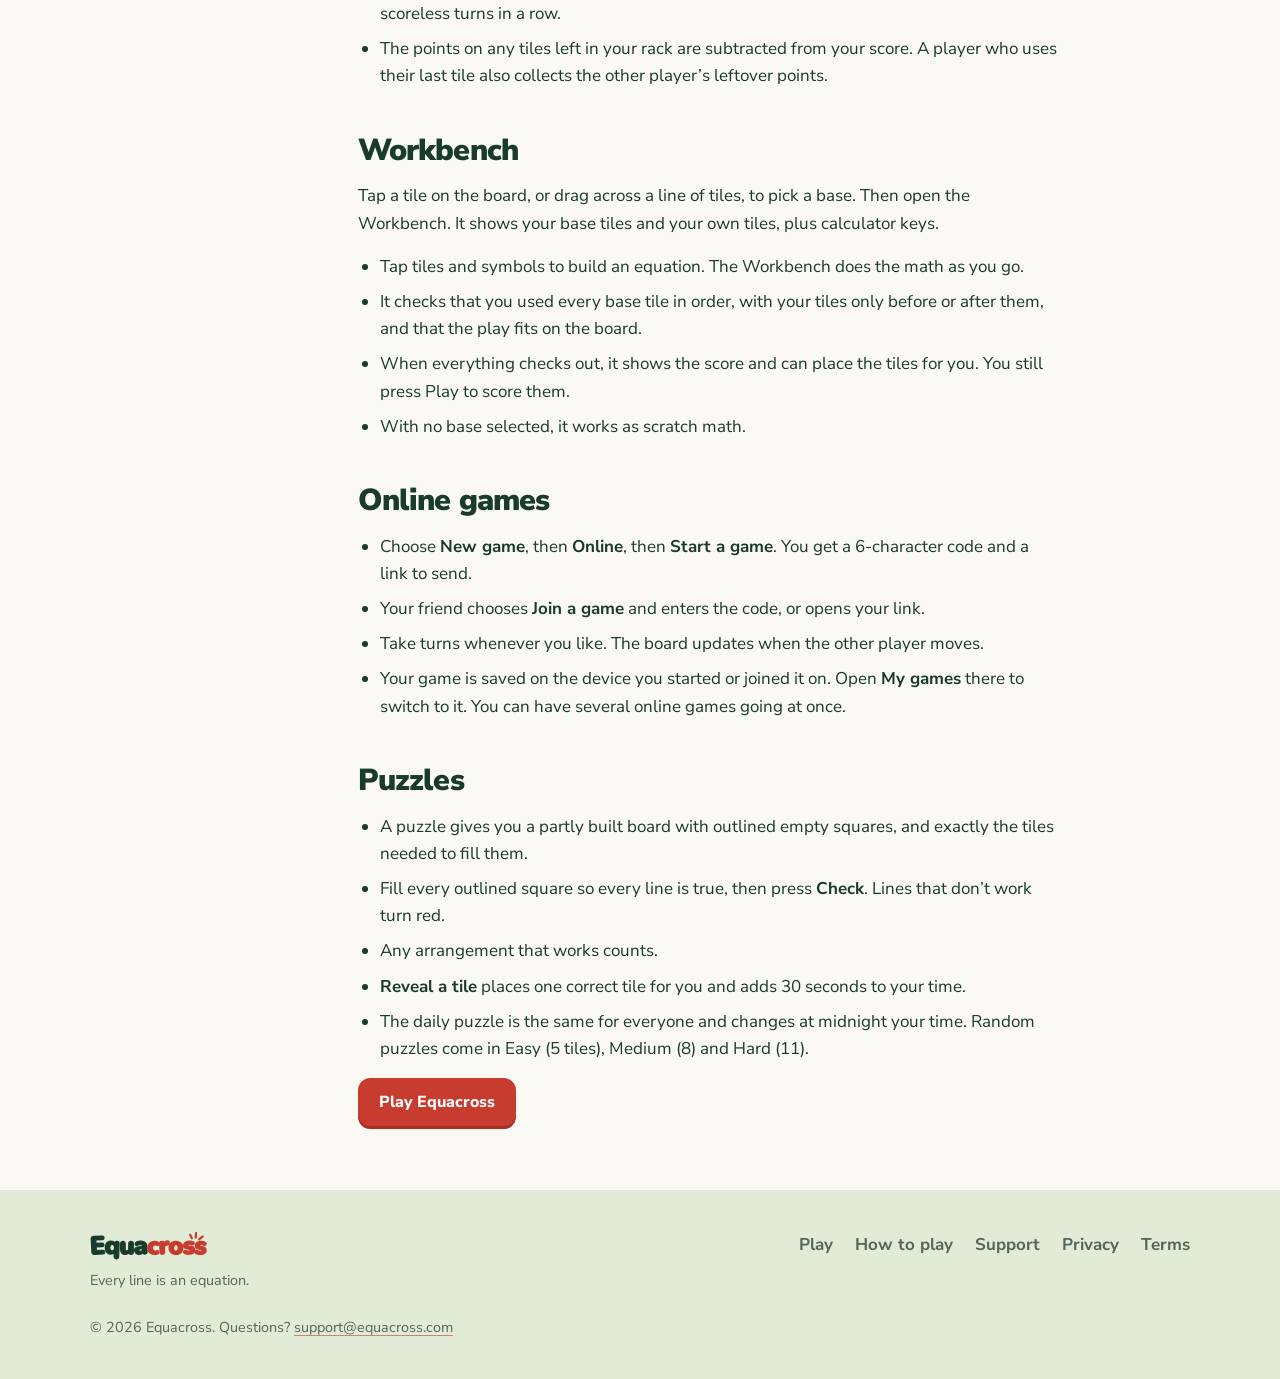
==== commit 6b221d0f: "Put the tutorial at the top of How it works and How to play Also fixes the 404 page, which said 404 " ====
--- a/how-to-play/index.html
+++ b/how-to-play/index.html
@@ -37,6 +37,7 @@
   <span class="eyebrow">Rules</span>
   <h1>How to play</h1>
   <p>Everything you need to play Equacross, from your first move to the daily puzzle.</p>
+  <p class="cta-row"><a class="btn primary" href="../play/#tutorial">Play the 1-minute tutorial</a></p>
 </div></section>
 <div class="wrap doc">
   <nav class="toc" aria-label="On this page"><strong>On this page</strong>
